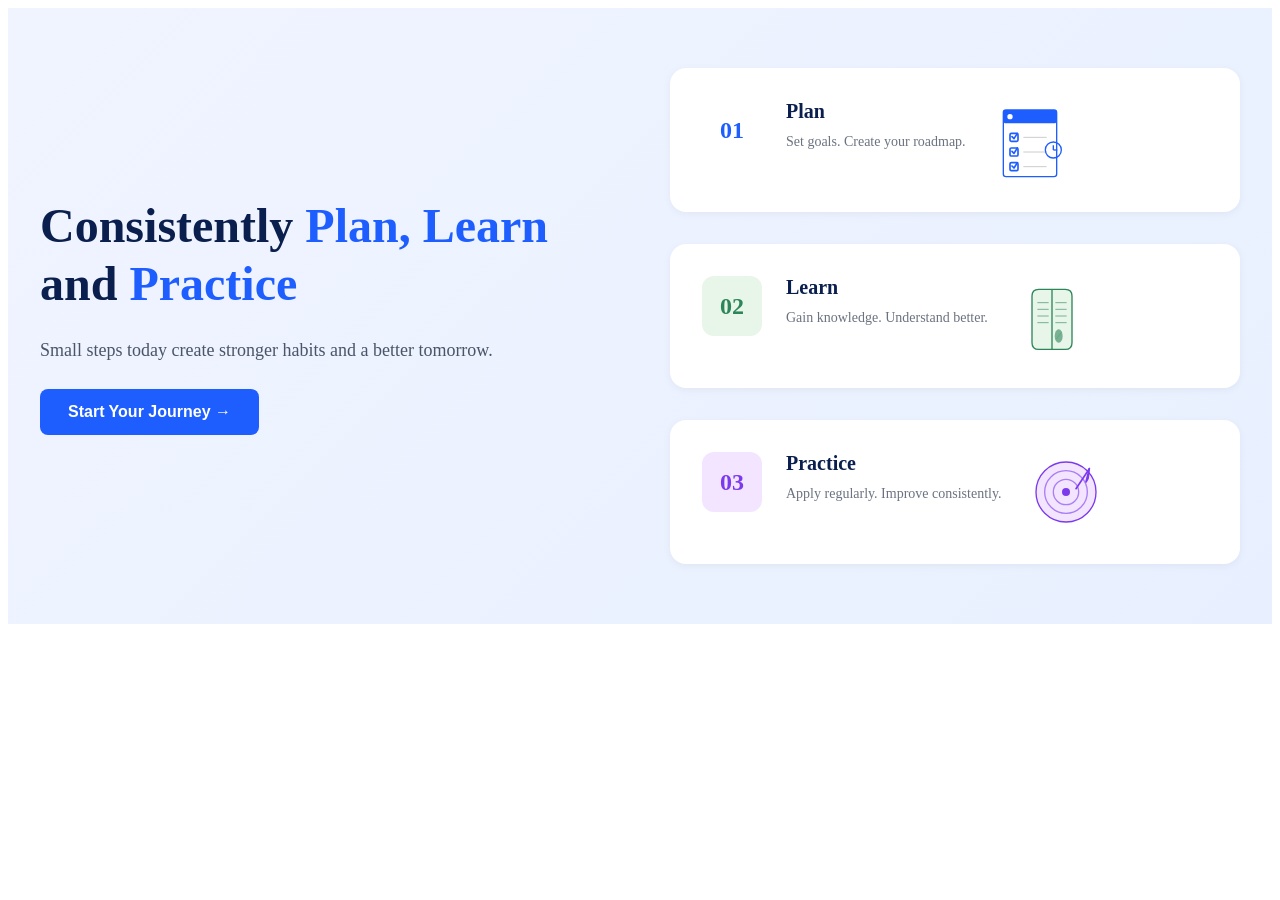
==== index.html @ 91a6ccb6 "Rename new-index.html to index.html" ====
<!DOCTYPE html>
<html lang="en">
<head>
    <meta charset="UTF-8">
    <meta name="viewport" content="width=device-width, initial-scale=1.0">
    <title>Stronger Steps - Plan, Learn, and Practice</title>
    <meta name="description" content="Consistently Plan, Learn and Practice. Small steps today create stronger habits and a better tomorrow.">
    <link rel="icon" type="image/x-icon" href="favicon.ico">
    <link rel="stylesheet" href="https://cdn.jsdelivr.net/npm/bootstrap-icons@1.11.3/font/bootstrap-icons.css">
    <link rel="stylesheet" href="styles.css">
    <style>
        /* HERO SECTION - NEW DESIGN */
        .hero {
            background: linear-gradient(135deg, #f0f4ff 0%, #e8f0ff 100%);
            padding: 60px 20px;
            position: relative;
            overflow: hidden;
        }

        .hero-content-wrapper {
            max-width: 1200px;
            margin: 0 auto;
            display: grid;
            grid-template-columns: 1fr 1fr;
            gap: 60px;
            align-items: center;
        }

        .hero-left {
            display: flex;
            flex-direction: column;
            gap: 24px;
        }

        .hero-title {
            font-size: 48px;
            font-weight: 700;
            line-height: 1.2;
            color: #0a1f4d;
            margin: 0;
        }

        .hero-title .highlight {
            color: #1e5eff;
        }

        .hero-subtitle {
            font-size: 18px;
            color: #4a5568;
            line-height: 1.6;
            margin: 0;
        }

        .hero-cta {
            display: inline-flex;
            align-items: center;
            gap: 8px;
            background: #1e5eff;
            color: white;
            padding: 14px 28px;
            border-radius: 8px;
            text-decoration: none;
            font-weight: 600;
            font-size: 16px;
            border: none;
            cursor: pointer;
            transition: all 0.3s ease;
            width: fit-content;
        }

        .hero-cta:hover {
            background: #1547cc;
            transform: translateY(-2px);
            box-shadow: 0 8px 16px rgba(30, 94, 255, 0.3);
        }

        .hero-right {
            display: flex;
            flex-direction: column;
            gap: 32px;
        }

        .steps-grid {
            display: grid;
            grid-template-columns: 1fr;
            gap: 24px;
        }

        .step-card {
            background: white;
            border-radius: 16px;
            padding: 32px;
            display: flex;
            gap: 24px;
            align-items: flex-start;
            box-shadow: 0 2px 8px rgba(0, 0, 0, 0.05);
            transition: all 0.3s ease;
        }

        .step-card:hover {
            box-shadow: 0 8px 24px rgba(0, 0, 0, 0.1);
            transform: translateY(-4px);
        }

        .step-number {
            display: flex;
            align-items: center;
            justify-content: center;
            width: 60px;
            height: 60px;
            border-radius: 12px;
            font-size: 24px;
            font-weight: 700;
            flex-shrink: 0;
        }

        .step-card:nth-child(1) .step-number {
            background: #e3euff;
            color: #1e5eff;
        }

        .step-card:nth-child(2) .step-number {
            background: #e8f5e9;
            color: #2d8659;
        }

        .step-card:nth-child(3) .step-number {
            background: #f3e5ff;
            color: #7c3aed;
        }

        .step-content h3 {
            font-size: 20px;
            font-weight: 700;
            color: #0a1f4d;
            margin: 0 0 8px 0;
        }

        .step-content p {
            font-size: 14px;
            color: #6b7280;
            margin: 0;
            line-height: 1.5;
        }

        .step-icon {
            width: 80px;
            height: 80px;
            flex-shrink: 0;
        }

        /* MOBILE RESPONSIVE */
        @media (max-width: 768px) {
            .hero {
                padding: 40px 20px;
            }

            .hero-content-wrapper {
                grid-template-columns: 1fr;
                gap: 40px;
            }

            .hero-title {
                font-size: 32px;
            }

            .hero-subtitle {
                font-size: 16px;
            }

            .step-card {
                padding: 24px;
                gap: 16px;
            }

            .step-number {
                width: 48px;
                height: 48px;
                font-size: 20px;
            }

            .step-icon {
                width: 64px;
                height: 64px;
            }

            .step-content h3 {
                font-size: 18px;
            }

            .step-content p {
                font-size: 13px;
            }
        }
    </style>
</head>
<body>
    <!-- HEADER CONTAINER -->
    <div id="header-container"></div>

    <!-- HERO SECTION -->
    <section class="hero" id="home">
        <div class="hero-content-wrapper">
            <!-- Left Side Content -->
            <div class="hero-left">
                <h1 class="hero-title">Consistently <span class="highlight">Plan, Learn</span> and <span class="highlight">Practice</span></h1>
                <p class="hero-subtitle">Small steps today create stronger habits and a better tomorrow.</p>
                <button class="hero-cta">Start Your Journey →</button>
            </div>

            <!-- Right Side Steps -->
            <div class="hero-right">
                <!-- Step 1: Plan -->
                <div class="step-card">
                    <div class="step-number">01</div>
                    <div class="step-content">
                        <h3>Plan</h3>
                        <p>Set goals. Create your roadmap.</p>
                    </div>
                    <svg class="step-icon" viewBox="0 0 120 120" fill="none" xmlns="http://www.w3.org/2000/svg">
                        <!-- Clipboard illustration -->
                        <rect x="20" y="15" width="80" height="100" rx="4" fill="#e3euff" stroke="#1e5eff" stroke-width="2"/>
                        <rect x="20" y="15" width="80" height="20" rx="4" fill="#1e5eff"/>
                        <circle cx="30" cy="25" r="4" fill="white"/>
                        <!-- Checkmarks -->
                        <g stroke="#1e5eff" stroke-width="2.5" stroke-linecap="round" stroke-linejoin="round">
                            <!-- First checkbox -->
                            <rect x="30" y="50" width="12" height="12" rx="2" fill="none"/>
                            <path d="M33 55L36 58L41 50"/>
                            <!-- Second checkbox -->
                            <rect x="30" y="72" width="12" height="12" rx="2" fill="none"/>
                            <path d="M33 77L36 80L41 72"/>
                            <!-- Third checkbox -->
                            <rect x="30" y="94" width="12" height="12" rx="2" fill="none"/>
                            <path d="M33 99L36 102L41 94"/>
                        </g>
                        <!-- Lines for text -->
                        <line x1="50" y1="56" x2="85" y2="56" stroke="#ccc" stroke-width="1.5"/>
                        <line x1="50" y1="78" x2="85" y2="78" stroke="#ccc" stroke-width="1.5"/>
                        <line x1="50" y1="100" x2="85" y2="100" stroke="#ccc" stroke-width="1.5"/>
                        <!-- Clock icon -->
                        <circle cx="95" cy="75" r="12" fill="none" stroke="#1e5eff" stroke-width="2"/>
                        <line x1="95" y1="68" x2="95" y2="75" stroke="#1e5eff" stroke-width="2"/>
                        <line x1="95" y1="75" x2="101" y2="75" stroke="#1e5eff" stroke-width="2"/>
                    </svg>
                </div>

                <!-- Step 2: Learn -->
                <div class="step-card">
                    <div class="step-number">02</div>
                    <div class="step-content">
                        <h3>Learn</h3>
                        <p>Gain knowledge. Understand better.</p>
                    </div>
                    <svg class="step-icon" viewBox="0 0 120 120" fill="none" xmlns="http://www.w3.org/2000/svg">
                        <!-- Open book illustration -->
                        <path d="M30 30 Q30 20 40 20 L80 20 Q90 20 90 30 L90 100 Q90 110 80 110 L40 110 Q30 110 30 100 Z" fill="#e8f5e9" stroke="#2d8659" stroke-width="2"/>
                        <line x1="60" y1="20" x2="60" y2="110" stroke="#2d8659" stroke-width="2"/>
                        <!-- Left page text lines -->
                        <line x1="38" y1="40" x2="55" y2="40" stroke="#2d8659" stroke-width="1.5" opacity="0.6"/>
                        <line x1="38" y1="50" x2="55" y2="50" stroke="#2d8659" stroke-width="1.5" opacity="0.6"/>
                        <line x1="38" y1="60" x2="55" y2="60" stroke="#2d8659" stroke-width="1.5" opacity="0.6"/>
                        <line x1="38" y1="70" x2="55" y2="70" stroke="#2d8659" stroke-width="1.5" opacity="0.6"/>
                        <!-- Right page text lines -->
                        <line x1="65" y1="40" x2="82" y2="40" stroke="#2d8659" stroke-width="1.5" opacity="0.6"/>
                        <line x1="65" y1="50" x2="82" y2="50" stroke="#2d8659" stroke-width="1.5" opacity="0.6"/>
                        <line x1="65" y1="60" x2="82" y2="60" stroke="#2d8659" stroke-width="1.5" opacity="0.6"/>
                        <line x1="65" y1="70" x2="82" y2="70" stroke="#2d8659" stroke-width="1.5" opacity="0.6"/>
                        <!-- Decorative leaf -->
                        <g transform="translate(70, 90)">
                            <ellipse cx="0" cy="0" rx="6" ry="10" fill="#2d8659" opacity="0.6"/>
                            <line x1="-4" y1="5" x2="4" y2="-5" stroke="#2d8659" stroke-width="1" opacity="0.4"/>
                        </g>
                    </svg>
                </div>

                <!-- Step 3: Practice -->
                <div class="step-card">
                    <div class="step-number">03</div>
                    <div class="step-content">
                        <h3>Practice</h3>
                        <p>Apply regularly. Improve consistently.</p>
                    </div>
                    <svg class="step-icon" viewBox="0 0 120 120" fill="none" xmlns="http://www.w3.org/2000/svg">
                        <!-- Target/Bullseye illustration -->
                        <circle cx="60" cy="60" r="45" fill="#f3e5ff" stroke="#7c3aed" stroke-width="2"/>
                        <circle cx="60" cy="60" r="32" fill="none" stroke="#7c3aed" stroke-width="2" opacity="0.6"/>
                        <circle cx="60" cy="60" r="19" fill="none" stroke="#7c3aed" stroke-width="2" opacity="0.6"/>
                        <circle cx="60" cy="60" r="6" fill="#7c3aed"/>
                        <!-- Arrow pointing to center -->
                        <g transform="translate(95, 25)" stroke="#7c3aed" stroke-width="2.5" fill="none" stroke-linecap="round" stroke-linejoin="round">
                            <line x1="0" y1="0" x2="-20" y2="30"/>
                            <polygon points="0,0 -5,20 -2,15" fill="#7c3aed"/>
                        </g>
                    </svg>
                </div>
            </div>
        </div>
    </section>

    <!-- FOOTER CONTAINER -->
    <div id="footer-container"></div>

    <!-- SCRIPT LOADING -->
    <script src="includes.js"></script>
    <script src="header.js"></script>
    <script src="footer.js"></script>
</body>
</html>
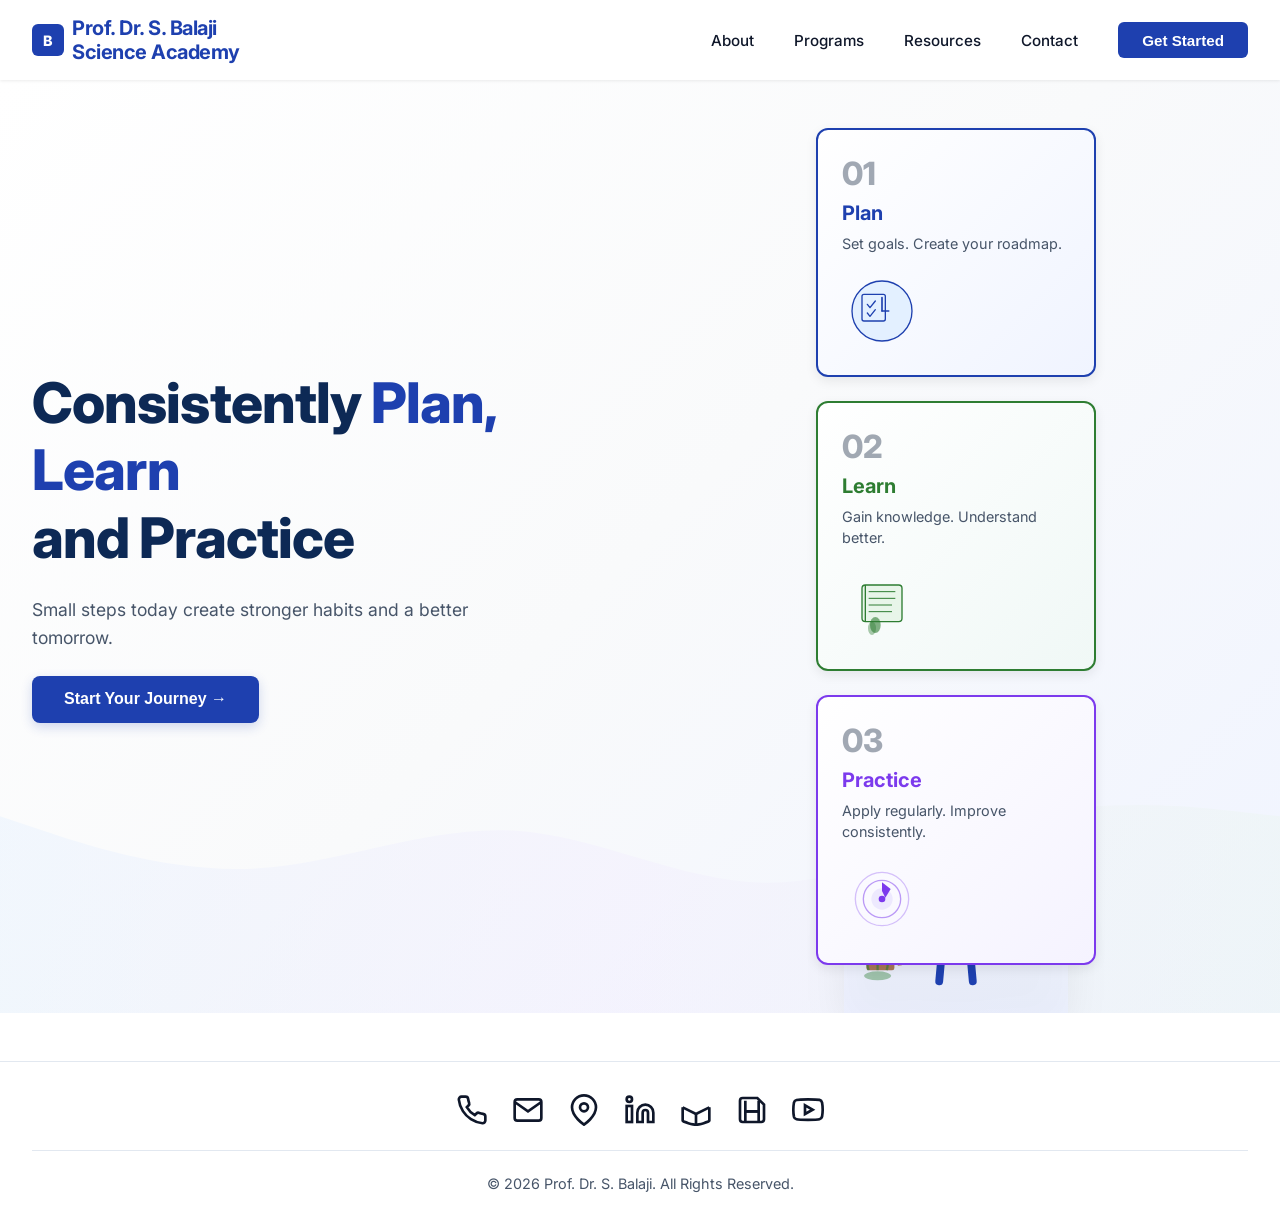
==== commit 7aef63a6: "Add files via upload" ====
--- a/index.html
+++ b/index.html
@@ -3,307 +3,164 @@
 <head>
     <meta charset="UTF-8">
     <meta name="viewport" content="width=device-width, initial-scale=1.0">
-    <title>Stronger Steps - Plan, Learn, and Practice</title>
-    <meta name="description" content="Consistently Plan, Learn and Practice. Small steps today create stronger habits and a better tomorrow.">
-    <link rel="icon" type="image/x-icon" href="favicon.ico">
-    <link rel="stylesheet" href="https://cdn.jsdelivr.net/npm/bootstrap-icons@1.11.3/font/bootstrap-icons.css">
-    <link rel="stylesheet" href="styles.css">
-    <style>
-        /* HERO SECTION - NEW DESIGN */
-        .hero {
-            background: linear-gradient(135deg, #f0f4ff 0%, #e8f0ff 100%);
-            padding: 60px 20px;
-            position: relative;
-            overflow: hidden;
-        }
-
-        .hero-content-wrapper {
-            max-width: 1200px;
-            margin: 0 auto;
-            display: grid;
-            grid-template-columns: 1fr 1fr;
-            gap: 60px;
-            align-items: center;
-        }
-
-        .hero-left {
-            display: flex;
-            flex-direction: column;
-            gap: 24px;
-        }
-
-        .hero-title {
-            font-size: 48px;
-            font-weight: 700;
-            line-height: 1.2;
-            color: #0a1f4d;
-            margin: 0;
-        }
-
-        .hero-title .highlight {
-            color: #1e5eff;
-        }
-
-        .hero-subtitle {
-            font-size: 18px;
-            color: #4a5568;
-            line-height: 1.6;
-            margin: 0;
-        }
-
-        .hero-cta {
-            display: inline-flex;
-            align-items: center;
-            gap: 8px;
-            background: #1e5eff;
-            color: white;
-            padding: 14px 28px;
-            border-radius: 8px;
-            text-decoration: none;
-            font-weight: 600;
-            font-size: 16px;
-            border: none;
-            cursor: pointer;
-            transition: all 0.3s ease;
-            width: fit-content;
-        }
-
-        .hero-cta:hover {
-            background: #1547cc;
-            transform: translateY(-2px);
-            box-shadow: 0 8px 16px rgba(30, 94, 255, 0.3);
-        }
-
-        .hero-right {
-            display: flex;
-            flex-direction: column;
-            gap: 32px;
-        }
-
-        .steps-grid {
-            display: grid;
-            grid-template-columns: 1fr;
-            gap: 24px;
-        }
-
-        .step-card {
-            background: white;
-            border-radius: 16px;
-            padding: 32px;
-            display: flex;
-            gap: 24px;
-            align-items: flex-start;
-            box-shadow: 0 2px 8px rgba(0, 0, 0, 0.05);
-            transition: all 0.3s ease;
-        }
-
-        .step-card:hover {
-            box-shadow: 0 8px 24px rgba(0, 0, 0, 0.1);
-            transform: translateY(-4px);
-        }
-
-        .step-number {
-            display: flex;
-            align-items: center;
-            justify-content: center;
-            width: 60px;
-            height: 60px;
-            border-radius: 12px;
-            font-size: 24px;
-            font-weight: 700;
-            flex-shrink: 0;
-        }
-
-        .step-card:nth-child(1) .step-number {
-            background: #e3euff;
-            color: #1e5eff;
-        }
-
-        .step-card:nth-child(2) .step-number {
-            background: #e8f5e9;
-            color: #2d8659;
-        }
-
-        .step-card:nth-child(3) .step-number {
-            background: #f3e5ff;
-            color: #7c3aed;
-        }
-
-        .step-content h3 {
-            font-size: 20px;
-            font-weight: 700;
-            color: #0a1f4d;
-            margin: 0 0 8px 0;
-        }
-
-        .step-content p {
-            font-size: 14px;
-            color: #6b7280;
-            margin: 0;
-            line-height: 1.5;
-        }
-
-        .step-icon {
-            width: 80px;
-            height: 80px;
-            flex-shrink: 0;
-        }
-
-        /* MOBILE RESPONSIVE */
-        @media (max-width: 768px) {
-            .hero {
-                padding: 40px 20px;
-            }
-
-            .hero-content-wrapper {
-                grid-template-columns: 1fr;
-                gap: 40px;
-            }
-
-            .hero-title {
-                font-size: 32px;
-            }
-
-            .hero-subtitle {
-                font-size: 16px;
-            }
-
-            .step-card {
-                padding: 24px;
-                gap: 16px;
-            }
-
-            .step-number {
-                width: 48px;
-                height: 48px;
-                font-size: 20px;
-            }
-
-            .step-icon {
-                width: 64px;
-                height: 64px;
-            }
-
-            .step-content h3 {
-                font-size: 18px;
-            }
-
-            .step-content p {
-                font-size: 13px;
-            }
-        }
-    </style>
+    <title>Prof. Dr. S. Balaji Science Academy</title>
+    <link rel="stylesheet" href="css/header-footer.css">
+    <link rel="stylesheet" href="css/hero.css">
 </head>
 <body>
-    <!-- HEADER CONTAINER -->
-    <div id="header-container"></div>
-
-    <!-- HERO SECTION -->
-    <section class="hero" id="home">
-        <div class="hero-content-wrapper">
-            <!-- Left Side Content -->
+    <site-header></site-header>
+    
+    <main class="hero-section">
+        <!-- Hero Content -->
+        <div class="hero-container">
             <div class="hero-left">
-                <h1 class="hero-title">Consistently <span class="highlight">Plan, Learn</span> and <span class="highlight">Practice</span></h1>
+                <h1 class="hero-title">Consistently <span class="highlight">Plan, Learn</span><br>and Practice</h1>
                 <p class="hero-subtitle">Small steps today create stronger habits and a better tomorrow.</p>
-                <button class="hero-cta">Start Your Journey →</button>
+                <button class="cta-button">Start Your Journey →</button>
             </div>
-
-            <!-- Right Side Steps -->
+            
             <div class="hero-right">
-                <!-- Step 1: Plan -->
-                <div class="step-card">
-                    <div class="step-number">01</div>
-                    <div class="step-content">
-                        <h3>Plan</h3>
-                        <p>Set goals. Create your roadmap.</p>
+                <!-- SVG Cards Container -->
+                <div class="cards-container">
+                    <!-- Card 01: Plan -->
+                    <div class="card card-plan">
+                        <div class="card-number">01</div>
+                        <h3 class="card-title">Plan</h3>
+                        <p class="card-description">Set goals. Create your roadmap.</p>
+                        <div class="card-icon">
+                            <svg viewBox="0 0 120 120" xmlns="http://www.w3.org/2000/svg">
+                                <!-- Clock circle -->
+                                <circle cx="60" cy="60" r="45" fill="#E3F0FF" stroke="#1E40AF" stroke-width="2"/>
+                                <!-- Clock hands -->
+                                <line x1="60" y1="40" x2="60" y2="60" stroke="#1E40AF" stroke-width="2.5" stroke-linecap="round"/>
+                                <line x1="60" y1="60" x2="70" y2="60" stroke="#1E40AF" stroke-width="2.5" stroke-linecap="round"/>
+                                <!-- Checkmarks -->
+                                <g transform="translate(30, 35)">
+                                    <rect x="0" y="0" width="35" height="40" rx="3" fill="none" stroke="#1E40AF" stroke-width="2"/>
+                                    <polyline points="8,15 12,20 20,10" fill="none" stroke="#1E40AF" stroke-width="2" stroke-linecap="round" stroke-linejoin="round"/>
+                                    <polyline points="8,28 12,33 20,23" fill="none" stroke="#1E40AF" stroke-width="2" stroke-linecap="round" stroke-linejoin="round"/>
+                                </g>
+                            </svg>
+                        </div>
                     </div>
-                    <svg class="step-icon" viewBox="0 0 120 120" fill="none" xmlns="http://www.w3.org/2000/svg">
-                        <!-- Clipboard illustration -->
-                        <rect x="20" y="15" width="80" height="100" rx="4" fill="#e3euff" stroke="#1e5eff" stroke-width="2"/>
-                        <rect x="20" y="15" width="80" height="20" rx="4" fill="#1e5eff"/>
-                        <circle cx="30" cy="25" r="4" fill="white"/>
-                        <!-- Checkmarks -->
-                        <g stroke="#1e5eff" stroke-width="2.5" stroke-linecap="round" stroke-linejoin="round">
-                            <!-- First checkbox -->
-                            <rect x="30" y="50" width="12" height="12" rx="2" fill="none"/>
-                            <path d="M33 55L36 58L41 50"/>
-                            <!-- Second checkbox -->
-                            <rect x="30" y="72" width="12" height="12" rx="2" fill="none"/>
-                            <path d="M33 77L36 80L41 72"/>
-                            <!-- Third checkbox -->
-                            <rect x="30" y="94" width="12" height="12" rx="2" fill="none"/>
-                            <path d="M33 99L36 102L41 94"/>
+                    
+                    <!-- Card 02: Learn -->
+                    <div class="card card-learn">
+                        <div class="card-number">02</div>
+                        <h3 class="card-title">Learn</h3>
+                        <p class="card-description">Gain knowledge. Understand better.</p>
+                        <div class="card-icon">
+                            <svg viewBox="0 0 120 120" xmlns="http://www.w3.org/2000/svg">
+                                <!-- Book -->
+                                <path d="M30 35 Q30 30 35 30 L85 30 Q90 30 90 35 L90 80 Q90 85 85 85 L35 85 Q30 85 30 80 Z" fill="#E8F5E9" stroke="#2E7D32" stroke-width="2"/>
+                                <!-- Book spine -->
+                                <line x1="35" y1="30" x2="35" y2="85" stroke="#2E7D32" stroke-width="2"/>
+                                <!-- Pages -->
+                                <line x1="40" y1="40" x2="80" y2="40" stroke="#2E7D32" stroke-width="1.5"/>
+                                <line x1="40" y1="50" x2="80" y2="50" stroke="#2E7D32" stroke-width="1.5"/>
+                                <line x1="40" y1="60" x2="75" y2="60" stroke="#2E7D32" stroke-width="1.5"/>
+                                <line x1="40" y1="70" x2="75" y2="70" stroke="#2E7D32" stroke-width="1.5"/>
+                                <!-- Plant leaf -->
+                                <ellipse cx="50" cy="90" rx="8" ry="12" fill="#2E7D32" opacity="0.6"/>
+                                <ellipse cx="45" cy="95" rx="6" ry="10" fill="#2E7D32" opacity="0.4"/>
+                            </svg>
+                        </div>
+                    </div>
+                    
+                    <!-- Card 03: Practice -->
+                    <div class="card card-practice">
+                        <div class="card-number">03</div>
+                        <h3 class="card-title">Practice</h3>
+                        <p class="card-description">Apply regularly. Improve consistently.</p>
+                        <div class="card-icon">
+                            <svg viewBox="0 0 120 120" xmlns="http://www.w3.org/2000/svg">
+                                <!-- Target circles -->
+                                <circle cx="60" cy="60" r="40" fill="none" stroke="#7C3AED" stroke-width="2" opacity="0.3"/>
+                                <circle cx="60" cy="60" r="28" fill="none" stroke="#7C3AED" stroke-width="2" opacity="0.5"/>
+                                <circle cx="60" cy="60" r="16" fill="#EDE9FE"/>
+                                <!-- Center dot -->
+                                <circle cx="60" cy="60" r="5" fill="#7C3AED"/>
+                                <!-- Arrow -->
+                                <g transform="translate(45, 30)">
+                                    <path d="M 15 5 L 28 15 L 20 28 L 15 18 Z" fill="#7C3AED"/>
+                                </g>
+                            </svg>
+                        </div>
+                    </div>
+                </div>
+                
+                <!-- Person Illustration -->
+                <div class="illustration-container">
+                    <svg viewBox="0 0 200 250" xmlns="http://www.w3.org/2000/svg" class="person-illustration">
+                        <!-- Background wave -->
+                        <defs>
+                            <linearGradient id="waveGradient" x1="0%" y1="0%" x2="0%" y2="100%">
+                                <stop offset="0%" style="stop-color:#F0F4FF;stop-opacity:1" />
+                                <stop offset="100%" style="stop-color:#E8EDFF;stop-opacity:1" />
+                            </linearGradient>
+                        </defs>
+                        
+                        <!-- Decorative wave background -->
+                        <path d="M 0 150 Q 50 130 100 150 T 200 150 L 200 250 L 0 250 Z" fill="url(#waveGradient)" opacity="0.6"/>
+                        
+                        <!-- Person body -->
+                        <circle cx="100" cy="80" r="20" fill="#1E40AF"/>
+                        
+                        <!-- Person torso in blue -->
+                        <ellipse cx="100" cy="130" rx="28" ry="35" fill="#1E40AF"/>
+                        
+                        <!-- Arms -->
+                        <path d="M 72 120 Q 50 115 45 140" stroke="#1E40AF" stroke-width="8" fill="none" stroke-linecap="round"/>
+                        <path d="M 128 120 Q 150 115 155 140" stroke="#1E40AF" stroke-width="8" fill="none" stroke-linecap="round"/>
+                        
+                        <!-- Legs -->
+                        <line x1="90" y1="165" x2="85" y2="220" stroke="#1E40AF" stroke-width="7" stroke-linecap="round"/>
+                        <line x1="110" y1="165" x2="115" y2="220" stroke="#1E40AF" stroke-width="7" stroke-linecap="round"/>
+                        
+                        <!-- Book in hand -->
+                        <rect x="130" y="110" width="45" height="60" rx="3" fill="#2E7D32" opacity="0.8"/>
+                        <line x1="130" y1="115" x2="175" y2="115" stroke="#FFFFFF" stroke-width="1" opacity="0.5"/>
+                        <line x1="130" y1="125" x2="175" y2="125" stroke="#FFFFFF" stroke-width="1" opacity="0.5"/>
+                        <line x1="130" y1="135" x2="175" y2="135" stroke="#FFFFFF" stroke-width="1" opacity="0.5"/>
+                        
+                        <!-- Coffee cup -->
+                        <g transform="translate(20, 190)">
+                            <rect x="0" y="0" width="25" height="20" rx="2" fill="#8B4513" opacity="0.7"/>
+                            <path d="M 28 5 Q 35 5 35 10 Q 35 15 28 15" stroke="#8B4513" stroke-width="2" fill="none" opacity="0.7"/>
+                            <circle cx="12" cy="8" r="3" fill="#D2691E" opacity="0.5"/>
                         </g>
-                        <!-- Lines for text -->
-                        <line x1="50" y1="56" x2="85" y2="56" stroke="#ccc" stroke-width="1.5"/>
-                        <line x1="50" y1="78" x2="85" y2="78" stroke="#ccc" stroke-width="1.5"/>
-                        <line x1="50" y1="100" x2="85" y2="100" stroke="#ccc" stroke-width="1.5"/>
-                        <!-- Clock icon -->
-                        <circle cx="95" cy="75" r="12" fill="none" stroke="#1e5eff" stroke-width="2"/>
-                        <line x1="95" y1="68" x2="95" y2="75" stroke="#1e5eff" stroke-width="2"/>
-                        <line x1="95" y1="75" x2="101" y2="75" stroke="#1e5eff" stroke-width="2"/>
-                    </svg>
-                </div>
-
-                <!-- Step 2: Learn -->
-                <div class="step-card">
-                    <div class="step-number">02</div>
-                    <div class="step-content">
-                        <h3>Learn</h3>
-                        <p>Gain knowledge. Understand better.</p>
-                    </div>
-                    <svg class="step-icon" viewBox="0 0 120 120" fill="none" xmlns="http://www.w3.org/2000/svg">
-                        <!-- Open book illustration -->
-                        <path d="M30 30 Q30 20 40 20 L80 20 Q90 20 90 30 L90 100 Q90 110 80 110 L40 110 Q30 110 30 100 Z" fill="#e8f5e9" stroke="#2d8659" stroke-width="2"/>
-                        <line x1="60" y1="20" x2="60" y2="110" stroke="#2d8659" stroke-width="2"/>
-                        <!-- Left page text lines -->
-                        <line x1="38" y1="40" x2="55" y2="40" stroke="#2d8659" stroke-width="1.5" opacity="0.6"/>
-                        <line x1="38" y1="50" x2="55" y2="50" stroke="#2d8659" stroke-width="1.5" opacity="0.6"/>
-                        <line x1="38" y1="60" x2="55" y2="60" stroke="#2d8659" stroke-width="1.5" opacity="0.6"/>
-                        <line x1="38" y1="70" x2="55" y2="70" stroke="#2d8659" stroke-width="1.5" opacity="0.6"/>
-                        <!-- Right page text lines -->
-                        <line x1="65" y1="40" x2="82" y2="40" stroke="#2d8659" stroke-width="1.5" opacity="0.6"/>
-                        <line x1="65" y1="50" x2="82" y2="50" stroke="#2d8659" stroke-width="1.5" opacity="0.6"/>
-                        <line x1="65" y1="60" x2="82" y2="60" stroke="#2d8659" stroke-width="1.5" opacity="0.6"/>
-                        <line x1="65" y1="70" x2="82" y2="70" stroke="#2d8659" stroke-width="1.5" opacity="0.6"/>
-                        <!-- Decorative leaf -->
-                        <g transform="translate(70, 90)">
-                            <ellipse cx="0" cy="0" rx="6" ry="10" fill="#2d8659" opacity="0.6"/>
-                            <line x1="-4" y1="5" x2="4" y2="-5" stroke="#2d8659" stroke-width="1" opacity="0.4"/>
-                        </g>
-                    </svg>
-                </div>
-
-                <!-- Step 3: Practice -->
-                <div class="step-card">
-                    <div class="step-number">03</div>
-                    <div class="step-content">
-                        <h3>Practice</h3>
-                        <p>Apply regularly. Improve consistently.</p>
-                    </div>
-                    <svg class="step-icon" viewBox="0 0 120 120" fill="none" xmlns="http://www.w3.org/2000/svg">
-                        <!-- Target/Bullseye illustration -->
-                        <circle cx="60" cy="60" r="45" fill="#f3e5ff" stroke="#7c3aed" stroke-width="2"/>
-                        <circle cx="60" cy="60" r="32" fill="none" stroke="#7c3aed" stroke-width="2" opacity="0.6"/>
-                        <circle cx="60" cy="60" r="19" fill="none" stroke="#7c3aed" stroke-width="2" opacity="0.6"/>
-                        <circle cx="60" cy="60" r="6" fill="#7c3aed"/>
-                        <!-- Arrow pointing to center -->
-                        <g transform="translate(95, 25)" stroke="#7c3aed" stroke-width="2.5" fill="none" stroke-linecap="round" stroke-linejoin="round">
-                            <line x1="0" y1="0" x2="-20" y2="30"/>
-                            <polygon points="0,0 -5,20 -2,15" fill="#7c3aed"/>
+                        
+                        <!-- Plant decoration -->
+                        <g transform="translate(30, 200)">
+                            <ellipse cx="0" cy="15" rx="12" ry="4" fill="#2E7D32" opacity="0.4"/>
+                            <path d="M -8 10 Q -10 5 -8 0" stroke="#2E7D32" stroke-width="2" fill="none" opacity="0.6"/>
+                            <path d="M 0 10 Q 0 2 0 -5" stroke="#2E7D32" stroke-width="2" fill="none" opacity="0.6"/>
+                            <path d="M 8 10 Q 10 5 8 0" stroke="#2E7D32" stroke-width="2" fill="none" opacity="0.6"/>
+                            <ellipse cx="-8" cy="-3" rx="4" ry="6" fill="#2E7D32" opacity="0.7"/>
+                            <ellipse cx="0" cy="-8" rx="4" ry="6" fill="#2E7D32" opacity="0.7"/>
+                            <ellipse cx="8" cy="-3" rx="4" ry="6" fill="#2E7D32" opacity="0.7"/>
                         </g>
                     </svg>
                 </div>
             </div>
         </div>
-    </section>
-
-    <!-- FOOTER CONTAINER -->
-    <div id="footer-container"></div>
-
-    <!-- SCRIPT LOADING -->
-    <script src="includes.js"></script>
-    <script src="header.js"></script>
-    <script src="footer.js"></script>
+        
+        <!-- Decorative wave background -->
+        <svg class="wave-background" viewBox="0 0 1440 320" preserveAspectRatio="none">
+            <defs>
+                <linearGradient id="bgGradient" x1="0%" y1="0%" x2="100%" y2="0%">
+                    <stop offset="0%" style="stop-color:#E3F0FF;stop-opacity:0.4" />
+                    <stop offset="50%" style="stop-color:#F0E8FF;stop-opacity:0.3" />
+                    <stop offset="100%" style="stop-color:#E8F5E9;stop-opacity:0.3" />
+                </linearGradient>
+            </defs>
+            <path fill="url(#bgGradient)" d="M0,96L48,112C96,128,192,160,288,154.7C384,149,480,107,576,112C672,117,768,171,864,170.7C960,171,1056,117,1152,96C1248,75,1344,85,1392,90.7L1440,96L1440,320L1392,320C1344,320,1248,320,1152,320C1056,320,960,320,864,320C768,320,672,320,576,320C480,320,384,320,288,320C192,320,96,320,48,320L0,320Z"></path>
+        </svg>
+    </main>
+    
+    <site-footer></site-footer>
+    
+    <script src="js/header.js"></script>
+    <script src="js/footer.js"></script>
 </body>
 </html>
--- a/css/header-footer.css
+++ b/css/header-footer.css
@@ -0,0 +1,282 @@
+/* ===== HEADER & FOOTER SHARED STYLES ===== */
+
+:root {
+    --primary-blue: #0D2955;
+    --accent-blue: #1E40AF;
+    --gold: #EDB538;
+    --teal: #049A8F;
+    --warm-paper: #F7F3EE;
+    --text-dark: #0F172A;
+    --text-light: #475569;
+    --border-light: #E2E8F0;
+}
+
+* {
+    margin: 0;
+    padding: 0;
+    box-sizing: border-box;
+}
+
+html, body {
+    font-family: 'Inter', -apple-system, BlinkMacSystemFont, 'Segoe UI', sans-serif;
+    color: var(--text-dark);
+}
+
+/* ===== HEADER STYLES ===== */
+
+site-header {
+    display: block;
+}
+
+.site-header {
+    background: #FFFFFF;
+    padding: 1rem 2rem;
+    box-shadow: 0 1px 3px rgba(0, 0, 0, 0.08);
+    position: sticky;
+    top: 0;
+    z-index: 1000;
+}
+
+.header-container {
+    max-width: 1400px;
+    margin: 0 auto;
+    display: flex;
+    justify-content: space-between;
+    align-items: center;
+}
+
+.header-left {
+    display: flex;
+    align-items: center;
+    gap: 0.5rem;
+}
+
+.header-logo {
+    font-size: 1.25rem;
+    font-weight: 700;
+    color: var(--accent-blue);
+    letter-spacing: -0.5px;
+}
+
+.header-logo-icon {
+    width: 32px;
+    height: 32px;
+    background: linear-gradient(135deg, var(--accent-blue), var(--accent-blue));
+    border-radius: 6px;
+    display: flex;
+    align-items: center;
+    justify-content: center;
+    color: white;
+    font-weight: 800;
+    font-size: 0.9rem;
+}
+
+.header-nav {
+    display: flex;
+    gap: 2.5rem;
+    align-items: center;
+}
+
+.header-nav a {
+    text-decoration: none;
+    color: var(--text-dark);
+    font-size: 0.95rem;
+    font-weight: 500;
+    transition: color 0.3s ease;
+    position: relative;
+}
+
+.header-nav a:hover {
+    color: var(--accent-blue);
+}
+
+.header-nav a::after {
+    content: '';
+    position: absolute;
+    bottom: -4px;
+    left: 0;
+    width: 0;
+    height: 2px;
+    background: var(--accent-blue);
+    transition: width 0.3s ease;
+}
+
+.header-nav a:hover::after {
+    width: 100%;
+}
+
+.header-cta {
+    background: var(--accent-blue);
+    color: white;
+    border: none;
+    padding: 0.6rem 1.5rem;
+    border-radius: 6px;
+    font-size: 0.95rem;
+    font-weight: 600;
+    cursor: pointer;
+    transition: all 0.3s ease;
+}
+
+.header-cta:hover {
+    background: var(--primary-blue);
+    transform: translateY(-2px);
+    box-shadow: 0 4px 12px rgba(30, 64, 175, 0.3);
+}
+
+.header-hamburger {
+    display: none;
+    background: none;
+    border: none;
+    cursor: pointer;
+    font-size: 1.5rem;
+    color: var(--text-dark);
+}
+
+/* ===== FOOTER STYLES ===== */
+
+site-footer {
+    display: block;
+}
+
+.site-footer {
+    background: #FFFFFF;
+    border-top: 1px solid var(--border-light);
+    padding: 2rem;
+    margin-top: 3rem;
+}
+
+.footer-container {
+    max-width: 1400px;
+    margin: 0 auto;
+    display: flex;
+    justify-content: center;
+    align-items: center;
+    gap: 1.5rem;
+    flex-wrap: wrap;
+}
+
+.footer-icon {
+    width: 32px;
+    height: 32px;
+    display: flex;
+    align-items: center;
+    justify-content: center;
+    color: var(--text-dark);
+    cursor: pointer;
+    transition: all 0.3s ease;
+}
+
+.footer-icon:hover {
+    color: var(--accent-blue);
+    transform: scale(1.2);
+}
+
+.footer-icon svg {
+    width: 100%;
+    height: 100%;
+    stroke: currentColor;
+    fill: none;
+    stroke-width: 2;
+}
+
+.footer-divider {
+    height: 1px;
+    background: var(--border-light);
+    margin: 1.5rem 0;
+}
+
+.footer-copyright {
+    text-align: center;
+    color: var(--text-light);
+    font-size: 0.9rem;
+    margin-top: 1rem;
+}
+
+/* ===== MOBILE RESPONSIVE ===== */
+
+@media (max-width: 768px) {
+    .site-header {
+        padding: 1rem 1.5rem;
+    }
+
+    .header-container {
+        flex-wrap: wrap;
+    }
+
+    .header-left {
+        flex: 1;
+    }
+
+    .header-logo {
+        font-size: 1rem;
+    }
+
+    .header-logo-icon {
+        width: 28px;
+        height: 28px;
+    }
+
+    .header-nav {
+        display: none;
+        position: absolute;
+        top: 100%;
+        left: 0;
+        right: 0;
+        flex-direction: column;
+        gap: 1rem;
+        background: white;
+        padding: 1.5rem;
+        box-shadow: 0 4px 12px rgba(0, 0, 0, 0.1);
+        width: 100%;
+    }
+
+    .header-nav.active {
+        display: flex;
+    }
+
+    .header-nav a {
+        padding: 0.5rem 0;
+    }
+
+    .header-hamburger {
+        display: block;
+    }
+
+    .footer-container {
+        gap: 1rem;
+        padding: 1rem;
+    }
+
+    .footer-icon {
+        width: 28px;
+        height: 28px;
+    }
+}
+
+@media (max-width: 480px) {
+    .site-header {
+        padding: 0.75rem 1rem;
+    }
+
+    .header-left {
+        gap: 0.5rem;
+    }
+
+    .header-logo {
+        font-size: 0.9rem;
+    }
+
+    .header-logo-icon {
+        width: 24px;
+        height: 24px;
+        font-size: 0.75rem;
+    }
+
+    .footer-container {
+        gap: 0.75rem;
+    }
+
+    .footer-copyright {
+        font-size: 0.8rem;
+    }
+}
--- a/css/hero.css
+++ b/css/hero.css
@@ -0,0 +1,393 @@
+/* ===== HERO SECTION STYLES ===== */
+
+@import url('https://fonts.googleapis.com/css2?family=Inter:wght@400;500;600;700;800&display=swap');
+
+:root {
+    --primary-blue: #0D2955;
+    --accent-blue: #1E40AF;
+    --gold: #EDB538;
+    --teal: #049A8F;
+    --warm-paper: #F7F3EE;
+    --text-dark: #0F172A;
+    --text-light: #475569;
+    --card-blue-bg: #E3F0FF;
+    --card-green-bg: #E8F5E9;
+    --card-purple-bg: #EDE9FE;
+}
+
+.hero-section {
+    position: relative;
+    background: linear-gradient(135deg, #FFFFFF 0%, #F9FAFB 50%, #F0F4FF 100%);
+    padding: 3rem 2rem;
+    overflow: hidden;
+}
+
+.hero-container {
+    max-width: 1400px;
+    margin: 0 auto;
+    display: grid;
+    grid-template-columns: 1fr 1fr;
+    gap: 3rem;
+    align-items: center;
+}
+
+/* ===== LEFT CONTENT ===== */
+
+.hero-left {
+    display: flex;
+    flex-direction: column;
+    gap: 1.5rem;
+}
+
+.hero-title {
+    font-size: 3.5rem;
+    font-weight: 800;
+    line-height: 1.2;
+    color: var(--primary-blue);
+    letter-spacing: -1px;
+}
+
+.hero-title .highlight {
+    color: var(--accent-blue);
+}
+
+.hero-subtitle {
+    font-size: 1.1rem;
+    color: var(--text-light);
+    line-height: 1.6;
+    max-width: 500px;
+}
+
+.cta-button {
+    background: var(--accent-blue);
+    color: white;
+    border: none;
+    padding: 0.9rem 2rem;
+    border-radius: 8px;
+    font-size: 1rem;
+    font-weight: 600;
+    cursor: pointer;
+    transition: all 0.3s ease;
+    width: fit-content;
+    box-shadow: 0 4px 12px rgba(30, 64, 175, 0.2);
+}
+
+.cta-button:hover {
+    background: var(--primary-blue);
+    transform: translateY(-3px);
+    box-shadow: 0 8px 20px rgba(30, 64, 175, 0.35);
+}
+
+.cta-button:active {
+    transform: translateY(-1px);
+}
+
+/* ===== RIGHT CONTENT WITH CARDS ===== */
+
+.hero-right {
+    position: relative;
+    display: flex;
+    justify-content: center;
+    align-items: center;
+}
+
+.cards-container {
+    display: grid;
+    grid-template-columns: 1fr;
+    gap: 1.5rem;
+    position: relative;
+    z-index: 2;
+    width: 100%;
+    max-width: 280px;
+}
+
+/* ===== CARD STYLES ===== */
+
+.card {
+    background: white;
+    border-radius: 12px;
+    padding: 1.5rem;
+    box-shadow: 0 4px 12px rgba(0, 0, 0, 0.08);
+    transition: all 0.4s cubic-bezier(0.34, 1.56, 0.64, 1);
+    cursor: pointer;
+    position: relative;
+    border: 2px solid transparent;
+}
+
+.card:hover {
+    transform: translateY(-12px) scale(1.02);
+    box-shadow: 0 12px 28px rgba(0, 0, 0, 0.15);
+}
+
+.card-plan {
+    border-color: #1E40AF;
+    background: linear-gradient(135deg, #FFFFFF 0%, #F0F4FF 100%);
+}
+
+.card-plan:hover {
+    background: linear-gradient(135deg, #F0F4FF 0%, #E3F0FF 100%);
+}
+
+.card-learn {
+    border-color: #2E7D32;
+    background: linear-gradient(135deg, #FFFFFF 0%, #F0F8F6 100%);
+}
+
+.card-learn:hover {
+    background: linear-gradient(135deg, #F0F8F6 0%, #E8F5E9 100%);
+}
+
+.card-practice {
+    border-color: #7C3AED;
+    background: linear-gradient(135deg, #FFFFFF 0%, #F5F3FF 100%);
+}
+
+.card-practice:hover {
+    background: linear-gradient(135deg, #F5F3FF 0%, #EDE9FE 100%);
+}
+
+.card-number {
+    font-size: 2rem;
+    font-weight: 800;
+    color: var(--text-light);
+    opacity: 0.5;
+    margin-bottom: 0.5rem;
+}
+
+.card-title {
+    font-size: 1.25rem;
+    font-weight: 700;
+    color: var(--text-dark);
+    margin-bottom: 0.5rem;
+}
+
+.card-plan .card-title {
+    color: #1E40AF;
+}
+
+.card-learn .card-title {
+    color: #2E7D32;
+}
+
+.card-practice .card-title {
+    color: #7C3AED;
+}
+
+.card-description {
+    font-size: 0.9rem;
+    color: var(--text-light);
+    line-height: 1.5;
+    margin-bottom: 1rem;
+}
+
+.card-icon {
+    width: 80px;
+    height: 80px;
+    display: flex;
+    align-items: center;
+    justify-content: center;
+}
+
+.card-icon svg {
+    width: 100%;
+    height: 100%;
+    animation: float 3s ease-in-out infinite;
+}
+
+.card:nth-child(2) .card-icon svg {
+    animation-delay: 0.2s;
+}
+
+.card:nth-child(3) .card-icon svg {
+    animation-delay: 0.4s;
+}
+
+@keyframes float {
+    0%, 100% {
+        transform: translateY(0px);
+    }
+    50% {
+        transform: translateY(-8px);
+    }
+}
+
+/* ===== ILLUSTRATION CONTAINER ===== */
+
+.illustration-container {
+    position: absolute;
+    bottom: -50px;
+    left: 50%;
+    transform: translateX(-50%);
+    width: 280px;
+    height: 280px;
+    z-index: 1;
+}
+
+.person-illustration {
+    width: 100%;
+    height: 100%;
+    filter: drop-shadow(0 10px 20px rgba(0, 0, 0, 0.1));
+}
+
+/* ===== WAVE BACKGROUND ===== */
+
+.wave-background {
+    position: absolute;
+    bottom: -2px;
+    left: 0;
+    width: 100%;
+    height: auto;
+    z-index: 0;
+}
+
+/* ===== TABLET RESPONSIVE ===== */
+
+@media (max-width: 1024px) {
+    .hero-section {
+        padding: 2.5rem 1.5rem;
+    }
+
+    .hero-container {
+        grid-template-columns: 1fr;
+        gap: 2rem;
+    }
+
+    .hero-title {
+        font-size: 2.8rem;
+    }
+
+    .hero-subtitle {
+        font-size: 1rem;
+    }
+
+    .cards-container {
+        grid-template-columns: repeat(3, 1fr);
+        gap: 1rem;
+        max-width: 100%;
+    }
+
+    .card {
+        padding: 1.2rem;
+    }
+
+    .card-number {
+        font-size: 1.5rem;
+    }
+
+    .card-title {
+        font-size: 1.1rem;
+    }
+
+    .card-description {
+        font-size: 0.85rem;
+    }
+
+    .card-icon {
+        width: 60px;
+        height: 60px;
+    }
+
+    .illustration-container {
+        display: none;
+    }
+}
+
+/* ===== MOBILE RESPONSIVE ===== */
+
+@media (max-width: 768px) {
+    .hero-section {
+        padding: 2rem 1rem;
+    }
+
+    .hero-title {
+        font-size: 2rem;
+    }
+
+    .hero-subtitle {
+        font-size: 0.95rem;
+    }
+
+    .cta-button {
+        padding: 0.75rem 1.5rem;
+        font-size: 0.95rem;
+    }
+
+    .cards-container {
+        grid-template-columns: 1fr;
+        gap: 1rem;
+    }
+
+    .card {
+        padding: 1rem;
+    }
+
+    .card-number {
+        font-size: 1.25rem;
+    }
+
+    .card-title {
+        font-size: 1rem;
+    }
+
+    .card-description {
+        font-size: 0.8rem;
+    }
+
+    .card-icon {
+        width: 50px;
+        height: 50px;
+    }
+}
+
+/* ===== SMALL MOBILE ===== */
+
+@media (max-width: 480px) {
+    .hero-section {
+        padding: 1.5rem 1rem;
+    }
+
+    .hero-title {
+        font-size: 1.6rem;
+        line-height: 1.3;
+    }
+
+    .hero-subtitle {
+        font-size: 0.9rem;
+    }
+
+    .cta-button {
+        padding: 0.65rem 1.2rem;
+        font-size: 0.9rem;
+    }
+
+    .cards-container {
+        gap: 0.75rem;
+    }
+
+    .card {
+        padding: 0.9rem;
+        border-radius: 10px;
+    }
+
+    .card:hover {
+        transform: translateY(-8px) scale(1.01);
+    }
+
+    .card-number {
+        font-size: 1rem;
+    }
+
+    .card-title {
+        font-size: 0.9rem;
+    }
+
+    .card-description {
+        font-size: 0.75rem;
+        margin-bottom: 0.75rem;
+    }
+
+    .card-icon {
+        width: 45px;
+        height: 45px;
+    }
+}
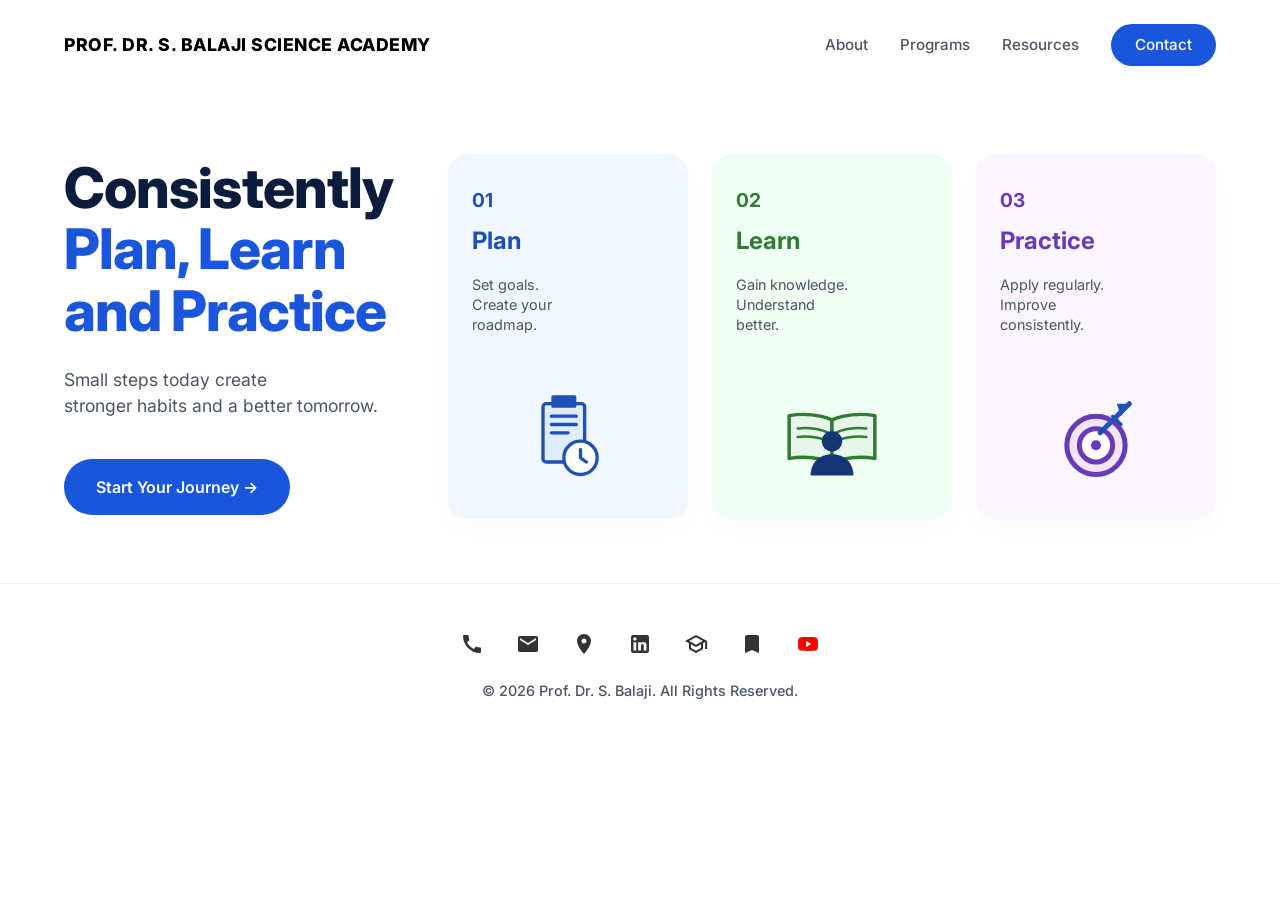
==== commit 4040ce70: "Add files via upload" ====
--- a/index.html
+++ b/index.html
@@ -4,163 +4,81 @@
     <meta charset="UTF-8">
     <meta name="viewport" content="width=device-width, initial-scale=1.0">
     <title>Prof. Dr. S. Balaji Science Academy</title>
-    <link rel="stylesheet" href="css/header-footer.css">
-    <link rel="stylesheet" href="css/hero.css">
+    <link rel="stylesheet" href="css/style.css">
+    <link href="https://fonts.googleapis.com/css2?family=Inter:wght@400;500;600;700;800&display=swap" rel="stylesheet">
 </head>
 <body>
-    <site-header></site-header>
-    
+
+    <div id="header-placeholder"></div>
+
     <main class="hero-section">
-        <!-- Hero Content -->
         <div class="hero-container">
-            <div class="hero-left">
-                <h1 class="hero-title">Consistently <span class="highlight">Plan, Learn</span><br>and Practice</h1>
-                <p class="hero-subtitle">Small steps today create stronger habits and a better tomorrow.</p>
-                <button class="cta-button">Start Your Journey →</button>
+            
+            <div class="hero-content">
+                <h1><span class="dark-text">Consistently</span><br>
+                    <span class="blue-text">Plan, Learn<br>and Practice</span>
+                </h1>
+                <p>Small steps today create<br>stronger habits and a better tomorrow.</p>
+                <a href="#" class="btn btn-primary btn-large">Start Your Journey &rarr;</a>
             </div>
-            
-            <div class="hero-right">
-                <!-- SVG Cards Container -->
-                <div class="cards-container">
-                    <!-- Card 01: Plan -->
-                    <div class="card card-plan">
-                        <div class="card-number">01</div>
-                        <h3 class="card-title">Plan</h3>
-                        <p class="card-description">Set goals. Create your roadmap.</p>
-                        <div class="card-icon">
-                            <svg viewBox="0 0 120 120" xmlns="http://www.w3.org/2000/svg">
-                                <!-- Clock circle -->
-                                <circle cx="60" cy="60" r="45" fill="#E3F0FF" stroke="#1E40AF" stroke-width="2"/>
-                                <!-- Clock hands -->
-                                <line x1="60" y1="40" x2="60" y2="60" stroke="#1E40AF" stroke-width="2.5" stroke-linecap="round"/>
-                                <line x1="60" y1="60" x2="70" y2="60" stroke="#1E40AF" stroke-width="2.5" stroke-linecap="round"/>
-                                <!-- Checkmarks -->
-                                <g transform="translate(30, 35)">
-                                    <rect x="0" y="0" width="35" height="40" rx="3" fill="none" stroke="#1E40AF" stroke-width="2"/>
-                                    <polyline points="8,15 12,20 20,10" fill="none" stroke="#1E40AF" stroke-width="2" stroke-linecap="round" stroke-linejoin="round"/>
-                                    <polyline points="8,28 12,33 20,23" fill="none" stroke="#1E40AF" stroke-width="2" stroke-linecap="round" stroke-linejoin="round"/>
-                                </g>
-                            </svg>
-                        </div>
-                    </div>
-                    
-                    <!-- Card 02: Learn -->
-                    <div class="card card-learn">
-                        <div class="card-number">02</div>
-                        <h3 class="card-title">Learn</h3>
-                        <p class="card-description">Gain knowledge. Understand better.</p>
-                        <div class="card-icon">
-                            <svg viewBox="0 0 120 120" xmlns="http://www.w3.org/2000/svg">
-                                <!-- Book -->
-                                <path d="M30 35 Q30 30 35 30 L85 30 Q90 30 90 35 L90 80 Q90 85 85 85 L35 85 Q30 85 30 80 Z" fill="#E8F5E9" stroke="#2E7D32" stroke-width="2"/>
-                                <!-- Book spine -->
-                                <line x1="35" y1="30" x2="35" y2="85" stroke="#2E7D32" stroke-width="2"/>
-                                <!-- Pages -->
-                                <line x1="40" y1="40" x2="80" y2="40" stroke="#2E7D32" stroke-width="1.5"/>
-                                <line x1="40" y1="50" x2="80" y2="50" stroke="#2E7D32" stroke-width="1.5"/>
-                                <line x1="40" y1="60" x2="75" y2="60" stroke="#2E7D32" stroke-width="1.5"/>
-                                <line x1="40" y1="70" x2="75" y2="70" stroke="#2E7D32" stroke-width="1.5"/>
-                                <!-- Plant leaf -->
-                                <ellipse cx="50" cy="90" rx="8" ry="12" fill="#2E7D32" opacity="0.6"/>
-                                <ellipse cx="45" cy="95" rx="6" ry="10" fill="#2E7D32" opacity="0.4"/>
-                            </svg>
-                        </div>
-                    </div>
-                    
-                    <!-- Card 03: Practice -->
-                    <div class="card card-practice">
-                        <div class="card-number">03</div>
-                        <h3 class="card-title">Practice</h3>
-                        <p class="card-description">Apply regularly. Improve consistently.</p>
-                        <div class="card-icon">
-                            <svg viewBox="0 0 120 120" xmlns="http://www.w3.org/2000/svg">
-                                <!-- Target circles -->
-                                <circle cx="60" cy="60" r="40" fill="none" stroke="#7C3AED" stroke-width="2" opacity="0.3"/>
-                                <circle cx="60" cy="60" r="28" fill="none" stroke="#7C3AED" stroke-width="2" opacity="0.5"/>
-                                <circle cx="60" cy="60" r="16" fill="#EDE9FE"/>
-                                <!-- Center dot -->
-                                <circle cx="60" cy="60" r="5" fill="#7C3AED"/>
-                                <!-- Arrow -->
-                                <g transform="translate(45, 30)">
-                                    <path d="M 15 5 L 28 15 L 20 28 L 15 18 Z" fill="#7C3AED"/>
-                                </g>
-                            </svg>
-                        </div>
+
+            <div class="hero-cards">
+                
+                <div class="card card-plan">
+                    <div class="card-number">01</div>
+                    <h3>Plan</h3>
+                    <p>Set goals.<br>Create your<br>roadmap.</p>
+                    <div class="card-icon">
+                        <svg width="100" height="100" viewBox="0 0 120 120" fill="none" xmlns="http://www.w3.org/2000/svg">
+                            <rect x="30" y="20" width="50" height="70" rx="4" fill="#E0EDFF" stroke="#1E50B5" stroke-width="4"/>
+                            <path d="M40 35H70M40 45H70M40 55H60" stroke="#1E50B5" stroke-width="4" stroke-linecap="round"/>
+                            <rect x="40" y="10" width="30" height="15" rx="2" fill="#1E50B5"/>
+                            <circle cx="75" cy="85" r="20" fill="white" stroke="#1E50B5" stroke-width="4"/>
+                            <path d="M75 75V85L82 90" stroke="#1E50B5" stroke-width="4" stroke-linecap="round" stroke-linejoin="round"/>
+                        </svg>
                     </div>
                 </div>
-                
-                <!-- Person Illustration -->
-                <div class="illustration-container">
-                    <svg viewBox="0 0 200 250" xmlns="http://www.w3.org/2000/svg" class="person-illustration">
-                        <!-- Background wave -->
-                        <defs>
-                            <linearGradient id="waveGradient" x1="0%" y1="0%" x2="0%" y2="100%">
-                                <stop offset="0%" style="stop-color:#F0F4FF;stop-opacity:1" />
-                                <stop offset="100%" style="stop-color:#E8EDFF;stop-opacity:1" />
-                            </linearGradient>
-                        </defs>
-                        
-                        <!-- Decorative wave background -->
-                        <path d="M 0 150 Q 50 130 100 150 T 200 150 L 200 250 L 0 250 Z" fill="url(#waveGradient)" opacity="0.6"/>
-                        
-                        <!-- Person body -->
-                        <circle cx="100" cy="80" r="20" fill="#1E40AF"/>
-                        
-                        <!-- Person torso in blue -->
-                        <ellipse cx="100" cy="130" rx="28" ry="35" fill="#1E40AF"/>
-                        
-                        <!-- Arms -->
-                        <path d="M 72 120 Q 50 115 45 140" stroke="#1E40AF" stroke-width="8" fill="none" stroke-linecap="round"/>
-                        <path d="M 128 120 Q 150 115 155 140" stroke="#1E40AF" stroke-width="8" fill="none" stroke-linecap="round"/>
-                        
-                        <!-- Legs -->
-                        <line x1="90" y1="165" x2="85" y2="220" stroke="#1E40AF" stroke-width="7" stroke-linecap="round"/>
-                        <line x1="110" y1="165" x2="115" y2="220" stroke="#1E40AF" stroke-width="7" stroke-linecap="round"/>
-                        
-                        <!-- Book in hand -->
-                        <rect x="130" y="110" width="45" height="60" rx="3" fill="#2E7D32" opacity="0.8"/>
-                        <line x1="130" y1="115" x2="175" y2="115" stroke="#FFFFFF" stroke-width="1" opacity="0.5"/>
-                        <line x1="130" y1="125" x2="175" y2="125" stroke="#FFFFFF" stroke-width="1" opacity="0.5"/>
-                        <line x1="130" y1="135" x2="175" y2="135" stroke="#FFFFFF" stroke-width="1" opacity="0.5"/>
-                        
-                        <!-- Coffee cup -->
-                        <g transform="translate(20, 190)">
-                            <rect x="0" y="0" width="25" height="20" rx="2" fill="#8B4513" opacity="0.7"/>
-                            <path d="M 28 5 Q 35 5 35 10 Q 35 15 28 15" stroke="#8B4513" stroke-width="2" fill="none" opacity="0.7"/>
-                            <circle cx="12" cy="8" r="3" fill="#D2691E" opacity="0.5"/>
-                        </g>
-                        
-                        <!-- Plant decoration -->
-                        <g transform="translate(30, 200)">
-                            <ellipse cx="0" cy="15" rx="12" ry="4" fill="#2E7D32" opacity="0.4"/>
-                            <path d="M -8 10 Q -10 5 -8 0" stroke="#2E7D32" stroke-width="2" fill="none" opacity="0.6"/>
-                            <path d="M 0 10 Q 0 2 0 -5" stroke="#2E7D32" stroke-width="2" fill="none" opacity="0.6"/>
-                            <path d="M 8 10 Q 10 5 8 0" stroke="#2E7D32" stroke-width="2" fill="none" opacity="0.6"/>
-                            <ellipse cx="-8" cy="-3" rx="4" ry="6" fill="#2E7D32" opacity="0.7"/>
-                            <ellipse cx="0" cy="-8" rx="4" ry="6" fill="#2E7D32" opacity="0.7"/>
-                            <ellipse cx="8" cy="-3" rx="4" ry="6" fill="#2E7D32" opacity="0.7"/>
-                        </g>
-                    </svg>
+
+                <div class="card card-learn">
+                    <div class="card-number">02</div>
+                    <h3>Learn</h3>
+                    <p>Gain knowledge.<br>Understand<br>better.</p>
+                    <div class="card-icon">
+                        <svg width="120" height="100" viewBox="0 0 140 100" fill="none" xmlns="http://www.w3.org/2000/svg">
+                            <path d="M70 80V30C70 30 50 20 20 25V75C50 70 70 80 70 80Z" fill="#E6F4EA" stroke="#2E7D32" stroke-width="4" stroke-linejoin="round"/>
+                            <path d="M70 80V30C70 30 90 20 120 25V75C90 70 70 80 70 80Z" fill="#E6F4EA" stroke="#2E7D32" stroke-width="4" stroke-linejoin="round"/>
+                            <path d="M30 40C45 38 60 42 65 45" stroke="#2E7D32" stroke-width="3" stroke-linecap="round"/>
+                            <path d="M30 50C45 48 60 52 65 55" stroke="#2E7D32" stroke-width="3" stroke-linecap="round"/>
+                            <path d="M110 40C95 38 80 42 75 45" stroke="#2E7D32" stroke-width="3" stroke-linecap="round"/>
+                            <path d="M110 50C95 48 80 52 75 55" stroke="#2E7D32" stroke-width="3" stroke-linecap="round"/>
+                            <circle cx="70" cy="55" r="12" fill="#153675"/>
+                            <path d="M45 95C45 80 55 70 70 70C85 70 95 80 95 95" fill="#153675"/>
+                        </svg>
+                    </div>
                 </div>
+
+                <div class="card card-practice">
+                    <div class="card-number">03</div>
+                    <h3>Practice</h3>
+                    <p>Apply regularly.<br>Improve<br>consistently.</p>
+                    <div class="card-icon">
+                        <svg width="100" height="100" viewBox="0 0 120 120" fill="none" xmlns="http://www.w3.org/2000/svg">
+                            <circle cx="60" cy="70" r="35" fill="#F3E5F5" stroke="#673AB7" stroke-width="6"/>
+                            <circle cx="60" cy="70" r="20" fill="white" stroke="#673AB7" stroke-width="6"/>
+                            <circle cx="60" cy="70" r="6" fill="#673AB7"/>
+                            <path d="M100 20L65 55" stroke="#1E50B5" stroke-width="6" stroke-linecap="round"/>
+                            <path d="M100 20L85 20L90 35L100 20Z" fill="#1E50B5"/>
+                            <path d="M80 35L90 45" stroke="#1E50B5" stroke-width="4" stroke-linecap="round"/>
+                        </svg>
+                    </div>
+                </div>
+
             </div>
         </div>
-        
-        <!-- Decorative wave background -->
-        <svg class="wave-background" viewBox="0 0 1440 320" preserveAspectRatio="none">
-            <defs>
-                <linearGradient id="bgGradient" x1="0%" y1="0%" x2="100%" y2="0%">
-                    <stop offset="0%" style="stop-color:#E3F0FF;stop-opacity:0.4" />
-                    <stop offset="50%" style="stop-color:#F0E8FF;stop-opacity:0.3" />
-                    <stop offset="100%" style="stop-color:#E8F5E9;stop-opacity:0.3" />
-                </linearGradient>
-            </defs>
-            <path fill="url(#bgGradient)" d="M0,96L48,112C96,128,192,160,288,154.7C384,149,480,107,576,112C672,117,768,171,864,170.7C960,171,1056,117,1152,96C1248,75,1344,85,1392,90.7L1440,96L1440,320L1392,320C1344,320,1248,320,1152,320C1056,320,960,320,864,320C768,320,672,320,576,320C480,320,384,320,288,320C192,320,96,320,48,320L0,320Z"></path>
-        </svg>
     </main>
-    
-    <site-footer></site-footer>
-    
-    <script src="js/header.js"></script>
-    <script src="js/footer.js"></script>
+
+    <div id="footer-placeholder"></div>
+
+    <script src="js/main.js"></script>
 </body>
-</html>
+</html>
--- a/css/style.css
+++ b/css/style.css
@@ -0,0 +1,291 @@
+:root {
+    --bg-white: #ffffff;
+    --text-dark: #0b1c3c;
+    --text-blue: #1a56db;
+    --text-gray: #4b5563;
+    
+    --card-plan-bg: #f0f7ff;
+    --card-learn-bg: #f0fff4;
+    --card-practice-bg: #faf5ff;
+    
+    --font-main: 'Inter', sans-serif;
+}
+
+* {
+    margin: 0;
+    padding: 0;
+    box-sizing: border-box;
+}
+
+body {
+    font-family: var(--font-main);
+    background-color: var(--bg-white);
+    color: var(--text-dark);
+    line-height: 1.5;
+}
+
+/* ================= HEADER ================= */
+.main-header {
+    background-color: var(--bg-white);
+    display: flex;
+    justify-content: space-between;
+    align-items: center;
+    padding: 1.5rem 5%;
+    position: sticky;
+    top: 0;
+    z-index: 1000;
+}
+
+.logo {
+    font-size: 1.1rem;
+    font-weight: 800;
+    color: #000;
+    letter-spacing: 0.5px;
+}
+
+.desktop-nav {
+    display: flex;
+    align-items: center;
+    gap: 2rem;
+}
+
+.desktop-nav a {
+    text-decoration: none;
+    color: var(--text-gray);
+    font-weight: 500;
+    font-size: 0.95rem;
+    transition: color 0.3s;
+}
+
+.desktop-nav a:hover {
+    color: var(--text-dark);
+}
+
+.btn {
+    display: inline-block;
+    padding: 0.6rem 1.5rem;
+    border-radius: 50px;
+    font-weight: 600;
+    text-decoration: none;
+    transition: background 0.3s;
+}
+
+.btn-primary {
+    background-color: var(--text-blue);
+    color: #fff !important;
+}
+
+.btn-primary:hover {
+    background-color: #1545b3;
+}
+
+.mobile-menu-toggle {
+    display: none;
+    cursor: pointer;
+}
+
+/* ================= HERO SECTION ================= */
+.hero-section {
+    background-color: var(--bg-white);
+    padding: 4rem 5%;
+    overflow: hidden;
+}
+
+.hero-container {
+    max-width: 1400px;
+    margin: 0 auto;
+    display: flex;
+    align-items: center;
+    justify-content: space-between;
+    gap: 2rem;
+}
+
+.hero-content {
+    flex: 1;
+    max-width: 500px;
+}
+
+.hero-content h1 {
+    font-size: 3.5rem;
+    line-height: 1.1;
+    margin-bottom: 1.5rem;
+    letter-spacing: -1px;
+}
+
+.hero-content h1 .dark-text {
+    color: var(--text-dark);
+    font-weight: 800;
+}
+
+.hero-content h1 .blue-text {
+    color: var(--text-blue);
+    font-weight: 800;
+}
+
+.hero-content p {
+    color: var(--text-gray);
+    font-size: 1.1rem;
+    margin-bottom: 2.5rem;
+}
+
+.btn-large {
+    padding: 1rem 2rem;
+    font-size: 1rem;
+}
+
+/* ================= CARDS ================= */
+.hero-cards {
+    flex: 1.5;
+    display: flex;
+    gap: 1.5rem;
+    justify-content: flex-end;
+}
+
+.card {
+    border-radius: 20px;
+    padding: 2rem 1.5rem;
+    width: 240px;
+    position: relative;
+    box-shadow: 0 10px 30px rgba(0,0,0,0.02);
+    display: flex;
+    flex-direction: column;
+}
+
+.card-plan { background-color: var(--card-plan-bg); }
+.card-learn { background-color: var(--card-learn-bg); }
+.card-practice { background-color: var(--card-practice-bg); }
+
+.card-number {
+    font-size: 1.2rem;
+    font-weight: 700;
+    margin-bottom: 0.5rem;
+}
+
+.card-plan .card-number, .card-plan h3 { color: #1e50b5; }
+.card-learn .card-number, .card-learn h3 { color: #2e7d32; }
+.card-practice .card-number, .card-practice h3 { color: #673ab7; }
+
+.card h3 {
+    font-size: 1.5rem;
+    margin-bottom: 1rem;
+    font-weight: 700;
+}
+
+.card p {
+    font-size: 0.9rem;
+    color: var(--text-gray);
+    line-height: 1.4;
+    margin-bottom: 2rem;
+}
+
+.card-icon {
+    margin-top: auto;
+    text-align: right;
+    display: flex;
+    justify-content: center;
+    align-items: flex-end;
+    height: 120px;
+}
+
+/* ================= FOOTER ================= */
+.main-footer {
+    background-color: var(--bg-white);
+    padding: 3rem 5%;
+    display: flex;
+    flex-direction: column;
+    align-items: center;
+    gap: 1.5rem;
+    border-top: 1px solid #f0f0f0;
+}
+
+.footer-icons {
+    display: flex;
+    gap: 2rem;
+}
+
+.footer-icons a {
+    color: #333;
+    transition: transform 0.2s, opacity 0.2s;
+    display: inline-flex;
+}
+
+.footer-icons a:hover {
+    opacity: 0.7;
+    transform: translateY(-2px);
+}
+
+.footer-copyright {
+    color: var(--text-gray);
+    font-size: 0.9rem;
+    font-weight: 500;
+}
+
+/* ================= MEDIA QUERIES (MOBILE) ================= */
+@media (max-width: 992px) {
+    .hero-container {
+        flex-direction: column;
+        align-items: flex-start;
+    }
+    
+    .hero-content {
+        margin-bottom: 3rem;
+        max-width: 100%;
+    }
+
+    .hero-cards {
+        flex-direction: column;
+        width: 100%;
+        gap: 1rem;
+        justify-content: center;
+    }
+    
+    .card {
+        width: 100%;
+        max-width: 100%;
+        flex-direction: row;
+        align-items: center;
+        padding: 1.5rem;
+        height: auto;
+    }
+
+    .card-icon {
+        height: auto;
+        margin-top: 0;
+        margin-left: auto;
+    }
+
+    .card-icon svg {
+        width: 80px;
+        height: 80px;
+    }
+    
+    .card-text-container {
+        flex: 1;
+    }
+    
+    .card p {
+        margin-bottom: 0;
+        display: inline;
+    }
+    .card h3 { margin-bottom: 0.2rem; }
+}
+
+@media (max-width: 768px) {
+    .desktop-nav {
+        display: none;
+    }
+    
+    .mobile-menu-toggle {
+        display: block;
+    }
+    
+    .hero-content h1 {
+        font-size: 2.8rem;
+    }
+
+    .footer-icons {
+        gap: 1.2rem;
+        flex-wrap: wrap;
+        justify-content: center;
+    }
+}
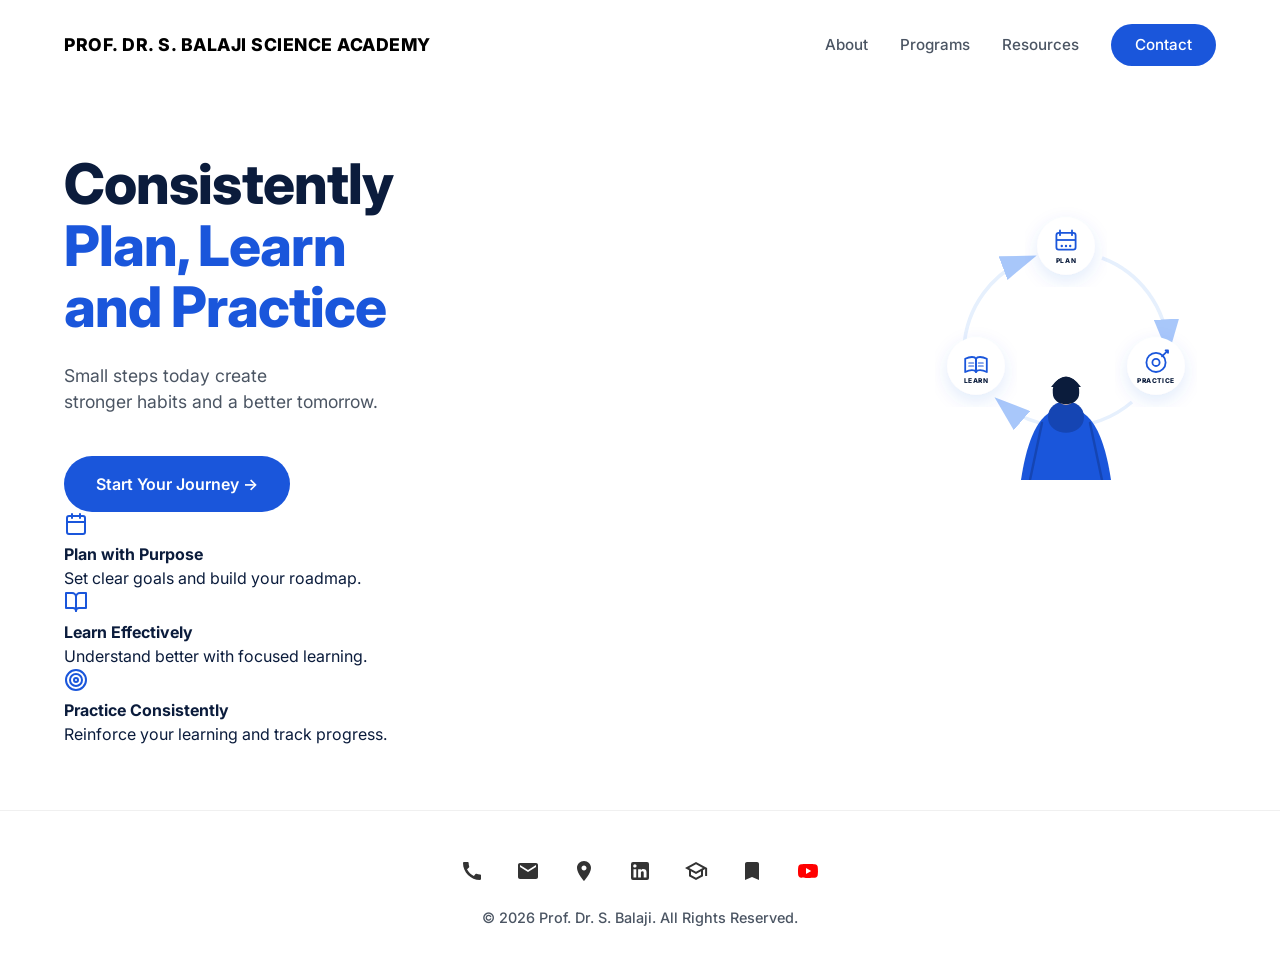
==== commit 3ab539af: "Update index.html" ====
--- a/index.html
+++ b/index.html
@@ -22,57 +22,89 @@
                 <a href="#" class="btn btn-primary btn-large">Start Your Journey &rarr;</a>
             </div>
 
-            <div class="hero-cards">
-                
-                <div class="card card-plan">
-                    <div class="card-number">01</div>
-                    <h3>Plan</h3>
-                    <p>Set goals.<br>Create your<br>roadmap.</p>
-                    <div class="card-icon">
-                        <svg width="100" height="100" viewBox="0 0 120 120" fill="none" xmlns="http://www.w3.org/2000/svg">
-                            <rect x="30" y="20" width="50" height="70" rx="4" fill="#E0EDFF" stroke="#1E50B5" stroke-width="4"/>
-                            <path d="M40 35H70M40 45H70M40 55H60" stroke="#1E50B5" stroke-width="4" stroke-linecap="round"/>
-                            <rect x="40" y="10" width="30" height="15" rx="2" fill="#1E50B5"/>
-                            <circle cx="75" cy="85" r="20" fill="white" stroke="#1E50B5" stroke-width="4"/>
-                            <path d="M75 75V85L82 90" stroke="#1E50B5" stroke-width="4" stroke-linecap="round" stroke-linejoin="round"/>
-                        </svg>
-                    </div>
+            <div class="hero-illustration">
+                <svg viewBox="0 0 500 500" width="100%" height="100%" xmlns="http://www.w3.org/2000/svg">
+                    <defs>
+                        <filter id="shadow" x="-20%" y="-20%" width="140%" height="140%">
+                            <feDropShadow dx="0" dy="10" stdDeviation="15" flood-color="#1a56db" flood-opacity="0.12"/>
+                        </filter>
+                        <marker id="arrow" markerWidth="10" markerHeight="7" refX="8" refY="3.5" orient="auto">
+                            <polygon points="0 0, 10 3.5, 0 7" fill="#a8c7fa" />
+                        </marker>
+                    </defs>
+
+                    <path d="M 310 130 A 170 170 0 0 1 420 280" fill="none" stroke="#e6f0fd" stroke-width="6" marker-end="url(#arrow)"/>
+                    <path d="M 360 370 A 170 170 0 0 1 140 370" fill="none" stroke="#e6f0fd" stroke-width="6" marker-end="url(#arrow)"/>
+                    <path d="M 80 280 A 170 170 0 0 1 190 130" fill="none" stroke="#e6f0fd" stroke-width="6" marker-end="url(#arrow)"/>
+
+                    <g id="student" transform="translate(250, 420)">
+                        <path d="M -75 80 C -60 -20, -30 -40, 0 -40 C 30 -40, 60 -20, 75 80 Z" fill="#1a56db" />
+                        <path d="M -40 -15 L -60 80 M 40 -15 L 60 80" stroke="#1545b3" stroke-width="4" stroke-linecap="round"/>
+                        <path d="M -30 -25 C -30 -60, 30 -60, 30 -25 C 30 10, -30 10, -30 -25 Z" fill="#1545b3" />
+                        <path d="M -12 -50 Q 0 -40 12 -50 Z" fill="#fcd0b4" />
+                        <path d="M -22 -65 C -25 -100, 25 -100, 22 -65 C 22 -40, -22 -40, -22 -65 Z" fill="#0b1c3c" />
+                        <path d="M -25 -75 Q 0 -110 25 -75 Z" fill="#0b1c3c" />
+                    </g>
+
+                    <g transform="translate(250, 110)">
+                        <circle cx="0" cy="0" r="48" fill="#ffffff" filter="url(#shadow)"/>
+                        <rect x="-16" y="-22" width="32" height="28" rx="4" fill="none" stroke="#1a56db" stroke-width="3"/>
+                        <path d="M -10 -26 V -18 M 10 -26 V -18" stroke="#1a56db" stroke-width="3" stroke-linecap="round"/>
+                        <path d="M -16 -10 H 16" stroke="#1a56db" stroke-width="3"/>
+                        <circle cx="-7" cy="0" r="2" fill="#1a56db"/>
+                        <circle cx="0" cy="0" r="2" fill="#1a56db"/>
+                        <circle cx="7" cy="0" r="2" fill="#1a56db"/>
+                        <text x="0" y="28" font-family="Inter, sans-serif" font-size="11" font-weight="800" fill="#0b1c3c" text-anchor="middle" letter-spacing="1">PLAN</text>
+                    </g>
+
+                    <g transform="translate(100, 310)">
+                        <circle cx="0" cy="0" r="48" fill="#ffffff" filter="url(#shadow)"/>
+                        <path d="M -18 -12 C -10 -16, -2 -16, 0 -12 V 10 C -2 6, -10 6, -18 10 Z" fill="none" stroke="#1a56db" stroke-width="3" stroke-linejoin="round"/>
+                        <path d="M 18 -12 C 10 -16, 2 -16, 0 -12 V 10 C 2 6, 10 6, 18 10 Z" fill="none" stroke="#1a56db" stroke-width="3" stroke-linejoin="round"/>
+                        <path d="M -12 -5 H -4 M -12 0 H -4 M 4 -5 H 12 M 4 0 H 12" stroke="#1a56db" stroke-width="2" stroke-linecap="round"/>
+                        <text x="0" y="28" font-family="Inter, sans-serif" font-size="11" font-weight="800" fill="#0b1c3c" text-anchor="middle" letter-spacing="1">LEARN</text>
+                    </g>
+
+                    <g transform="translate(400, 310)">
+                        <circle cx="0" cy="0" r="48" fill="#ffffff" filter="url(#shadow)"/>
+                        <circle cx="0" cy="-6" r="16" fill="none" stroke="#1a56db" stroke-width="3"/>
+                        <circle cx="0" cy="-6" r="6" fill="none" stroke="#1a56db" stroke-width="3"/>
+                        <path d="M 10 -16 L 20 -26 M 16 -26 H 20 V -22" stroke="#1a56db" stroke-width="3" stroke-linecap="round" stroke-linejoin="round"/>
+                        <text x="0" y="28" font-family="Inter, sans-serif" font-size="11" font-weight="800" fill="#0b1c3c" text-anchor="middle" letter-spacing="1">PRACTICE</text>
+                    </g>
+                </svg>
+            </div>
+        </div>
+
+        <div class="hero-features-bar">
+            <div class="feature-item">
+                <div class="feature-icon">
+                    <svg width="24" height="24" viewBox="0 0 24 24" fill="none" stroke="#1a56db" stroke-width="2" stroke-linecap="round" stroke-linejoin="round"><rect x="3" y="4" width="18" height="18" rx="2" ry="2"></rect><line x1="16" y1="2" x2="16" y2="6"></line><line x1="8" y1="2" x2="8" y2="6"></line><line x1="3" y1="10" x2="21" y2="10"></line></svg>
                 </div>
-
-                <div class="card card-learn">
-                    <div class="card-number">02</div>
-                    <h3>Learn</h3>
-                    <p>Gain knowledge.<br>Understand<br>better.</p>
-                    <div class="card-icon">
-                        <svg width="120" height="100" viewBox="0 0 140 100" fill="none" xmlns="http://www.w3.org/2000/svg">
-                            <path d="M70 80V30C70 30 50 20 20 25V75C50 70 70 80 70 80Z" fill="#E6F4EA" stroke="#2E7D32" stroke-width="4" stroke-linejoin="round"/>
-                            <path d="M70 80V30C70 30 90 20 120 25V75C90 70 70 80 70 80Z" fill="#E6F4EA" stroke="#2E7D32" stroke-width="4" stroke-linejoin="round"/>
-                            <path d="M30 40C45 38 60 42 65 45" stroke="#2E7D32" stroke-width="3" stroke-linecap="round"/>
-                            <path d="M30 50C45 48 60 52 65 55" stroke="#2E7D32" stroke-width="3" stroke-linecap="round"/>
-                            <path d="M110 40C95 38 80 42 75 45" stroke="#2E7D32" stroke-width="3" stroke-linecap="round"/>
-                            <path d="M110 50C95 48 80 52 75 55" stroke="#2E7D32" stroke-width="3" stroke-linecap="round"/>
-                            <circle cx="70" cy="55" r="12" fill="#153675"/>
-                            <path d="M45 95C45 80 55 70 70 70C85 70 95 80 95 95" fill="#153675"/>
-                        </svg>
-                    </div>
+                <div class="feature-text">
+                    <h4>Plan with Purpose</h4>
+                    <p>Set clear goals and build your roadmap.</p>
                 </div>
-
-                <div class="card card-practice">
-                    <div class="card-number">03</div>
-                    <h3>Practice</h3>
-                    <p>Apply regularly.<br>Improve<br>consistently.</p>
-                    <div class="card-icon">
-                        <svg width="100" height="100" viewBox="0 0 120 120" fill="none" xmlns="http://www.w3.org/2000/svg">
-                            <circle cx="60" cy="70" r="35" fill="#F3E5F5" stroke="#673AB7" stroke-width="6"/>
-                            <circle cx="60" cy="70" r="20" fill="white" stroke="#673AB7" stroke-width="6"/>
-                            <circle cx="60" cy="70" r="6" fill="#673AB7"/>
-                            <path d="M100 20L65 55" stroke="#1E50B5" stroke-width="6" stroke-linecap="round"/>
-                            <path d="M100 20L85 20L90 35L100 20Z" fill="#1E50B5"/>
-                            <path d="M80 35L90 45" stroke="#1E50B5" stroke-width="4" stroke-linecap="round"/>
-                        </svg>
-                    </div>
+            </div>
+            <div class="feature-divider"></div>
+            <div class="feature-item">
+                <div class="feature-icon">
+                    <svg width="24" height="24" viewBox="0 0 24 24" fill="none" stroke="#1a56db" stroke-width="2" stroke-linecap="round" stroke-linejoin="round"><path d="M2 3h6a4 4 0 0 1 4 4v14a3 3 0 0 0-3-3H2z"></path><path d="M22 3h-6a4 4 0 0 0-4 4v14a3 3 0 0 1 3-3h7z"></path></svg>
                 </div>
-
+                <div class="feature-text">
+                    <h4>Learn Effectively</h4>
+                    <p>Understand better with focused learning.</p>
+                </div>
+            </div>
+            <div class="feature-divider"></div>
+            <div class="feature-item">
+                <div class="feature-icon">
+                    <svg width="24" height="24" viewBox="0 0 24 24" fill="none" stroke="#1a56db" stroke-width="2" stroke-linecap="round" stroke-linejoin="round"><circle cx="12" cy="12" r="10"></circle><circle cx="12" cy="12" r="6"></circle><circle cx="12" cy="12" r="2"></circle></svg>
+                </div>
+                <div class="feature-text">
+                    <h4>Practice Consistently</h4>
+                    <p>Reinforce your learning and track progress.</p>
+                </div>
             </div>
         </div>
     </main>
@@ -81,4 +113,4 @@
 
     <script src="js/main.js"></script>
 </body>
-</html>+</html>
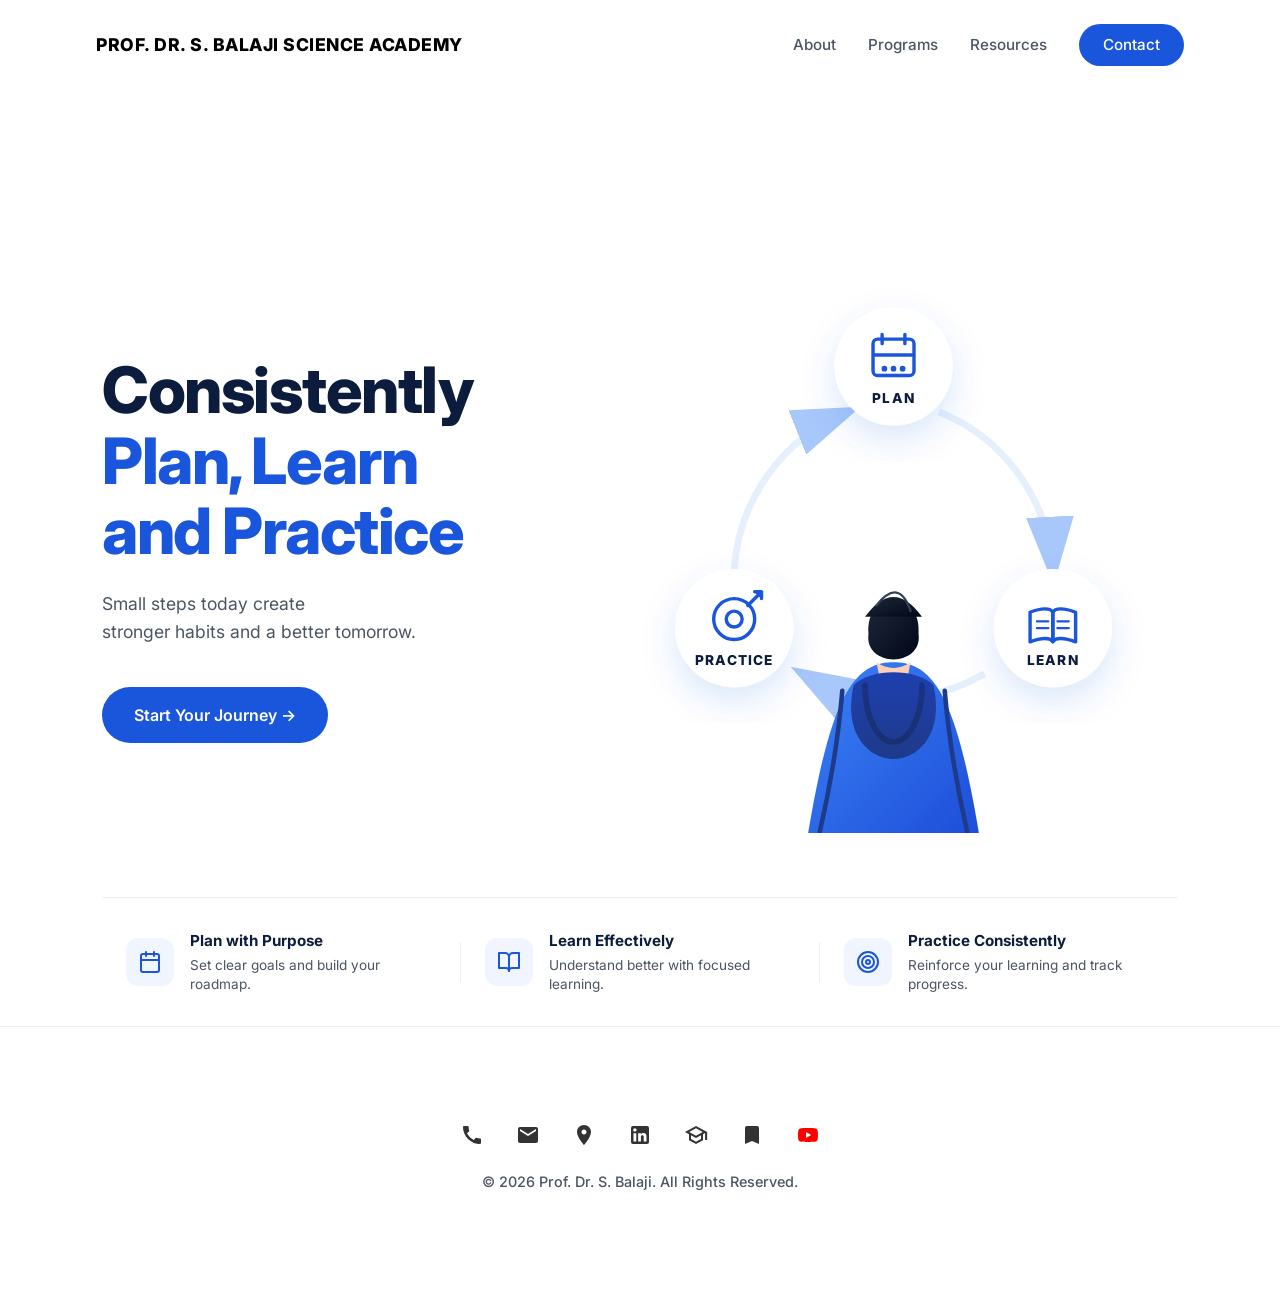
==== commit e458f1e8: "Update index.html" ====
--- a/index.html
+++ b/index.html
@@ -25,52 +25,71 @@
             <div class="hero-illustration">
                 <svg viewBox="0 0 500 500" width="100%" height="100%" xmlns="http://www.w3.org/2000/svg">
                     <defs>
-                        <filter id="shadow" x="-20%" y="-20%" width="140%" height="140%">
-                            <feDropShadow dx="0" dy="10" stdDeviation="15" flood-color="#1a56db" flood-opacity="0.12"/>
+                        <filter id="shadow" x="-30%" y="-30%" width="160%" height="160%">
+                            <feDropShadow dx="0" dy="12" stdDeviation="15" flood-color="#1a56db" flood-opacity="0.15"/>
                         </filter>
                         <marker id="arrow" markerWidth="10" markerHeight="7" refX="8" refY="3.5" orient="auto">
                             <polygon points="0 0, 10 3.5, 0 7" fill="#a8c7fa" />
                         </marker>
+                        
+                        <linearGradient id="hoodieBody" x1="0%" y1="0%" x2="100%" y2="100%">
+                            <stop offset="0%" stop-color="#3b82f6"/>
+                            <stop offset="100%" stop-color="#1d4ed8"/>
+                        </linearGradient>
+                        <linearGradient id="hoodieFold" x1="0%" y1="0%" x2="0%" y2="100%">
+                            <stop offset="0%" stop-color="#1e40af"/>
+                            <stop offset="100%" stop-color="#1e3a8a"/>
+                        </linearGradient>
+                        <linearGradient id="hairGrad" x1="0%" y1="0%" x2="100%" y2="100%">
+                            <stop offset="0%" stop-color="#1e293b"/>
+                            <stop offset="100%" stop-color="#020617"/>
+                        </linearGradient>
                     </defs>
 
-                    <path d="M 310 130 A 170 170 0 0 1 420 280" fill="none" stroke="#e6f0fd" stroke-width="6" marker-end="url(#arrow)"/>
-                    <path d="M 360 370 A 170 170 0 0 1 140 370" fill="none" stroke="#e6f0fd" stroke-width="6" marker-end="url(#arrow)"/>
-                    <path d="M 80 280 A 170 170 0 0 1 190 130" fill="none" stroke="#e6f0fd" stroke-width="6" marker-end="url(#arrow)"/>
+                    <path d="M 290 130 A 160 160 0 0 1 390 270" fill="none" stroke="#e6f0fd" stroke-width="6" marker-end="url(#arrow)"/>
+                    <path d="M 330 360 A 160 160 0 0 1 170 360" fill="none" stroke="#e6f0fd" stroke-width="6" marker-end="url(#arrow)"/>
+                    <path d="M 110 270 A 160 160 0 0 1 210 130" fill="none" stroke="#e6f0fd" stroke-width="6" marker-end="url(#arrow)"/>
 
-                    <g id="student" transform="translate(250, 420)">
-                        <path d="M -75 80 C -60 -20, -30 -40, 0 -40 C 30 -40, 60 -20, 75 80 Z" fill="#1a56db" />
-                        <path d="M -40 -15 L -60 80 M 40 -15 L 60 80" stroke="#1545b3" stroke-width="4" stroke-linecap="round"/>
-                        <path d="M -30 -25 C -30 -60, 30 -60, 30 -25 C 30 10, -30 10, -30 -25 Z" fill="#1545b3" />
-                        <path d="M -12 -50 Q 0 -40 12 -50 Z" fill="#fcd0b4" />
-                        <path d="M -22 -65 C -25 -100, 25 -100, 22 -65 C 22 -40, -22 -40, -22 -65 Z" fill="#0b1c3c" />
-                        <path d="M -25 -75 Q 0 -110 25 -75 Z" fill="#0b1c3c" />
+                    <g transform="translate(250, 90)">
+                        <circle cx="0" cy="0" r="52" fill="#ffffff" filter="url(#shadow)"/>
+                        <rect x="-18" y="-24" width="36" height="32" rx="4" fill="none" stroke="#1a56db" stroke-width="3"/>
+                        <path d="M -10 -28 V -20 M 10 -28 V -20" stroke="#1a56db" stroke-width="3" stroke-linecap="round"/>
+                        <path d="M -18 -10 H 18" stroke="#1a56db" stroke-width="3"/>
+                        <circle cx="-8" cy="2" r="2.5" fill="#1a56db"/>
+                        <circle cx="0" cy="2" r="2.5" fill="#1a56db"/>
+                        <circle cx="8" cy="2" r="2.5" fill="#1a56db"/>
+                        <text x="0" y="32" font-family="Inter, sans-serif" font-size="12" font-weight="800" fill="#0b1c3c" text-anchor="middle" letter-spacing="1">PLAN</text>
                     </g>
 
-                    <g transform="translate(250, 110)">
-                        <circle cx="0" cy="0" r="48" fill="#ffffff" filter="url(#shadow)"/>
-                        <rect x="-16" y="-22" width="32" height="28" rx="4" fill="none" stroke="#1a56db" stroke-width="3"/>
-                        <path d="M -10 -26 V -18 M 10 -26 V -18" stroke="#1a56db" stroke-width="3" stroke-linecap="round"/>
-                        <path d="M -16 -10 H 16" stroke="#1a56db" stroke-width="3"/>
-                        <circle cx="-7" cy="0" r="2" fill="#1a56db"/>
-                        <circle cx="0" cy="0" r="2" fill="#1a56db"/>
-                        <circle cx="7" cy="0" r="2" fill="#1a56db"/>
-                        <text x="0" y="28" font-family="Inter, sans-serif" font-size="11" font-weight="800" fill="#0b1c3c" text-anchor="middle" letter-spacing="1">PLAN</text>
+                    <g transform="translate(390, 320)">
+                        <circle cx="0" cy="0" r="52" fill="#ffffff" filter="url(#shadow)"/>
+                        <path d="M -20 -14 C -10 -18, -2 -18, 0 -14 V 12 C -2 8, -10 8, -20 12 Z" fill="none" stroke="#1a56db" stroke-width="3" stroke-linejoin="round"/>
+                        <path d="M 20 -14 C 10 -18, 2 -18, 0 -14 V 12 C 2 8, 10 8, 20 12 Z" fill="none" stroke="#1a56db" stroke-width="3" stroke-linejoin="round"/>
+                        <path d="M -14 -6 H -4 M -14 0 H -4 M 4 -6 H 14 M 4 0 H 14" stroke="#1a56db" stroke-width="2" stroke-linecap="round"/>
+                        <text x="0" y="32" font-family="Inter, sans-serif" font-size="12" font-weight="800" fill="#0b1c3c" text-anchor="middle" letter-spacing="1">LEARN</text>
                     </g>
 
-                    <g transform="translate(100, 310)">
-                        <circle cx="0" cy="0" r="48" fill="#ffffff" filter="url(#shadow)"/>
-                        <path d="M -18 -12 C -10 -16, -2 -16, 0 -12 V 10 C -2 6, -10 6, -18 10 Z" fill="none" stroke="#1a56db" stroke-width="3" stroke-linejoin="round"/>
-                        <path d="M 18 -12 C 10 -16, 2 -16, 0 -12 V 10 C 2 6, 10 6, 18 10 Z" fill="none" stroke="#1a56db" stroke-width="3" stroke-linejoin="round"/>
-                        <path d="M -12 -5 H -4 M -12 0 H -4 M 4 -5 H 12 M 4 0 H 12" stroke="#1a56db" stroke-width="2" stroke-linecap="round"/>
-                        <text x="0" y="28" font-family="Inter, sans-serif" font-size="11" font-weight="800" fill="#0b1c3c" text-anchor="middle" letter-spacing="1">LEARN</text>
+                    <g transform="translate(110, 320)">
+                        <circle cx="0" cy="0" r="52" fill="#ffffff" filter="url(#shadow)"/>
+                        <circle cx="0" cy="-8" r="18" fill="none" stroke="#1a56db" stroke-width="3"/>
+                        <circle cx="0" cy="-8" r="7" fill="none" stroke="#1a56db" stroke-width="3"/>
+                        <path d="M 12 -20 L 24 -32 M 18 -32 H 24 V -26" stroke="#1a56db" stroke-width="3" stroke-linecap="round" stroke-linejoin="round"/>
+                        <text x="0" y="32" font-family="Inter, sans-serif" font-size="12" font-weight="800" fill="#0b1c3c" text-anchor="middle" letter-spacing="1">PRACTICE</text>
                     </g>
 
-                    <g transform="translate(400, 310)">
-                        <circle cx="0" cy="0" r="48" fill="#ffffff" filter="url(#shadow)"/>
-                        <circle cx="0" cy="-6" r="16" fill="none" stroke="#1a56db" stroke-width="3"/>
-                        <circle cx="0" cy="-6" r="6" fill="none" stroke="#1a56db" stroke-width="3"/>
-                        <path d="M 10 -16 L 20 -26 M 16 -26 H 20 V -22" stroke="#1a56db" stroke-width="3" stroke-linecap="round" stroke-linejoin="round"/>
-                        <text x="0" y="28" font-family="Inter, sans-serif" font-size="11" font-weight="800" fill="#0b1c3c" text-anchor="middle" letter-spacing="1">PRACTICE</text>
+                    <g id="student-3d" transform="translate(250, 390)">
+                        <path d="M -75 110 C -55 -10, -35 -40, 0 -40 C 35 -40, 55 -10, 75 110 Z" fill="url(#hoodieBody)" />
+                        <path d="M -45 -15 Q -50 45 -65 110" fill="none" stroke="#1e3a8a" stroke-width="4" stroke-linecap="round"/>
+                        <path d="M 45 -15 Q 50 45 65 110" fill="none" stroke="#1e3a8a" stroke-width="4" stroke-linecap="round"/>
+                        
+                        <path d="M -15 -40 Q 0 -30 15 -40 L 10 -15 L -10 -15 Z" fill="#fcd0b4" />
+                        
+                        <path d="M -35 -20 C -45 25, -20 45, 0 45 C 20 45, 45 25, 35 -20 C 20 -35, -20 -35, -35 -20 Z" fill="url(#hoodieFold)" />
+                        <path d="M -25 -20 C -25 15, -10 30, 0 30 C 10 30, 25 15, 25 -20" fill="none" stroke="#0f172a" stroke-width="5" stroke-opacity="0.3" stroke-linecap="round"/>
+                        
+                        <path d="M -22 -65 C -25 -105, 25 -105, 22 -65 C 26 -35, -26 -35, -22 -65 Z" fill="url(#hairGrad)" />
+                        <path d="M -25 -80 Q 0 -115 25 -80 Z" fill="url(#hairGrad)" />
+                        <path d="M -15 -90 Q 5 -115 15 -85" fill="none" stroke="#334155" stroke-width="2" stroke-linecap="round"/>
                     </g>
                 </svg>
             </div>
--- a/css/style.css
+++ b/css/style.css
@@ -1,14 +1,18 @@
 :root {
+    /* Color Palette */
     --bg-white: #ffffff;
     --text-dark: #0b1c3c;
     --text-blue: #1a56db;
     --text-gray: #4b5563;
+    --border-light: #eaeff8;
     
-    --card-plan-bg: #f0f7ff;
-    --card-learn-bg: #f0fff4;
-    --card-practice-bg: #faf5ff;
-    
+    /* Typography */
     --font-main: 'Inter', sans-serif;
+
+    /* Global Spacing Variables for consistency across all current and future sections */
+    --section-padding-desktop: 6rem 8%;
+    --section-padding-mobile: 4rem 5%;
+    --max-content-width: 1300px;
 }
 
 * {
@@ -30,7 +34,7 @@
     display: flex;
     justify-content: space-between;
     align-items: center;
-    padding: 1.5rem 5%;
+    padding: 1.5rem var(--section-padding-desktop);
     position: sticky;
     top: 0;
     z-index: 1000;
@@ -41,6 +45,7 @@
     font-weight: 800;
     color: #000;
     letter-spacing: 0.5px;
+    text-transform: uppercase;
 }
 
 .desktop-nav {
@@ -87,29 +92,34 @@
 /* ================= HERO SECTION ================= */
 .hero-section {
     background-color: var(--bg-white);
-    padding: 4rem 5%;
-    overflow: hidden;
+    padding: var(--section-padding-desktop);
+    padding-bottom: 0; /* Removing bottom padding to let the features bar sit flush */
+    display: flex;
+    flex-direction: column;
+    align-items: center;
 }
 
 .hero-container {
-    max-width: 1400px;
-    margin: 0 auto;
+    width: 100%;
+    max-width: var(--max-content-width);
     display: flex;
     align-items: center;
     justify-content: space-between;
     gap: 2rem;
-}
-
+    margin-bottom: 4rem;
+}
+
+/* Text Content */
 .hero-content {
     flex: 1;
-    max-width: 500px;
+    max-width: 550px;
 }
 
 .hero-content h1 {
-    font-size: 3.5rem;
+    font-size: 4rem; /* Large font for desktop */
     line-height: 1.1;
     margin-bottom: 1.5rem;
-    letter-spacing: -1px;
+    letter-spacing: -1.5px;
 }
 
 .hero-content h1 .dark-text {
@@ -126,6 +136,7 @@
     color: var(--text-gray);
     font-size: 1.1rem;
     margin-bottom: 2.5rem;
+    line-height: 1.6;
 }
 
 .btn-large {
@@ -133,69 +144,73 @@
     font-size: 1rem;
 }
 
-/* ================= CARDS ================= */
-.hero-cards {
-    flex: 1.5;
-    display: flex;
-    gap: 1.5rem;
-    justify-content: flex-end;
-}
-
-.card {
-    border-radius: 20px;
-    padding: 2rem 1.5rem;
-    width: 240px;
-    position: relative;
-    box-shadow: 0 10px 30px rgba(0,0,0,0.02);
-    display: flex;
-    flex-direction: column;
-}
-
-.card-plan { background-color: var(--card-plan-bg); }
-.card-learn { background-color: var(--card-learn-bg); }
-.card-practice { background-color: var(--card-practice-bg); }
-
-.card-number {
-    font-size: 1.2rem;
+/* Illustration Container */
+.hero-illustration {
+    flex: 1.2;
+    display: flex;
+    justify-content: center;
+    align-items: center;
+    max-width: 650px;
+}
+
+/* ================= HERO FEATURES BAR ================= */
+.hero-features-bar {
+    width: 100%;
+    max-width: var(--max-content-width);
+    display: flex;
+    justify-content: space-between;
+    align-items: center;
+    padding: 2rem 0;
+    border-top: 1px solid var(--border-light);
+}
+
+.feature-item {
+    display: flex;
+    align-items: center;
+    gap: 1rem;
+    flex: 1;
+    padding: 0 1.5rem;
+}
+
+.feature-icon {
+    display: flex;
+    align-items: center;
+    justify-content: center;
+    width: 48px;
+    height: 48px;
+    background-color: #f0f5ff;
+    border-radius: 12px;
+    flex-shrink: 0;
+}
+
+.feature-text h4 {
+    font-size: 0.95rem;
     font-weight: 700;
-    margin-bottom: 0.5rem;
-}
-
-.card-plan .card-number, .card-plan h3 { color: #1e50b5; }
-.card-learn .card-number, .card-learn h3 { color: #2e7d32; }
-.card-practice .card-number, .card-practice h3 { color: #673ab7; }
-
-.card h3 {
-    font-size: 1.5rem;
-    margin-bottom: 1rem;
-    font-weight: 700;
-}
-
-.card p {
-    font-size: 0.9rem;
+    color: var(--text-dark);
+    margin-bottom: 0.2rem;
+}
+
+.feature-text p {
+    font-size: 0.85rem;
     color: var(--text-gray);
     line-height: 1.4;
-    margin-bottom: 2rem;
-}
-
-.card-icon {
-    margin-top: auto;
-    text-align: right;
-    display: flex;
-    justify-content: center;
-    align-items: flex-end;
-    height: 120px;
+}
+
+.feature-divider {
+    width: 1px;
+    height: 40px;
+    background-color: var(--border-light);
 }
 
 /* ================= FOOTER ================= */
 .main-footer {
     background-color: var(--bg-white);
-    padding: 3rem 5%;
+    padding: var(--section-padding-desktop);
     display: flex;
     flex-direction: column;
     align-items: center;
     gap: 1.5rem;
-    border-top: 1px solid #f0f0f0;
+    border-top: 1px solid var(--border-light);
 }
 
 .footer-icons {
@@ -222,52 +237,55 @@
 
 /* ================= MEDIA QUERIES (MOBILE) ================= */
 @media (max-width: 992px) {
+    .main-header {
+        padding: 1rem var(--section-padding-mobile);
+    }
+
+    .hero-section {
+        padding: var(--section-padding-mobile);
+        padding-bottom: 0;
+    }
+
     .hero-container {
         flex-direction: column;
+        text-align: center;
+        gap: 3rem;
+    }
+
+    .hero-content {
+        max-width: 100%;
+        display: flex;
+        flex-direction: column;
+        align-items: center;
+    }
+
+    /* Requirement: Header font to be slightly reduced in mobile view */
+    .hero-content h1 {
+        font-size: 2.4rem; 
+        letter-spacing: -0.5px;
+    }
+    
+    .hero-illustration {
+        width: 100%;
+        max-width: 500px;
+    }
+
+    /* Stack the features vertically on mobile */
+    .hero-features-bar {
+        flex-direction: column;
         align-items: flex-start;
-    }
-    
-    .hero-content {
-        margin-bottom: 3rem;
-        max-width: 100%;
-    }
-
-    .hero-cards {
-        flex-direction: column;
+        gap: 1.5rem;
+        padding: 2rem 0;
+    }
+
+    .feature-item {
         width: 100%;
-        gap: 1rem;
-        justify-content: center;
-    }
-    
-    .card {
-        width: 100%;
-        max-width: 100%;
-        flex-direction: row;
-        align-items: center;
-        padding: 1.5rem;
-        height: auto;
-    }
-
-    .card-icon {
-        height: auto;
-        margin-top: 0;
-        margin-left: auto;
-    }
-
-    .card-icon svg {
-        width: 80px;
-        height: 80px;
-    }
-    
-    .card-text-container {
-        flex: 1;
-    }
-    
-    .card p {
-        margin-bottom: 0;
-        display: inline;
-    }
-    .card h3 { margin-bottom: 0.2rem; }
+        padding: 0;
+    }
+
+    .feature-divider {
+        display: none; /* Hide dividers when stacked */
+    }
 }
 
 @media (max-width: 768px) {
@@ -277,10 +295,6 @@
     
     .mobile-menu-toggle {
         display: block;
-    }
-    
-    .hero-content h1 {
-        font-size: 2.8rem;
     }
 
     .footer-icons {
@@ -288,4 +302,4 @@
         flex-wrap: wrap;
         justify-content: center;
     }
-}+}
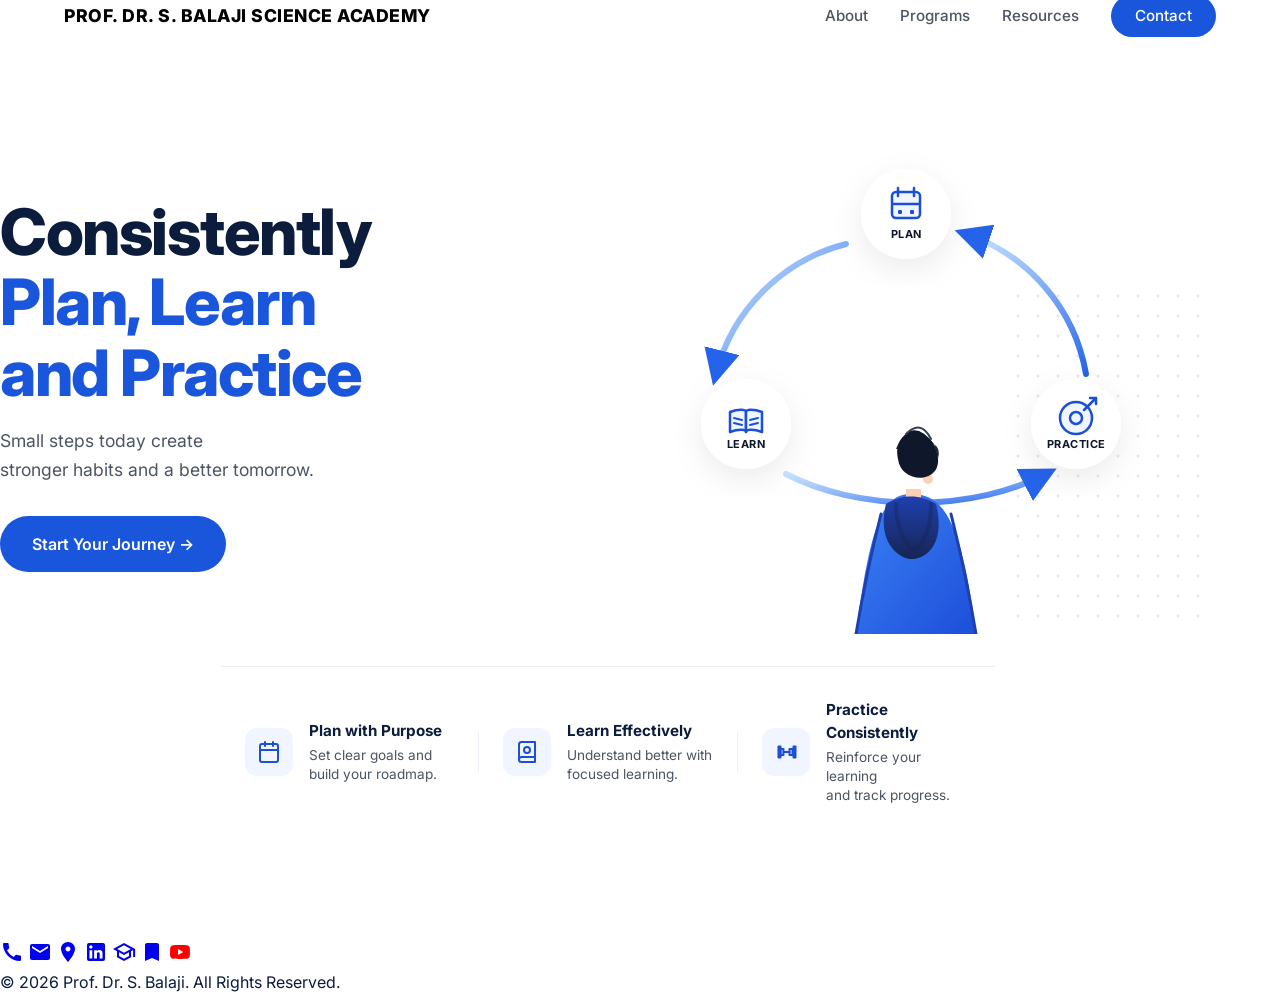
==== commit 4fd10cff: "Update index.html" ====
--- a/index.html
+++ b/index.html
@@ -12,7 +12,7 @@
     <div id="header-placeholder"></div>
 
     <main class="hero-section">
-        <div class="hero-container">
+        <div class="container hero-container">
             
             <div class="hero-content">
                 <h1><span class="dark-text">Consistently</span><br>
@@ -23,106 +23,125 @@
             </div>
 
             <div class="hero-illustration">
-                <svg viewBox="0 0 500 500" width="100%" height="100%" xmlns="http://www.w3.org/2000/svg">
+                <svg viewBox="0 0 600 500" width="100%" height="100%" xmlns="http://www.w3.org/2000/svg">
                     <defs>
-                        <filter id="shadow" x="-30%" y="-30%" width="160%" height="160%">
-                            <feDropShadow dx="0" dy="12" stdDeviation="15" flood-color="#1a56db" flood-opacity="0.15"/>
+                        <pattern id="dotGrid" x="0" y="0" width="20" height="20" patternUnits="userSpaceOnUse">
+                            <circle cx="2" cy="2" r="1.5" fill="#e2e8f0" />
+                        </pattern>
+                        
+                        <filter id="softShadow" x="-30%" y="-30%" width="160%" height="160%">
+                            <feDropShadow dx="0" dy="10" stdDeviation="15" flood-color="#000000" flood-opacity="0.08"/>
                         </filter>
-                        <marker id="arrow" markerWidth="10" markerHeight="7" refX="8" refY="3.5" orient="auto">
-                            <polygon points="0 0, 10 3.5, 0 7" fill="#a8c7fa" />
+                        
+                        <marker id="arrowHead" markerWidth="6" markerHeight="6" refX="4" refY="3" orient="auto">
+                            <polygon points="0 0, 6 3, 0 6" fill="#2563eb" />
                         </marker>
                         
-                        <linearGradient id="hoodieBody" x1="0%" y1="0%" x2="100%" y2="100%">
+                        <linearGradient id="arrowGrad" x1="0%" y1="0%" x2="100%" y2="100%">
+                            <stop offset="0%" stop-color="#93c5fd" stop-opacity="0.5"/>
+                            <stop offset="100%" stop-color="#2563eb" stop-opacity="1"/>
+                        </linearGradient>
+
+                        <linearGradient id="hoodieMain" x1="0%" y1="0%" x2="100%" y2="100%">
                             <stop offset="0%" stop-color="#3b82f6"/>
                             <stop offset="100%" stop-color="#1d4ed8"/>
                         </linearGradient>
-                        <linearGradient id="hoodieFold" x1="0%" y1="0%" x2="0%" y2="100%">
+                        <linearGradient id="hoodieShadow" x1="0%" y1="0%" x2="0%" y2="100%">
                             <stop offset="0%" stop-color="#1e40af"/>
-                            <stop offset="100%" stop-color="#1e3a8a"/>
-                        </linearGradient>
-                        <linearGradient id="hairGrad" x1="0%" y1="0%" x2="100%" y2="100%">
-                            <stop offset="0%" stop-color="#1e293b"/>
-                            <stop offset="100%" stop-color="#020617"/>
+                            <stop offset="100%" stop-color="#172554"/>
                         </linearGradient>
                     </defs>
 
-                    <path d="M 290 130 A 160 160 0 0 1 390 270" fill="none" stroke="#e6f0fd" stroke-width="6" marker-end="url(#arrow)"/>
-                    <path d="M 330 360 A 160 160 0 0 1 170 360" fill="none" stroke="#e6f0fd" stroke-width="6" marker-end="url(#arrow)"/>
-                    <path d="M 110 270 A 160 160 0 0 1 210 130" fill="none" stroke="#e6f0fd" stroke-width="6" marker-end="url(#arrow)"/>
+                    <rect x="400" y="150" width="200" height="350" fill="url(#dotGrid)" />
 
-                    <g transform="translate(250, 90)">
-                        <circle cx="0" cy="0" r="52" fill="#ffffff" filter="url(#shadow)"/>
-                        <rect x="-18" y="-24" width="36" height="32" rx="4" fill="none" stroke="#1a56db" stroke-width="3"/>
-                        <path d="M -10 -28 V -20 M 10 -28 V -20" stroke="#1a56db" stroke-width="3" stroke-linecap="round"/>
-                        <path d="M -18 -10 H 18" stroke="#1a56db" stroke-width="3"/>
-                        <circle cx="-8" cy="2" r="2.5" fill="#1a56db"/>
-                        <circle cx="0" cy="2" r="2.5" fill="#1a56db"/>
-                        <circle cx="8" cy="2" r="2.5" fill="#1a56db"/>
-                        <text x="0" y="32" font-family="Inter, sans-serif" font-size="12" font-weight="800" fill="#0b1c3c" text-anchor="middle" letter-spacing="1">PLAN</text>
+                    <path d="M 230 110 A 180 180 0 0 0 100 240" fill="none" stroke="url(#arrowGrad)" stroke-width="6" stroke-linecap="round" marker-end="url(#arrowHead)"/>
+                    
+                    <path d="M 170 340 A 200 120 0 0 0 430 340" fill="none" stroke="url(#arrowGrad)" stroke-width="6" stroke-linecap="round" marker-end="url(#arrowHead)"/>
+                    
+                    <path d="M 470 240 A 180 180 0 0 0 350 100" fill="none" stroke="url(#arrowGrad)" stroke-width="6" stroke-linecap="round" marker-end="url(#arrowHead)"/>
+
+                    <g transform="translate(290, 80)">
+                        <circle cx="0" cy="0" r="45" fill="#ffffff" filter="url(#softShadow)"/>
+                        <rect x="-14" y="-22" width="28" height="26" rx="4" fill="#eff6ff"/>
+                        <rect x="-14" y="-22" width="28" height="26" rx="4" fill="none" stroke="#1d4ed8" stroke-width="2.5"/>
+                        <line x1="-8" y1="-26" x2="-8" y2="-18" stroke="#1d4ed8" stroke-width="2.5" stroke-linecap="round"/>
+                        <line x1="8" y1="-26" x2="8" y2="-18" stroke="#1d4ed8" stroke-width="2.5" stroke-linecap="round"/>
+                        <line x1="-14" y1="-10" x2="14" y2="-10" stroke="#1d4ed8" stroke-width="2.5"/>
+                        <rect x="-8" y="-4" width="4" height="4" fill="#1d4ed8" rx="1"/>
+                        <rect x="4" y="-4" width="4" height="4" fill="#1d4ed8" rx="1"/>
+                        <text x="0" y="24" font-family="Inter, sans-serif" font-size="11" font-weight="700" fill="#0f172a" text-anchor="middle" letter-spacing="0.5">PLAN</text>
                     </g>
 
-                    <g transform="translate(390, 320)">
-                        <circle cx="0" cy="0" r="52" fill="#ffffff" filter="url(#shadow)"/>
-                        <path d="M -20 -14 C -10 -18, -2 -18, 0 -14 V 12 C -2 8, -10 8, -20 12 Z" fill="none" stroke="#1a56db" stroke-width="3" stroke-linejoin="round"/>
-                        <path d="M 20 -14 C 10 -18, 2 -18, 0 -14 V 12 C 2 8, 10 8, 20 12 Z" fill="none" stroke="#1a56db" stroke-width="3" stroke-linejoin="round"/>
-                        <path d="M -14 -6 H -4 M -14 0 H -4 M 4 -6 H 14 M 4 0 H 14" stroke="#1a56db" stroke-width="2" stroke-linecap="round"/>
-                        <text x="0" y="32" font-family="Inter, sans-serif" font-size="12" font-weight="800" fill="#0b1c3c" text-anchor="middle" letter-spacing="1">LEARN</text>
+                    <g transform="translate(130, 290)">
+                        <circle cx="0" cy="0" r="45" fill="#ffffff" filter="url(#softShadow)"/>
+                        <path d="M -16 -12 C -8 -15, 0 -15, 0 -12 L 0 8 C 0 5, -8 5, -16 8 Z" fill="#eff6ff" stroke="#1d4ed8" stroke-width="2.5" stroke-linejoin="round"/>
+                        <path d="M 16 -12 C 8 -15, 0 -15, 0 -12 L 0 8 C 0 5, 8 5, 16 8 Z" fill="#eff6ff" stroke="#1d4ed8" stroke-width="2.5" stroke-linejoin="round"/>
+                        <line x1="-12" y1="-6" x2="-4" y2="-4" stroke="#1d4ed8" stroke-width="2" stroke-linecap="round"/>
+                        <line x1="-12" y1="-1" x2="-4" y2="1" stroke="#1d4ed8" stroke-width="2" stroke-linecap="round"/>
+                        <line x1="12" y1="-6" x2="4" y2="-4" stroke="#1d4ed8" stroke-width="2" stroke-linecap="round"/>
+                        <line x1="12" y1="-1" x2="4" y2="1" stroke="#1d4ed8" stroke-width="2" stroke-linecap="round"/>
+                        <text x="0" y="24" font-family="Inter, sans-serif" font-size="11" font-weight="700" fill="#0f172a" text-anchor="middle" letter-spacing="0.5">LEARN</text>
                     </g>
 
-                    <g transform="translate(110, 320)">
-                        <circle cx="0" cy="0" r="52" fill="#ffffff" filter="url(#shadow)"/>
-                        <circle cx="0" cy="-8" r="18" fill="none" stroke="#1a56db" stroke-width="3"/>
-                        <circle cx="0" cy="-8" r="7" fill="none" stroke="#1a56db" stroke-width="3"/>
-                        <path d="M 12 -20 L 24 -32 M 18 -32 H 24 V -26" stroke="#1a56db" stroke-width="3" stroke-linecap="round" stroke-linejoin="round"/>
-                        <text x="0" y="32" font-family="Inter, sans-serif" font-size="12" font-weight="800" fill="#0b1c3c" text-anchor="middle" letter-spacing="1">PRACTICE</text>
+                    <g transform="translate(460, 290)">
+                        <circle cx="0" cy="0" r="45" fill="#ffffff" filter="url(#softShadow)"/>
+                        <circle cx="0" cy="-6" r="16" fill="#eff6ff" stroke="#1d4ed8" stroke-width="2.5"/>
+                        <circle cx="0" cy="-6" r="6" fill="none" stroke="#1d4ed8" stroke-width="2.5"/>
+                        <line x1="8" y1="-14" x2="20" y2="-26" stroke="#1d4ed8" stroke-width="2.5" stroke-linecap="round"/>
+                        <polyline points="14 -26, 20 -26, 20 -20" fill="none" stroke="#1d4ed8" stroke-width="2.5" stroke-linecap="round" stroke-linejoin="round"/>
+                        <text x="0" y="24" font-family="Inter, sans-serif" font-size="11" font-weight="700" fill="#0f172a" text-anchor="middle" letter-spacing="0.5">PRACTICE</text>
                     </g>
 
-                    <g id="student-3d" transform="translate(250, 390)">
-                        <path d="M -75 110 C -55 -10, -35 -40, 0 -40 C 35 -40, 55 -10, 75 110 Z" fill="url(#hoodieBody)" />
-                        <path d="M -45 -15 Q -50 45 -65 110" fill="none" stroke="#1e3a8a" stroke-width="4" stroke-linecap="round"/>
-                        <path d="M 45 -15 Q 50 45 65 110" fill="none" stroke="#1e3a8a" stroke-width="4" stroke-linecap="round"/>
+                    <g id="student" transform="translate(300, 390)">
+                        <path d="M -60 110 C -45 -10, -30 -30, -5 -30 C 25 -30, 45 -10, 60 110 Z" fill="url(#hoodieMain)" />
+                        <path d="M -35 -10 C -45 30, -55 80, -60 110" fill="none" stroke="#1e40af" stroke-width="3" stroke-linecap="round"/>
+                        <path d="M 35 -10 C 45 30, 55 80, 60 110" fill="none" stroke="#1e40af" stroke-width="3" stroke-linecap="round"/>
                         
-                        <path d="M -15 -40 Q 0 -30 15 -40 L 10 -15 L -10 -15 Z" fill="#fcd0b4" />
+                        <path d="M -10 -35 L 5 -35 L 5 -20 L -10 -20 Z" fill="#fcd0b4" />
+                        <circle cx="12" cy="-45" r="5" fill="#fcd0b4" />
                         
-                        <path d="M -35 -20 C -45 25, -20 45, 0 45 C 20 45, 45 25, 35 -20 C 20 -35, -20 -35, -35 -20 Z" fill="url(#hoodieFold)" />
-                        <path d="M -25 -20 C -25 15, -10 30, 0 30 C 10 30, 25 15, 25 -20" fill="none" stroke="#0f172a" stroke-width="5" stroke-opacity="0.3" stroke-linecap="round"/>
-                        
-                        <path d="M -22 -65 C -25 -105, 25 -105, 22 -65 C 26 -35, -26 -35, -22 -65 Z" fill="url(#hairGrad)" />
-                        <path d="M -25 -80 Q 0 -115 25 -80 Z" fill="url(#hairGrad)" />
-                        <path d="M -15 -90 Q 5 -115 15 -85" fill="none" stroke="#334155" stroke-width="2" stroke-linecap="round"/>
+                        <path d="M -30 -20 C -40 20, -15 35, -5 35 C 10 35, 30 20, 20 -20 C 5 -30, -15 -30, -30 -20 Z" fill="url(#hoodieShadow)" />
+                        <path d="M -20 -20 C -20 10, -5 25, -5 25 C 5 25, 15 10, 15 -20" fill="none" stroke="#172554" stroke-width="4" stroke-opacity="0.4" stroke-linecap="round"/>
+
+                        <path d="M -18 -65 C -25 -100, 20 -100, 22 -65 C 24 -40, -15 -40, -18 -65 Z" fill="#0f172a" />
+                        <path d="M -20 -75 Q -5 -110 18 -80" fill="#0f172a" />
+                        <path d="M 18 -80 Q 25 -75 22 -65" fill="#1e293b" />
+                        <path d="M -10 -90 Q 5 -105 15 -85" fill="none" stroke="#334155" stroke-width="2" stroke-linecap="round"/>
                     </g>
                 </svg>
             </div>
         </div>
 
-        <div class="hero-features-bar">
-            <div class="feature-item">
-                <div class="feature-icon">
-                    <svg width="24" height="24" viewBox="0 0 24 24" fill="none" stroke="#1a56db" stroke-width="2" stroke-linecap="round" stroke-linejoin="round"><rect x="3" y="4" width="18" height="18" rx="2" ry="2"></rect><line x1="16" y1="2" x2="16" y2="6"></line><line x1="8" y1="2" x2="8" y2="6"></line><line x1="3" y1="10" x2="21" y2="10"></line></svg>
+        <div class="container">
+            <div class="hero-features-bar">
+                <div class="feature-item">
+                    <div class="feature-icon">
+                        <svg width="24" height="24" viewBox="0 0 24 24" fill="none" stroke="#1d4ed8" stroke-width="2" stroke-linecap="round" stroke-linejoin="round"><rect x="3" y="4" width="18" height="18" rx="2" ry="2"></rect><line x1="16" y1="2" x2="16" y2="6"></line><line x1="8" y1="2" x2="8" y2="6"></line><line x1="3" y1="10" x2="21" y2="10"></line></svg>
+                    </div>
+                    <div class="feature-text">
+                        <h4>Plan with Purpose</h4>
+                        <p>Set clear goals and<br>build your roadmap.</p>
+                    </div>
                 </div>
-                <div class="feature-text">
-                    <h4>Plan with Purpose</h4>
-                    <p>Set clear goals and build your roadmap.</p>
+                <div class="feature-divider"></div>
+                <div class="feature-item">
+                    <div class="feature-icon">
+                        <svg width="24" height="24" viewBox="0 0 24 24" fill="none" stroke="#1d4ed8" stroke-width="2" stroke-linecap="round" stroke-linejoin="round"><path d="M4 19.5A2.5 2.5 0 0 1 6.5 17H20"></path><path d="M6.5 2H20v20H6.5A2.5 2.5 0 0 1 4 19.5v-15A2.5 2.5 0 0 1 6.5 2z"></path><circle cx="12" cy="10" r="3"></circle></svg>
+                    </div>
+                    <div class="feature-text">
+                        <h4>Learn Effectively</h4>
+                        <p>Understand better with<br>focused learning.</p>
+                    </div>
                 </div>
-            </div>
-            <div class="feature-divider"></div>
-            <div class="feature-item">
-                <div class="feature-icon">
-                    <svg width="24" height="24" viewBox="0 0 24 24" fill="none" stroke="#1a56db" stroke-width="2" stroke-linecap="round" stroke-linejoin="round"><path d="M2 3h6a4 4 0 0 1 4 4v14a3 3 0 0 0-3-3H2z"></path><path d="M22 3h-6a4 4 0 0 0-4 4v14a3 3 0 0 1 3-3h7z"></path></svg>
-                </div>
-                <div class="feature-text">
-                    <h4>Learn Effectively</h4>
-                    <p>Understand better with focused learning.</p>
-                </div>
-            </div>
-            <div class="feature-divider"></div>
-            <div class="feature-item">
-                <div class="feature-icon">
-                    <svg width="24" height="24" viewBox="0 0 24 24" fill="none" stroke="#1a56db" stroke-width="2" stroke-linecap="round" stroke-linejoin="round"><circle cx="12" cy="12" r="10"></circle><circle cx="12" cy="12" r="6"></circle><circle cx="12" cy="12" r="2"></circle></svg>
-                </div>
-                <div class="feature-text">
-                    <h4>Practice Consistently</h4>
-                    <p>Reinforce your learning and track progress.</p>
+                <div class="feature-divider"></div>
+                <div class="feature-item">
+                    <div class="feature-icon">
+                        <svg width="24" height="24" viewBox="0 0 24 24" fill="none" stroke="#1d4ed8" stroke-width="2" stroke-linecap="round" stroke-linejoin="round"><path d="M6.5 6.5h-2v11h2v-11z"></path><path d="M21.5 6.5h-2v11h2v-11z"></path><path d="M9.5 9h-3v6h3v-6z"></path><path d="M18.5 9h-3v6h3v-6z"></path><path d="M9.5 12h6"></path></svg>
+                    </div>
+                    <div class="feature-text">
+                        <h4>Practice Consistently</h4>
+                        <p>Reinforce your learning<br>and track progress.</p>
+                    </div>
                 </div>
             </div>
         </div>
--- a/css/style.css
+++ b/css/style.css
@@ -1,17 +1,13 @@
 :root {
-    /* Color Palette */
     --bg-white: #ffffff;
     --text-dark: #0b1c3c;
     --text-blue: #1a56db;
     --text-gray: #4b5563;
     --border-light: #eaeff8;
     
-    /* Typography */
     --font-main: 'Inter', sans-serif;
-
-    /* Global Spacing Variables for consistency across all current and future sections */
-    --section-padding-desktop: 6rem 8%;
-    --section-padding-mobile: 4rem 5%;
+    --section-padding-desktop: 4rem 8%;
+    --section-padding-mobile: 2rem 5%;
     --max-content-width: 1300px;
 }
 
@@ -26,6 +22,7 @@
     background-color: var(--bg-white);
     color: var(--text-dark);
     line-height: 1.5;
+    overflow-x: hidden;
 }
 
 /* ================= HEADER ================= */
@@ -34,10 +31,11 @@
     display: flex;
     justify-content: space-between;
     align-items: center;
-    padding: 1.5rem var(--section-padding-desktop);
+    padding: 1rem var(--section-padding-desktop);
     position: sticky;
     top: 0;
     z-index: 1000;
+    height: 80px;
 }
 
 .logo {
@@ -45,7 +43,6 @@
     font-weight: 800;
     color: #000;
     letter-spacing: 0.5px;
-    text-transform: uppercase;
 }
 
 .desktop-nav {
@@ -87,15 +84,18 @@
 .mobile-menu-toggle {
     display: none;
     cursor: pointer;
+    z-index: 1001;
 }
 
 /* ================= HERO SECTION ================= */
 .hero-section {
     background-color: var(--bg-white);
-    padding: var(--section-padding-desktop);
-    padding-bottom: 0; /* Removing bottom padding to let the features bar sit flush */
+    padding: 1rem var(--section-padding-desktop) 0;
+    /* Fit tightly to screen height minus header */
+    min-height: calc(100vh - 80px);
     display: flex;
     flex-direction: column;
+    justify-content: center;
     align-items: center;
 }
 
@@ -106,7 +106,7 @@
     align-items: center;
     justify-content: space-between;
     gap: 2rem;
-    margin-bottom: 4rem;
+    margin-bottom: 2rem; /* Reduced to bring features bar up */
 }
 
 /* Text Content */
@@ -116,26 +116,19 @@
 }
 
 .hero-content h1 {
-    font-size: 4rem; /* Large font for desktop */
+    font-size: 4rem;
     line-height: 1.1;
-    margin-bottom: 1.5rem;
+    margin-bottom: 1.2rem;
     letter-spacing: -1.5px;
 }
 
-.hero-content h1 .dark-text {
-    color: var(--text-dark);
-    font-weight: 800;
-}
-
-.hero-content h1 .blue-text {
-    color: var(--text-blue);
-    font-weight: 800;
-}
+.hero-content h1 .dark-text { color: var(--text-dark); font-weight: 800; }
+.hero-content h1 .blue-text { color: var(--text-blue); font-weight: 800; }
 
 .hero-content p {
     color: var(--text-gray);
     font-size: 1.1rem;
-    margin-bottom: 2.5rem;
+    margin-bottom: 2rem;
     line-height: 1.6;
 }
 
@@ -150,7 +143,7 @@
     display: flex;
     justify-content: center;
     align-items: center;
-    max-width: 650px;
+    max-width: 600px;
 }
 
 /* ================= HERO FEATURES BAR ================= */
@@ -202,54 +195,12 @@
     background-color: var(--border-light);
 }
 
-/* ================= FOOTER ================= */
-.main-footer {
-    background-color: var(--bg-white);
-    padding: var(--section-padding-desktop);
-    display: flex;
-    flex-direction: column;
-    align-items: center;
-    gap: 1.5rem;
-    border-top: 1px solid var(--border-light);
-}
-
-.footer-icons {
-    display: flex;
-    gap: 2rem;
-}
-
-.footer-icons a {
-    color: #333;
-    transition: transform 0.2s, opacity 0.2s;
-    display: inline-flex;
-}
-
-.footer-icons a:hover {
-    opacity: 0.7;
-    transform: translateY(-2px);
-}
-
-.footer-copyright {
-    color: var(--text-gray);
-    font-size: 0.9rem;
-    font-weight: 500;
-}
-
 /* ================= MEDIA QUERIES (MOBILE) ================= */
 @media (max-width: 992px) {
-    .main-header {
-        padding: 1rem var(--section-padding-mobile);
-    }
-
-    .hero-section {
-        padding: var(--section-padding-mobile);
-        padding-bottom: 0;
-    }
-
     .hero-container {
         flex-direction: column;
         text-align: center;
-        gap: 3rem;
+        gap: 2rem;
     }
 
     .hero-content {
@@ -259,7 +210,6 @@
         align-items: center;
     }
 
-    /* Requirement: Header font to be slightly reduced in mobile view */
     .hero-content h1 {
         font-size: 2.4rem; 
         letter-spacing: -0.5px;
@@ -270,7 +220,6 @@
         max-width: 500px;
     }
 
-    /* Stack the features vertically on mobile */
     .hero-features-bar {
         flex-direction: column;
         align-items: flex-start;
@@ -278,28 +227,58 @@
         padding: 2rem 0;
     }
 
-    .feature-item {
-        width: 100%;
-        padding: 0;
-    }
-
-    .feature-divider {
-        display: none; /* Hide dividers when stacked */
-    }
+    .feature-item { width: 100%; padding: 0; }
+    .feature-divider { display: none; }
 }
 
 @media (max-width: 768px) {
-    .desktop-nav {
-        display: none;
-    }
-    
+    .main-header {
+        padding: 1rem var(--section-padding-mobile);
+    }
+    
+    /* Strictly force the logo to one line on mobile */
+    .logo {
+        font-size: clamp(9px, 2.8vw, 14px);
+        white-space: nowrap;
+        overflow: hidden;
+        text-overflow: ellipsis;
+        max-width: 80%; /* leave room for hamburger */
+    }
+
     .mobile-menu-toggle {
         display: block;
     }
 
-    .footer-icons {
-        gap: 1.2rem;
-        flex-wrap: wrap;
-        justify-content: center;
-    }
-}
+    /* Mobile Navigation Drawer */
+    .desktop-nav {
+        position: fixed;
+        top: 80px; /* Right below the header */
+        right: -100%; /* Hidden by default */
+        width: 280px;
+        height: calc(100vh - 80px);
+        background-color: var(--bg-white);
+        flex-direction: column;
+        align-items: flex-start;
+        padding: 2rem;
+        gap: 1.5rem;
+        box-shadow: -5px 0 15px rgba(0,0,0,0.05);
+        transition: right 0.3s ease-in-out;
+    }
+
+    .desktop-nav.active {
+        right: 0;
+    }
+    
+    .desktop-nav a {
+        width: 100%;
+        padding: 0.5rem 0;
+        font-size: 1.1rem;
+        border-bottom: 1px solid var(--border-light);
+    }
+    
+    .desktop-nav .btn {
+        border-bottom: none;
+        text-align: center;
+        margin-top: 1rem;
+    }
+}
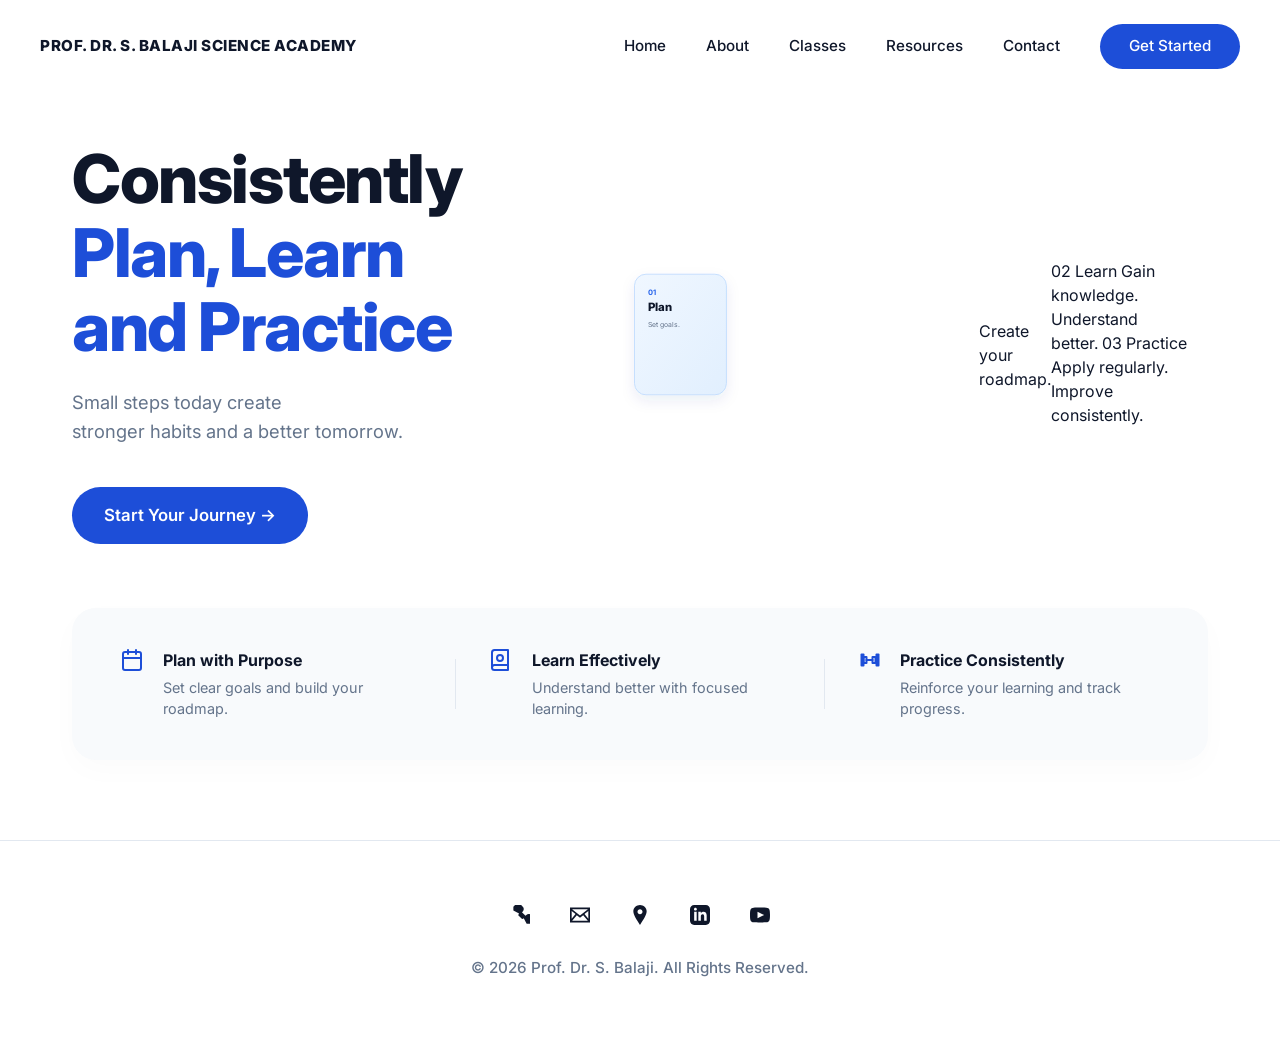
==== commit 1f28180c: "Update index.html" ====
--- a/index.html
+++ b/index.html
@@ -23,90 +23,97 @@
             </div>
 
             <div class="hero-illustration">
-                <svg viewBox="0 0 600 500" width="100%" height="100%" xmlns="http://www.w3.org/2000/svg">
+                <svg viewBox="0 0 620 460" width="100%" height="100%" xmlns="http://www.w3.org/2000/svg">
                     <defs>
-                        <pattern id="dotGrid" x="0" y="0" width="20" height="20" patternUnits="userSpaceOnUse">
-                            <circle cx="2" cy="2" r="1.5" fill="#e2e8f0" />
-                        </pattern>
-                        
-                        <filter id="softShadow" x="-30%" y="-30%" width="160%" height="160%">
-                            <feDropShadow dx="0" dy="10" stdDeviation="15" flood-color="#000000" flood-opacity="0.08"/>
+                        <filter id="cardShadow" x="-20%" y="-20%" width="140%" height="140%">
+                            <feDropShadow dx="0" dy="10" stdDeviation="12" flood-color="#1e3a8a" flood-opacity="0.08"/>
                         </filter>
                         
-                        <marker id="arrowHead" markerWidth="6" markerHeight="6" refX="4" refY="3" orient="auto">
-                            <polygon points="0 0, 6 3, 0 6" fill="#2563eb" />
-                        </marker>
-                        
-                        <linearGradient id="arrowGrad" x1="0%" y1="0%" x2="100%" y2="100%">
-                            <stop offset="0%" stop-color="#93c5fd" stop-opacity="0.5"/>
-                            <stop offset="100%" stop-color="#2563eb" stop-opacity="1"/>
+                        <linearGradient id="planGrad" x1="0%" y1="0%" x2="100%" y2="100%">
+                            <stop offset="0%" stop-color="#f0f7ff"/>
+                            <stop offset="100%" stop-color="#e1effe"/>
                         </linearGradient>
-
-                        <linearGradient id="hoodieMain" x1="0%" y1="0%" x2="100%" y2="100%">
-                            <stop offset="0%" stop-color="#3b82f6"/>
-                            <stop offset="100%" stop-color="#1d4ed8"/>
+                        <linearGradient id="learnGrad" x1="0%" y1="0%" x2="100%" y2="100%">
+                            <stop offset="0%" stop-color="#f0fdf4"/>
+                            <stop offset="100%" stop-color="#dcfce7"/>
                         </linearGradient>
-                        <linearGradient id="hoodieShadow" x1="0%" y1="0%" x2="0%" y2="100%">
-                            <stop offset="0%" stop-color="#1e40af"/>
-                            <stop offset="100%" stop-color="#172554"/>
+                        <linearGradient id="practiceGrad" x1="0%" y1="0%" x2="100%" y2="100%">
+                            <stop offset="0%" stop-color="#faf5ff"/>
+                            <stop offset="100%" stop-color="#f3e8ff"/>
                         </linearGradient>
                     </defs>
 
-                    <rect x="400" y="150" width="200" height="350" fill="url(#dotGrid)" />
-
-                    <path d="M 230 110 A 180 180 0 0 0 100 240" fill="none" stroke="url(#arrowGrad)" stroke-width="6" stroke-linecap="round" marker-end="url(#arrowHead)"/>
-                    
-                    <path d="M 170 340 A 200 120 0 0 0 430 340" fill="none" stroke="url(#arrowGrad)" stroke-width="6" stroke-linecap="round" marker-end="url(#arrowHead)"/>
-                    
-                    <path d="M 470 240 A 180 180 0 0 0 350 100" fill="none" stroke="url(#arrowGrad)" stroke-width="6" stroke-linecap="round" marker-end="url(#arrowHead)"/>
-
-                    <g transform="translate(290, 80)">
-                        <circle cx="0" cy="0" r="45" fill="#ffffff" filter="url(#softShadow)"/>
-                        <rect x="-14" y="-22" width="28" height="26" rx="4" fill="#eff6ff"/>
-                        <rect x="-14" y="-22" width="28" height="26" rx="4" fill="none" stroke="#1d4ed8" stroke-width="2.5"/>
-                        <line x1="-8" y1="-26" x2="-8" y2="-18" stroke="#1d4ed8" stroke-width="2.5" stroke-linecap="round"/>
-                        <line x1="8" y1="-26" x2="8" y2="-18" stroke="#1d4ed8" stroke-width="2.5" stroke-linecap="round"/>
-                        <line x1="-14" y1="-10" x2="14" y2="-10" stroke="#1d4ed8" stroke-width="2.5"/>
-                        <rect x="-8" y="-4" width="4" height="4" fill="#1d4ed8" rx="1"/>
-                        <rect x="4" y="-4" width="4" height="4" fill="#1d4ed8" rx="1"/>
-                        <text x="0" y="24" font-family="Inter, sans-serif" font-size="11" font-weight="700" fill="#0f172a" text-anchor="middle" letter-spacing="0.5">PLAN</text>
+                    <g transform="translate(20, 110)" filter="url(#cardShadow)">
+                        <rect x="0" y="0" width="160" height="210" rx="20" fill="url(#planGrad)" stroke="#bfdbfe" stroke-width="1.5"/>
+                        <text x="24" y="36" font-family="Inter, sans-serif" font-size="13" font-weight="700" fill="#2563eb">01</text>
+                        <text x="24" y="64" font-family="Inter, sans-serif" font-size="20" font-weight="800" fill="#0f172a">Plan</text>
+                        <text x="24" y="92" font-family="Inter, sans-serif" font-size="12" font-weight="400" fill="#64748b">Set goals.<br>Create your<br>roadmap.</text>
+                        
+                        <g transform="translate(24, 130)">
+                            <rect x="0" y="4" width="46" height="54" rx="6" fill="#ffffff" stroke="#2563eb" stroke-width="2"/>
+                            <path d="M 13 4 V 2 C 13 1, 14 0, 15 0 H 31 C 32 0, 33 1, 33 2 V 4" fill="none" stroke="#2563eb" stroke-width="2"/>
+                            <line x1="10" y1="18" x2="22" y2="18" stroke="#2563eb" stroke-width="2" stroke-linecap="round"/>
+                            <line x1="10" y1="28" x2="28" y2="28" stroke="#2563eb" stroke-width="2" stroke-linecap="round"/>
+                            <line x1="10" y1="38" x2="20" y2="38" stroke="#2563eb" stroke-width="2" stroke-linecap="round"/>
+                            <circle cx="34" cy="46" r="14" fill="#ffffff" stroke="#2563eb" stroke-width="2"/>
+                            <polyline points="34 38, 34 46, 40 46" fill="none" stroke="#2563eb" stroke-width="2" stroke-linecap="round"/>
+                        </g>
                     </g>
 
-                    <g transform="translate(130, 290)">
-                        <circle cx="0" cy="0" r="45" fill="#ffffff" filter="url(#softShadow)"/>
-                        <path d="M -16 -12 C -8 -15, 0 -15, 0 -12 L 0 8 C 0 5, -8 5, -16 8 Z" fill="#eff6ff" stroke="#1d4ed8" stroke-width="2.5" stroke-linejoin="round"/>
-                        <path d="M 16 -12 C 8 -15, 0 -15, 0 -12 L 0 8 C 0 5, 8 5, 16 8 Z" fill="#eff6ff" stroke="#1d4ed8" stroke-width="2.5" stroke-linejoin="round"/>
-                        <line x1="-12" y1="-6" x2="-4" y2="-4" stroke="#1d4ed8" stroke-width="2" stroke-linecap="round"/>
-                        <line x1="-12" y1="-1" x2="-4" y2="1" stroke="#1d4ed8" stroke-width="2" stroke-linecap="round"/>
-                        <line x1="12" y1="-6" x2="4" y2="-4" stroke="#1d4ed8" stroke-width="2" stroke-linecap="round"/>
-                        <line x1="12" y1="-1" x2="4" y2="1" stroke="#1d4ed8" stroke-width="2" stroke-linecap="round"/>
-                        <text x="0" y="24" font-family="Inter, sans-serif" font-size="11" font-weight="700" fill="#0f172a" text-anchor="middle" letter-spacing="0.5">LEARN</text>
+                    <path d="M 185 200 Q 210 185 235 200" fill="none" stroke="#94a3b8" stroke-width="2" stroke-dasharray="4 4" stroke-linecap="round"/>
+                    <polygon points="233 196, 241 200, 233 204" fill="#94a3b8"/>
+
+                    <g transform="translate(250, 110)" filter="url(#cardShadow)">
+                        <rect x="0" y="0" width="160" height="210" rx="20" fill="url(#learnGrad)" stroke="#bbf7d0" stroke-width="1.5"/>
+                        <text x="24" y="36" font-family="Inter, sans-serif" font-size="13" font-weight="700" fill="#16a34a">02</text>
+                        <text x="24" y="64" font-family="Inter, sans-serif" font-size="20" font-weight="800" fill="#0f172a">Learn</text>
+                        <text x="24" y="92" font-family="Inter, sans-serif" font-size="12" font-weight="400" fill="#64748b">Gain knowledge.<br>Understand<br>better.</text>
+                        
+                        <g transform="translate(24, 135)">
+                            <path d="M 0 10 C 18 2, 36 2, 54 10 L 54 44 C 36 36, 18 36, 0 44 Z" fill="#ffffff" stroke="#16a34a" stroke-width="2" stroke-linejoin="round"/>
+                            <path d="M 27 6 L 27 40" stroke="#16a34a" stroke-width="2"/>
+                            <path d="M 8 18 H 20 M 8 26 H 18" stroke="#16a34a" stroke-width="1.5" stroke-linecap="round"/>
+                            <path d="M 34 18 H 46 M 34 26 H 44" stroke="#16a34a" stroke-width="1.5" stroke-linecap="round"/>
+                        </g>
                     </g>
 
-                    <g transform="translate(460, 290)">
-                        <circle cx="0" cy="0" r="45" fill="#ffffff" filter="url(#softShadow)"/>
-                        <circle cx="0" cy="-6" r="16" fill="#eff6ff" stroke="#1d4ed8" stroke-width="2.5"/>
-                        <circle cx="0" cy="-6" r="6" fill="none" stroke="#1d4ed8" stroke-width="2.5"/>
-                        <line x1="8" y1="-14" x2="20" y2="-26" stroke="#1d4ed8" stroke-width="2.5" stroke-linecap="round"/>
-                        <polyline points="14 -26, 20 -26, 20 -20" fill="none" stroke="#1d4ed8" stroke-width="2.5" stroke-linecap="round" stroke-linejoin="round"/>
-                        <text x="0" y="24" font-family="Inter, sans-serif" font-size="11" font-weight="700" fill="#0f172a" text-anchor="middle" letter-spacing="0.5">PRACTICE</text>
+                    <path d="M 415 200 Q 440 185 465 200" fill="none" stroke="#94a3b8" stroke-width="2" stroke-dasharray="4 4" stroke-linecap="round"/>
+                    <polygon points="463 196, 471 200, 463 204" fill="#94a3b8"/>
+
+                    <g transform="translate(480, 110)" filter="url(#cardShadow)">
+                        <rect x="0" y="0" width="160" height="210" rx="20" fill="url(#practiceGrad)" stroke="#e9d5ff" stroke-width="1.5"/>
+                        <text x="24" y="36" font-family="Inter, sans-serif" font-size="13" font-weight="700" fill="#9333ea">03</text>
+                        <text x="24" y="64" font-family="Inter, sans-serif" font-size="20" font-weight="800" fill="#0f172a">Practice</text>
+                        <text x="24" y="92" font-family="Inter, sans-serif" font-size="12" font-weight="400" fill="#64748b">Apply regularly.<br>Improve<br>consistently.</text>
+                        
+                        <g transform="translate(32, 130)">
+                            <circle cx="24" cy="24" r="22" fill="#ffffff" stroke="#9333ea" stroke-width="2"/>
+                            <circle cx="24" cy="24" r="14" fill="none" stroke="#9333ea" stroke-width="2"/>
+                            <circle cx="24" cy="24" r="6" fill="#9333ea"/>
+                            <line x1="38" y1="10" x2="48" y2="0" stroke="#2563eb" stroke-width="2.5" stroke-linecap="round"/>
+                            <polyline points="42 0, 48 0, 48 6" fill="none" stroke="#2563eb" stroke-width="2.5" stroke-linecap="round" stroke-linejoin="round"/>
+                        </g>
                     </g>
 
-                    <g id="student" transform="translate(300, 390)">
-                        <path d="M -60 110 C -45 -10, -30 -30, -5 -30 C 25 -30, 45 -10, 60 110 Z" fill="url(#hoodieMain)" />
-                        <path d="M -35 -10 C -45 30, -55 80, -60 110" fill="none" stroke="#1e40af" stroke-width="3" stroke-linecap="round"/>
-                        <path d="M 35 -10 C 45 30, 55 80, 60 110" fill="none" stroke="#1e40af" stroke-width="3" stroke-linecap="round"/>
-                        
-                        <path d="M -10 -35 L 5 -35 L 5 -20 L -10 -20 Z" fill="#fcd0b4" />
-                        <circle cx="12" cy="-45" r="5" fill="#fcd0b4" />
-                        
-                        <path d="M -30 -20 C -40 20, -15 35, -5 35 C 10 35, 30 20, 20 -20 C 5 -30, -15 -30, -30 -20 Z" fill="url(#hoodieShadow)" />
-                        <path d="M -20 -20 C -20 10, -5 25, -5 25 C 5 25, 15 10, 15 -20" fill="none" stroke="#172554" stroke-width="4" stroke-opacity="0.4" stroke-linecap="round"/>
+                    <g transform="translate(330, 370)">
+                        <rect x="-35" y="15" width="70" height="40" rx="8" fill="#1e293b"/>
+                        <path d="M -50 90 C -35 15, -25 0, 0 0 C 25 0, 35 15, 50 90 Z" fill="#2563eb"/>
+                        <path d="M -25 15 C -35 45, -15 65, 0 65 C 15 65, 35 45, 25 15 Z" fill="#1d4ed8"/>
+                        <rect x="-8" y="-12" width="16" height="15" fill="#fcd0b4"/>
+                        <path d="M -15 -45 C -22 -75, 18 -75, 15 -45 C 18 -25, -12 -25, -15 -45 Z" fill="#0f172a"/>
+                        <path d="M -18 -55 Q 0 -80 14 -58" fill="#0f172a"/>
+                    </g>
 
-                        <path d="M -18 -65 C -25 -100, 20 -100, 22 -65 C 24 -40, -15 -40, -18 -65 Z" fill="#0f172a" />
-                        <path d="M -20 -75 Q -5 -110 18 -80" fill="#0f172a" />
-                        <path d="M 18 -80 Q 25 -75 22 -65" fill="#1e293b" />
-                        <path d="M -10 -90 Q 5 -105 15 -85" fill="none" stroke="#334155" stroke-width="2" stroke-linecap="round"/>
+                    <g transform="translate(205, 395)">
+                        <path d="M 0 0 L 8 25 H -8 Z" fill="#cbd5e1"/>
+                        <path d="M -12 0 H 12 V 4 H -12 Z" fill="#94a3b8" rx="2"/>
+                        <path d="M 0 0 Q -10 -20 -15 -30 Q -5 -15 0 0" fill="#16a34a"/>
+                        <path d="M 0 0 Q 10 -25 20 -35 Q 10 -15 0 0" fill="#22c55e"/>
+                    </g>
+
+                    <g transform="translate(425, 400)">
+                        <rect x="0" y="0" width="16" height="20" rx="3" fill="#ffffff" stroke="#cbd5e1" stroke-width="1.5"/>
+                        <path d="M 16 4 H 19 C 21 4, 21 12, 19 12 H 16" fill="none" stroke="#cbd5e1" stroke-width="1.5"/>
                     </g>
                 </svg>
             </div>
@@ -120,7 +127,7 @@
                     </div>
                     <div class="feature-text">
                         <h4>Plan with Purpose</h4>
-                        <p>Set clear goals and<br>build your roadmap.</p>
+                        <p>Set clear goals and build your roadmap.</p>
                     </div>
                 </div>
                 <div class="feature-divider"></div>
@@ -130,7 +137,7 @@
                     </div>
                     <div class="feature-text">
                         <h4>Learn Effectively</h4>
-                        <p>Understand better with<br>focused learning.</p>
+                        <p>Understand better with focused learning.</p>
                     </div>
                 </div>
                 <div class="feature-divider"></div>
@@ -140,7 +147,7 @@
                     </div>
                     <div class="feature-text">
                         <h4>Practice Consistently</h4>
-                        <p>Reinforce your learning<br>and track progress.</p>
+                        <p>Reinforce your learning and track progress.</p>
                     </div>
                 </div>
             </div>
--- a/css/style.css
+++ b/css/style.css
@@ -1,14 +1,12 @@
 :root {
     --bg-white: #ffffff;
-    --text-dark: #0b1c3c;
-    --text-blue: #1a56db;
-    --text-gray: #4b5563;
-    --border-light: #eaeff8;
+    --bg-offwhite: #f8fafc;
+    --text-dark: #0f172a;
+    --text-blue: #1d4ed8;
+    --text-gray: #64748b;
+    --border-light: #e2e8f0;
     
     --font-main: 'Inter', sans-serif;
-    --section-padding-desktop: 4rem 8%;
-    --section-padding-mobile: 2rem 5%;
-    --max-content-width: 1300px;
 }
 
 * {
@@ -22,54 +20,81 @@
     background-color: var(--bg-white);
     color: var(--text-dark);
     line-height: 1.5;
-    overflow-x: hidden;
+    -webkit-font-smoothing: antialiased;
+}
+
+/* ================= UTILITY CLASSES ================= */
+/* This strictly controls layout width and prevents items from spreading to screen edges */
+.container {
+    width: 100%;
+    max-width: 1200px;
+    margin: 0 auto;
+    padding: 0 2rem;
 }
 
 /* ================= HEADER ================= */
 .main-header {
     background-color: var(--bg-white);
-    display: flex;
-    justify-content: space-between;
-    align-items: center;
-    padding: 1rem var(--section-padding-desktop);
     position: sticky;
     top: 0;
     z-index: 1000;
-    height: 80px;
-}
-
-.logo {
-    font-size: 1.1rem;
+    border-bottom: 1px solid transparent; /* Optional divider */
+}
+
+/* Wrapper to align header contents perfectly to the grid */
+.header-container {
+    display: flex;
+    justify-content: space-between;
+    align-items: center;
+    padding: 1.5rem 0; /* Creates breathing room from the very top of the screen */
+}
+
+.logo-container {
+    display: flex;
+    align-items: center;
+    gap: 12px;
+}
+
+.logo-icon {
+    font-size: 28px;
+    font-weight: 900;
+    color: var(--text-blue);
+    font-style: italic;
+}
+
+.logo-text {
+    font-size: 0.95rem;
     font-weight: 800;
-    color: #000;
+    color: var(--text-dark);
+    line-height: 1.2;
     letter-spacing: 0.5px;
 }
 
 .desktop-nav {
     display: flex;
     align-items: center;
-    gap: 2rem;
+    gap: 2.5rem;
 }
 
 .desktop-nav a {
     text-decoration: none;
-    color: var(--text-gray);
+    color: var(--text-dark);
     font-weight: 500;
     font-size: 0.95rem;
-    transition: color 0.3s;
+    transition: color 0.2s;
 }
 
 .desktop-nav a:hover {
-    color: var(--text-dark);
+    color: var(--text-blue);
 }
 
 .btn {
     display: inline-block;
-    padding: 0.6rem 1.5rem;
+    padding: 0.7rem 1.8rem;
     border-radius: 50px;
     font-weight: 600;
     text-decoration: none;
-    transition: background 0.3s;
+    transition: background 0.3s, transform 0.2s;
 }
 
 .btn-primary {
@@ -78,47 +103,39 @@
 }
 
 .btn-primary:hover {
-    background-color: #1545b3;
+    background-color: #1e40af;
 }
 
 .mobile-menu-toggle {
     display: none;
     cursor: pointer;
     z-index: 1001;
+    color: var(--text-dark);
 }
 
 /* ================= HERO SECTION ================= */
 .hero-section {
-    background-color: var(--bg-white);
-    padding: 1rem var(--section-padding-desktop) 0;
-    /* Fit tightly to screen height minus header */
-    min-height: calc(100vh - 80px);
-    display: flex;
-    flex-direction: column;
-    justify-content: center;
-    align-items: center;
+    padding: 3rem 0 5rem 0; /* Controlled spacing top and bottom */
 }
 
 .hero-container {
-    width: 100%;
-    max-width: var(--max-content-width);
     display: flex;
     align-items: center;
     justify-content: space-between;
-    gap: 2rem;
-    margin-bottom: 2rem; /* Reduced to bring features bar up */
+    gap: 4rem;
+    margin-bottom: 4rem; /* Space between content and bottom features bar */
 }
 
 /* Text Content */
 .hero-content {
     flex: 1;
-    max-width: 550px;
+    max-width: 500px;
 }
 
 .hero-content h1 {
-    font-size: 4rem;
+    font-size: 4.2rem;
     line-height: 1.1;
-    margin-bottom: 1.2rem;
+    margin-bottom: 1.5rem;
     letter-spacing: -1.5px;
 }
 
@@ -127,72 +144,108 @@
 
 .hero-content p {
     color: var(--text-gray);
-    font-size: 1.1rem;
-    margin-bottom: 2rem;
+    font-size: 1.15rem;
+    margin-bottom: 2.5rem;
     line-height: 1.6;
 }
 
 .btn-large {
     padding: 1rem 2rem;
-    font-size: 1rem;
+    font-size: 1.05rem;
 }
 
 /* Illustration Container */
 .hero-illustration {
     flex: 1.2;
     display: flex;
-    justify-content: center;
-    align-items: center;
-    max-width: 600px;
+    justify-content: flex-end;
+    align-items: center;
 }
 
 /* ================= HERO FEATURES BAR ================= */
 .hero-features-bar {
-    width: 100%;
-    max-width: var(--max-content-width);
+    background-color: var(--bg-offwhite);
+    border-radius: 24px;
     display: flex;
     justify-content: space-between;
     align-items: center;
-    padding: 2rem 0;
-    border-top: 1px solid var(--border-light);
+    padding: 2.5rem 3rem;
+    box-shadow: 0 10px 30px rgba(0,0,0,0.02);
 }
 
 .feature-item {
     display: flex;
-    align-items: center;
-    gap: 1rem;
+    align-items: flex-start;
+    gap: 1.2rem;
     flex: 1;
-    padding: 0 1.5rem;
 }
 
 .feature-icon {
     display: flex;
     align-items: center;
     justify-content: center;
-    width: 48px;
-    height: 48px;
-    background-color: #f0f5ff;
-    border-radius: 12px;
     flex-shrink: 0;
+    color: var(--text-blue);
 }
 
 .feature-text h4 {
-    font-size: 0.95rem;
+    font-size: 1rem;
     font-weight: 700;
     color: var(--text-dark);
-    margin-bottom: 0.2rem;
+    margin-bottom: 0.3rem;
 }
 
 .feature-text p {
-    font-size: 0.85rem;
+    font-size: 0.9rem;
     color: var(--text-gray);
-    line-height: 1.4;
+    line-height: 1.5;
 }
 
 .feature-divider {
     width: 1px;
-    height: 40px;
+    height: 50px;
     background-color: var(--border-light);
+    margin: 0 2rem;
+}
+
+/* ================= FOOTER ================= */
+/* Fixing the alignment to perfectly center everything */
+.main-footer {
+    background-color: var(--bg-white);
+    padding: 4rem 0;
+    border-top: 1px solid var(--border-light);
+    text-align: center; 
+}
+
+.footer-container {
+    display: flex;
+    flex-direction: column;
+    align-items: center;
+    justify-content: center;
+    gap: 2rem;
+}
+
+.footer-icons {
+    display: flex;
+    justify-content: center;
+    gap: 2.5rem;
+}
+
+.footer-icons a {
+    color: var(--text-dark);
+    transition: opacity 0.2s, transform 0.2s;
+    display: inline-flex;
+}
+
+.footer-icons a:hover {
+    opacity: 0.6;
+    transform: translateY(-2px);
+}
+
+.footer-copyright {
+    color: var(--text-gray);
+    font-size: 0.95rem;
+    font-weight: 500;
 }
 
 /* ================= MEDIA QUERIES (MOBILE) ================= */
@@ -211,58 +264,74 @@
     }
 
     .hero-content h1 {
-        font-size: 2.4rem; 
-        letter-spacing: -0.5px;
+        font-size: 3rem; 
+        letter-spacing: -1px;
     }
     
     .hero-illustration {
         width: 100%;
-        max-width: 500px;
+        max-width: 550px;
+        justify-content: center;
     }
 
     .hero-features-bar {
         flex-direction: column;
-        align-items: flex-start;
-        gap: 1.5rem;
-        padding: 2rem 0;
-    }
-
-    .feature-item { width: 100%; padding: 0; }
-    .feature-divider { display: none; }
+        align-items: center;
+        text-align: center;
+        gap: 2rem;
+        padding: 2.5rem 1.5rem;
+    }
+
+    .feature-item { 
+        flex-direction: column; 
+        align-items: center; 
+        width: 100%; 
+    }
+
+    .feature-divider { 
+        display: block; 
+        width: 80%; 
+        height: 1px; 
+        margin: 0; 
+    }
 }
 
 @media (max-width: 768px) {
-    .main-header {
-        padding: 1rem var(--section-padding-mobile);
-    }
-    
-    /* Strictly force the logo to one line on mobile */
-    .logo {
-        font-size: clamp(9px, 2.8vw, 14px);
-        white-space: nowrap;
-        overflow: hidden;
-        text-overflow: ellipsis;
-        max-width: 80%; /* leave room for hamburger */
+    .container {
+        padding: 0 1.5rem;
+    }
+    
+    .hero-content h1 {
+        font-size: 2.4rem; 
+    }
+
+    /* Force Logo to one line and reduce font on mobile */
+    .logo-text {
+        font-size: 11px;
+        white-space: nowrap; 
+    }
+    
+    .logo-icon {
+        font-size: 20px;
     }
 
     .mobile-menu-toggle {
         display: block;
     }
 
-    /* Mobile Navigation Drawer */
     .desktop-nav {
         position: fixed;
-        top: 80px; /* Right below the header */
-        right: -100%; /* Hidden by default */
-        width: 280px;
-        height: calc(100vh - 80px);
+        top: 75px; 
+        right: -100%; 
+        width: 100%;
+        height: calc(100vh - 75px);
         background-color: var(--bg-white);
         flex-direction: column;
-        align-items: flex-start;
-        padding: 2rem;
-        gap: 1.5rem;
-        box-shadow: -5px 0 15px rgba(0,0,0,0.05);
+        align-items: center;
+        padding: 3rem 2rem;
+        gap: 2rem;
         transition: right 0.3s ease-in-out;
+        box-shadow: none;
     }
 
     .desktop-nav.active {
@@ -270,15 +339,9 @@
     }
     
     .desktop-nav a {
+        font-size: 1.2rem;
         width: 100%;
+        text-align: center;
         padding: 0.5rem 0;
-        font-size: 1.1rem;
-        border-bottom: 1px solid var(--border-light);
-    }
-    
-    .desktop-nav .btn {
-        border-bottom: none;
-        text-align: center;
-        margin-top: 1rem;
-    }
-}
+    }
+}
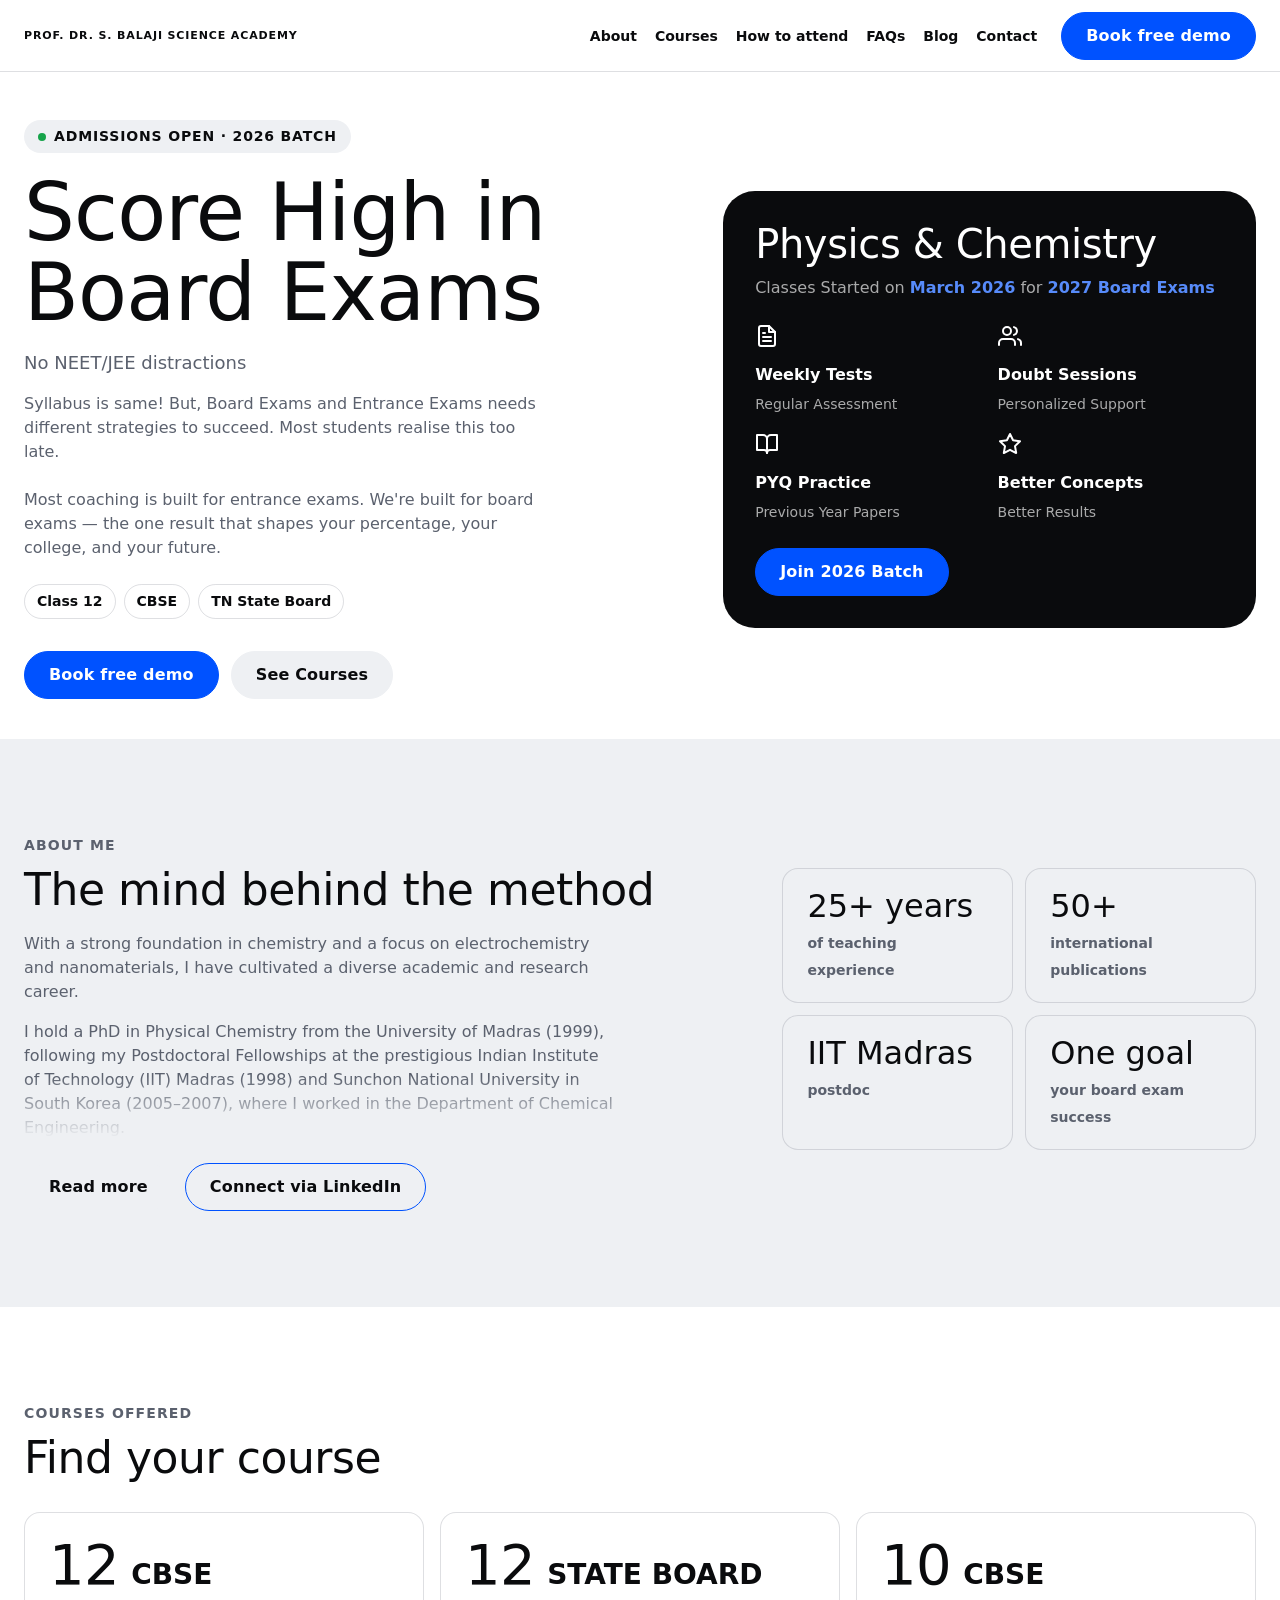
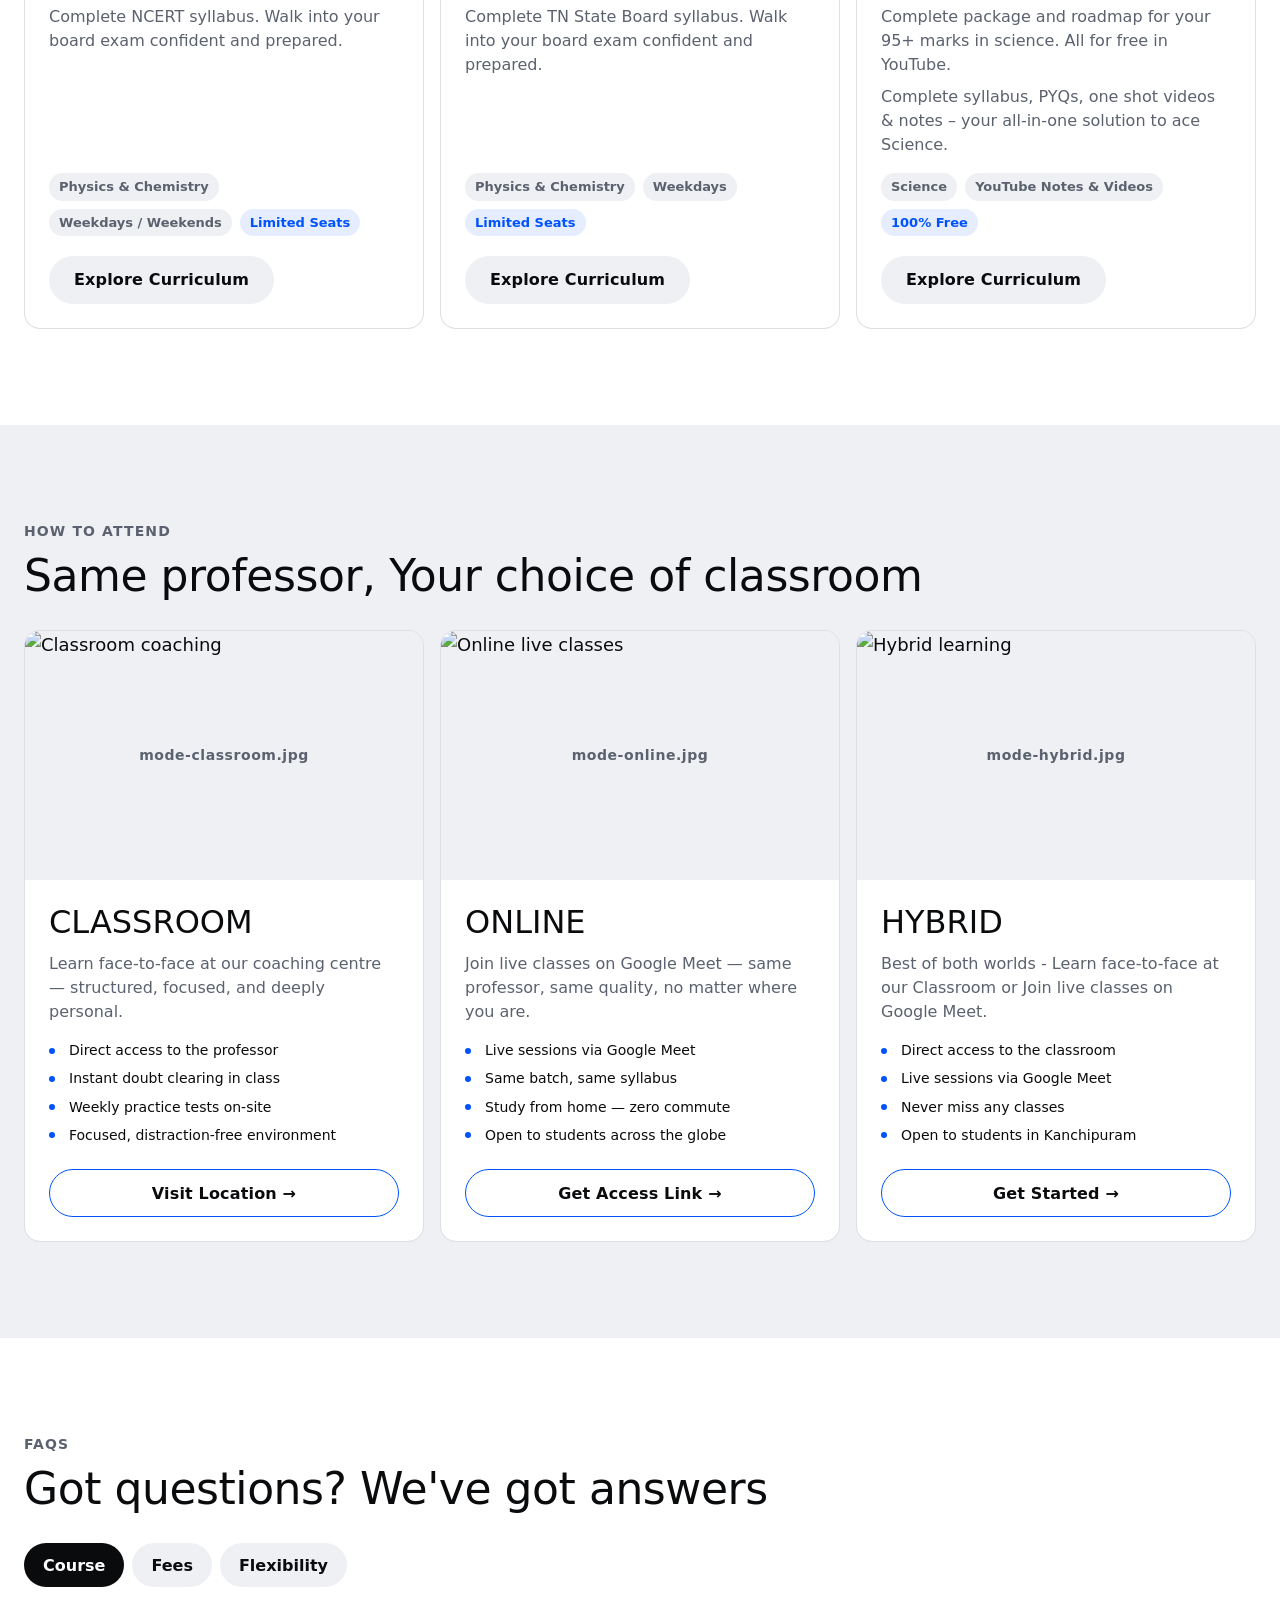
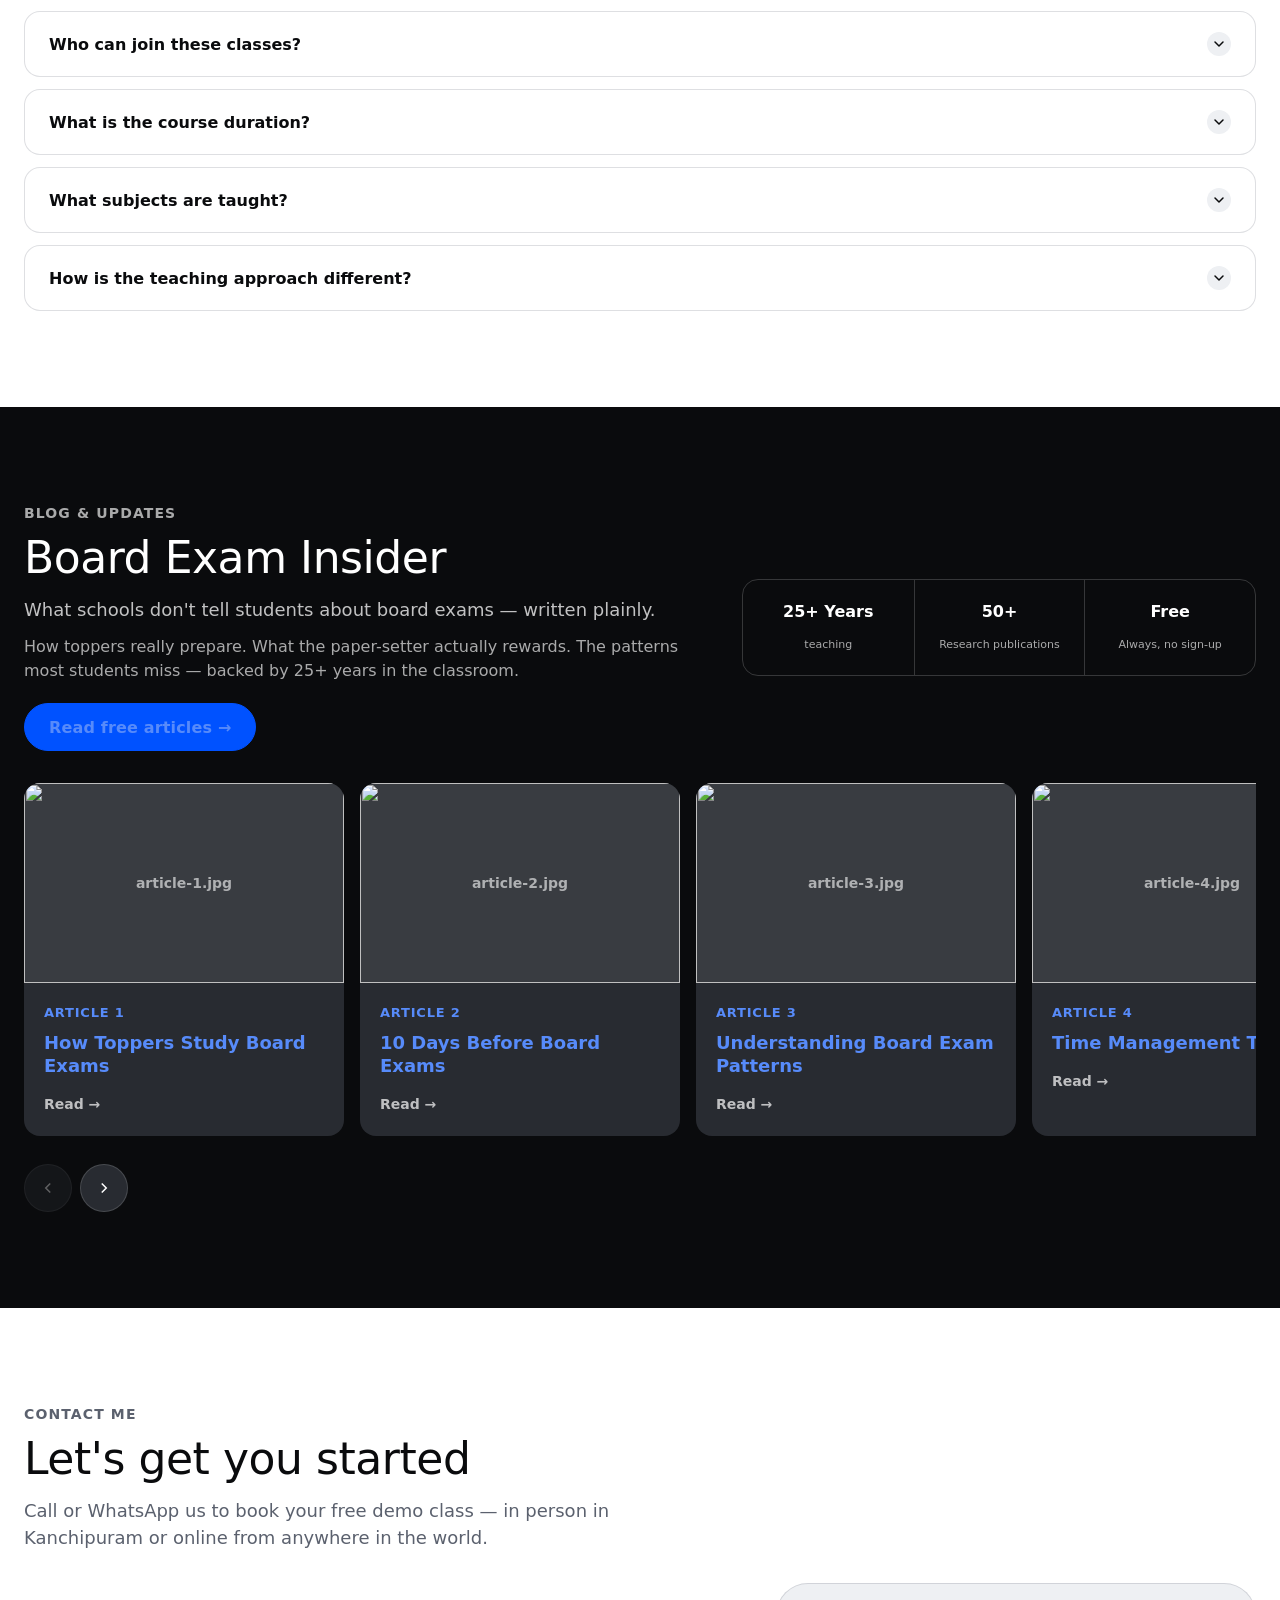
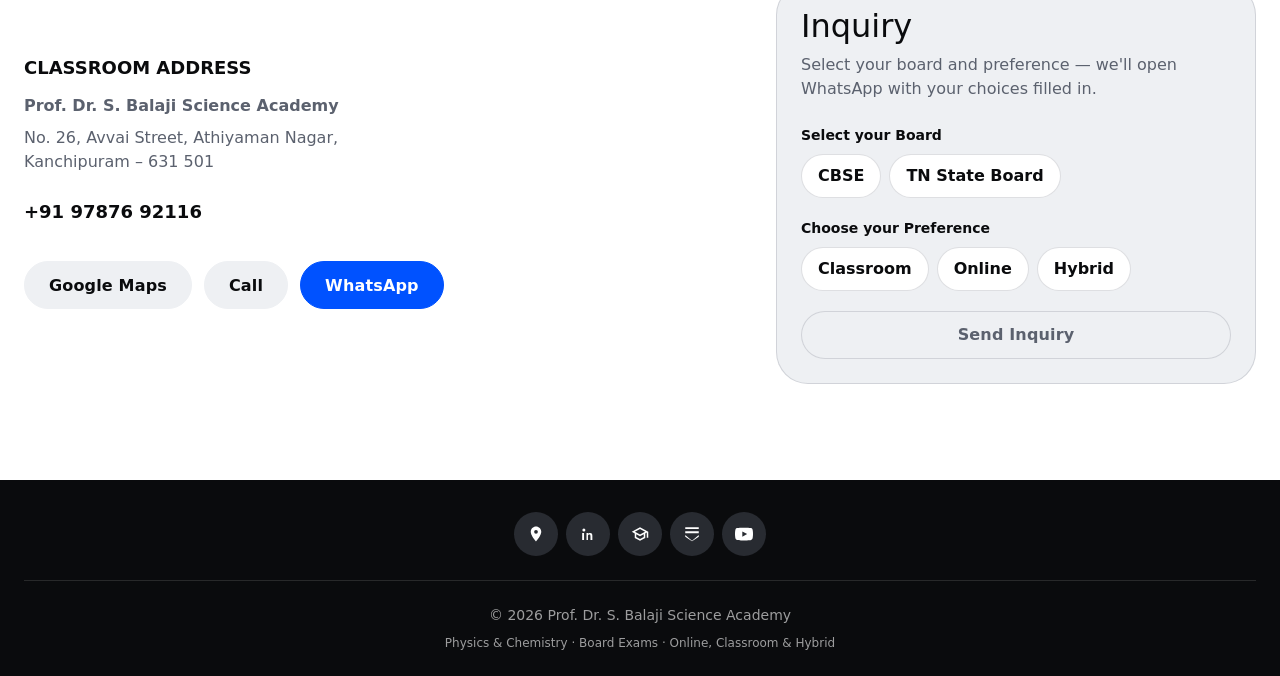
==== commit 3fced880: "Add files via upload" ====
--- a/index.html
+++ b/index.html
@@ -1,161 +1,505 @@
-<!DOCTYPE html>
+<!doctype html>
 <html lang="en">
 <head>
-    <meta charset="UTF-8">
-    <meta name="viewport" content="width=device-width, initial-scale=1.0">
-    <title>Prof. Dr. S. Balaji Science Academy</title>
-    <link rel="stylesheet" href="css/style.css">
-    <link href="https://fonts.googleapis.com/css2?family=Inter:wght@400;500;600;700;800&display=swap" rel="stylesheet">
+  <meta charset="utf-8" />
+  <meta name="viewport" content="width=device-width, initial-scale=1" />
+  <meta name="description" content="Physics & Chemistry coaching for Class 12 CBSE and TN State Board by Prof. Dr. S. Balaji. Board-exam focused. Classroom, online & hybrid in Kanchipuram." />
+  <title>Physics & Chemistry Coaching for Class 12 | Prof. Dr. S. Balaji</title>
+  <style>
+    /* Coinbase design system tokens */
+    :root {
+      --bg:           #ffffff;
+      --surface:      #eef0f3;
+      --surface-warm: var(--surface);
+      --fg:           #0a0b0d;
+      --fg-2:         var(--fg);
+      --muted:        #5b616e;
+      --meta:         var(--muted);
+      --border:       rgba(91, 97, 110, 0.2);
+      --border-soft:  var(--border);
+      --accent:       #0052ff;
+      --accent-on:    #ffffff;
+      --accent-hover: #578bfa;
+      --accent-active: #0667d0;
+      --font-body:    "Inter", system-ui, sans-serif;
+      --radius-pill:  56px;
+      --radius-sm:    8px;
+    }
+    body { font-family: var(--font-body); background-color: var(--bg); color: var(--fg); line-height: 1.5; }
+    .btn { display: inline-flex; align-items: center; justify-content: center; padding: 16px 32px; font-weight: 600; text-decoration: none; border-radius: var(--radius-pill); transition: background-color 150ms; }
+    .btn-primary { background-color: var(--accent); color: var(--accent-on); }
+    .btn-primary:hover { background-color: var(--accent-hover); }
+    .btn-secondary { background-color: var(--surface); color: var(--fg); }
+    .btn-secondary:hover { background-color: var(--accent-hover); color: var(--accent-on); }
+    .card { border: 1px solid var(--border); border-radius: 16px; padding: 24px; }
+  </style>
+  <link rel="stylesheet" href="css/styles.css" />
 </head>
 <body>
-
-    <div id="header-placeholder"></div>
-
-    <main class="hero-section">
-        <div class="container hero-container">
-            
-            <div class="hero-content">
-                <h1><span class="dark-text">Consistently</span><br>
-                    <span class="blue-text">Plan, Learn<br>and Practice</span>
-                </h1>
-                <p>Small steps today create<br>stronger habits and a better tomorrow.</p>
-                <a href="#" class="btn btn-primary btn-large">Start Your Journey &rarr;</a>
-            </div>
-
-            <div class="hero-illustration">
-                <svg viewBox="0 0 620 460" width="100%" height="100%" xmlns="http://www.w3.org/2000/svg">
-                    <defs>
-                        <filter id="cardShadow" x="-20%" y="-20%" width="140%" height="140%">
-                            <feDropShadow dx="0" dy="10" stdDeviation="12" flood-color="#1e3a8a" flood-opacity="0.08"/>
-                        </filter>
-                        
-                        <linearGradient id="planGrad" x1="0%" y1="0%" x2="100%" y2="100%">
-                            <stop offset="0%" stop-color="#f0f7ff"/>
-                            <stop offset="100%" stop-color="#e1effe"/>
-                        </linearGradient>
-                        <linearGradient id="learnGrad" x1="0%" y1="0%" x2="100%" y2="100%">
-                            <stop offset="0%" stop-color="#f0fdf4"/>
-                            <stop offset="100%" stop-color="#dcfce7"/>
-                        </linearGradient>
-                        <linearGradient id="practiceGrad" x1="0%" y1="0%" x2="100%" y2="100%">
-                            <stop offset="0%" stop-color="#faf5ff"/>
-                            <stop offset="100%" stop-color="#f3e8ff"/>
-                        </linearGradient>
-                    </defs>
-
-                    <g transform="translate(20, 110)" filter="url(#cardShadow)">
-                        <rect x="0" y="0" width="160" height="210" rx="20" fill="url(#planGrad)" stroke="#bfdbfe" stroke-width="1.5"/>
-                        <text x="24" y="36" font-family="Inter, sans-serif" font-size="13" font-weight="700" fill="#2563eb">01</text>
-                        <text x="24" y="64" font-family="Inter, sans-serif" font-size="20" font-weight="800" fill="#0f172a">Plan</text>
-                        <text x="24" y="92" font-family="Inter, sans-serif" font-size="12" font-weight="400" fill="#64748b">Set goals.<br>Create your<br>roadmap.</text>
-                        
-                        <g transform="translate(24, 130)">
-                            <rect x="0" y="4" width="46" height="54" rx="6" fill="#ffffff" stroke="#2563eb" stroke-width="2"/>
-                            <path d="M 13 4 V 2 C 13 1, 14 0, 15 0 H 31 C 32 0, 33 1, 33 2 V 4" fill="none" stroke="#2563eb" stroke-width="2"/>
-                            <line x1="10" y1="18" x2="22" y2="18" stroke="#2563eb" stroke-width="2" stroke-linecap="round"/>
-                            <line x1="10" y1="28" x2="28" y2="28" stroke="#2563eb" stroke-width="2" stroke-linecap="round"/>
-                            <line x1="10" y1="38" x2="20" y2="38" stroke="#2563eb" stroke-width="2" stroke-linecap="round"/>
-                            <circle cx="34" cy="46" r="14" fill="#ffffff" stroke="#2563eb" stroke-width="2"/>
-                            <polyline points="34 38, 34 46, 40 46" fill="none" stroke="#2563eb" stroke-width="2" stroke-linecap="round"/>
-                        </g>
-                    </g>
-
-                    <path d="M 185 200 Q 210 185 235 200" fill="none" stroke="#94a3b8" stroke-width="2" stroke-dasharray="4 4" stroke-linecap="round"/>
-                    <polygon points="233 196, 241 200, 233 204" fill="#94a3b8"/>
-
-                    <g transform="translate(250, 110)" filter="url(#cardShadow)">
-                        <rect x="0" y="0" width="160" height="210" rx="20" fill="url(#learnGrad)" stroke="#bbf7d0" stroke-width="1.5"/>
-                        <text x="24" y="36" font-family="Inter, sans-serif" font-size="13" font-weight="700" fill="#16a34a">02</text>
-                        <text x="24" y="64" font-family="Inter, sans-serif" font-size="20" font-weight="800" fill="#0f172a">Learn</text>
-                        <text x="24" y="92" font-family="Inter, sans-serif" font-size="12" font-weight="400" fill="#64748b">Gain knowledge.<br>Understand<br>better.</text>
-                        
-                        <g transform="translate(24, 135)">
-                            <path d="M 0 10 C 18 2, 36 2, 54 10 L 54 44 C 36 36, 18 36, 0 44 Z" fill="#ffffff" stroke="#16a34a" stroke-width="2" stroke-linejoin="round"/>
-                            <path d="M 27 6 L 27 40" stroke="#16a34a" stroke-width="2"/>
-                            <path d="M 8 18 H 20 M 8 26 H 18" stroke="#16a34a" stroke-width="1.5" stroke-linecap="round"/>
-                            <path d="M 34 18 H 46 M 34 26 H 44" stroke="#16a34a" stroke-width="1.5" stroke-linecap="round"/>
-                        </g>
-                    </g>
-
-                    <path d="M 415 200 Q 440 185 465 200" fill="none" stroke="#94a3b8" stroke-width="2" stroke-dasharray="4 4" stroke-linecap="round"/>
-                    <polygon points="463 196, 471 200, 463 204" fill="#94a3b8"/>
-
-                    <g transform="translate(480, 110)" filter="url(#cardShadow)">
-                        <rect x="0" y="0" width="160" height="210" rx="20" fill="url(#practiceGrad)" stroke="#e9d5ff" stroke-width="1.5"/>
-                        <text x="24" y="36" font-family="Inter, sans-serif" font-size="13" font-weight="700" fill="#9333ea">03</text>
-                        <text x="24" y="64" font-family="Inter, sans-serif" font-size="20" font-weight="800" fill="#0f172a">Practice</text>
-                        <text x="24" y="92" font-family="Inter, sans-serif" font-size="12" font-weight="400" fill="#64748b">Apply regularly.<br>Improve<br>consistently.</text>
-                        
-                        <g transform="translate(32, 130)">
-                            <circle cx="24" cy="24" r="22" fill="#ffffff" stroke="#9333ea" stroke-width="2"/>
-                            <circle cx="24" cy="24" r="14" fill="none" stroke="#9333ea" stroke-width="2"/>
-                            <circle cx="24" cy="24" r="6" fill="#9333ea"/>
-                            <line x1="38" y1="10" x2="48" y2="0" stroke="#2563eb" stroke-width="2.5" stroke-linecap="round"/>
-                            <polyline points="42 0, 48 0, 48 6" fill="none" stroke="#2563eb" stroke-width="2.5" stroke-linecap="round" stroke-linejoin="round"/>
-                        </g>
-                    </g>
-
-                    <g transform="translate(330, 370)">
-                        <rect x="-35" y="15" width="70" height="40" rx="8" fill="#1e293b"/>
-                        <path d="M -50 90 C -35 15, -25 0, 0 0 C 25 0, 35 15, 50 90 Z" fill="#2563eb"/>
-                        <path d="M -25 15 C -35 45, -15 65, 0 65 C 15 65, 35 45, 25 15 Z" fill="#1d4ed8"/>
-                        <rect x="-8" y="-12" width="16" height="15" fill="#fcd0b4"/>
-                        <path d="M -15 -45 C -22 -75, 18 -75, 15 -45 C 18 -25, -12 -25, -15 -45 Z" fill="#0f172a"/>
-                        <path d="M -18 -55 Q 0 -80 14 -58" fill="#0f172a"/>
-                    </g>
-
-                    <g transform="translate(205, 395)">
-                        <path d="M 0 0 L 8 25 H -8 Z" fill="#cbd5e1"/>
-                        <path d="M -12 0 H 12 V 4 H -12 Z" fill="#94a3b8" rx="2"/>
-                        <path d="M 0 0 Q -10 -20 -15 -30 Q -5 -15 0 0" fill="#16a34a"/>
-                        <path d="M 0 0 Q 10 -25 20 -35 Q 10 -15 0 0" fill="#22c55e"/>
-                    </g>
-
-                    <g transform="translate(425, 400)">
-                        <rect x="0" y="0" width="16" height="20" rx="3" fill="#ffffff" stroke="#cbd5e1" stroke-width="1.5"/>
-                        <path d="M 16 4 H 19 C 21 4, 21 12, 19 12 H 16" fill="none" stroke="#cbd5e1" stroke-width="1.5"/>
-                    </g>
-                </svg>
-            </div>
-        </div>
-
-        <div class="container">
-            <div class="hero-features-bar">
-                <div class="feature-item">
-                    <div class="feature-icon">
-                        <svg width="24" height="24" viewBox="0 0 24 24" fill="none" stroke="#1d4ed8" stroke-width="2" stroke-linecap="round" stroke-linejoin="round"><rect x="3" y="4" width="18" height="18" rx="2" ry="2"></rect><line x1="16" y1="2" x2="16" y2="6"></line><line x1="8" y1="2" x2="8" y2="6"></line><line x1="3" y1="10" x2="21" y2="10"></line></svg>
-                    </div>
-                    <div class="feature-text">
-                        <h4>Plan with Purpose</h4>
-                        <p>Set clear goals and build your roadmap.</p>
-                    </div>
-                </div>
-                <div class="feature-divider"></div>
-                <div class="feature-item">
-                    <div class="feature-icon">
-                        <svg width="24" height="24" viewBox="0 0 24 24" fill="none" stroke="#1d4ed8" stroke-width="2" stroke-linecap="round" stroke-linejoin="round"><path d="M4 19.5A2.5 2.5 0 0 1 6.5 17H20"></path><path d="M6.5 2H20v20H6.5A2.5 2.5 0 0 1 4 19.5v-15A2.5 2.5 0 0 1 6.5 2z"></path><circle cx="12" cy="10" r="3"></circle></svg>
-                    </div>
-                    <div class="feature-text">
-                        <h4>Learn Effectively</h4>
-                        <p>Understand better with focused learning.</p>
-                    </div>
-                </div>
-                <div class="feature-divider"></div>
-                <div class="feature-item">
-                    <div class="feature-icon">
-                        <svg width="24" height="24" viewBox="0 0 24 24" fill="none" stroke="#1d4ed8" stroke-width="2" stroke-linecap="round" stroke-linejoin="round"><path d="M6.5 6.5h-2v11h2v-11z"></path><path d="M21.5 6.5h-2v11h2v-11z"></path><path d="M9.5 9h-3v6h3v-6z"></path><path d="M18.5 9h-3v6h3v-6z"></path><path d="M9.5 12h6"></path></svg>
-                    </div>
-                    <div class="feature-text">
-                        <h4>Practice Consistently</h4>
-                        <p>Reinforce your learning and track progress.</p>
-                    </div>
-                </div>
-            </div>
-        </div>
-    </main>
-
-    <div id="footer-placeholder"></div>
-
-    <script src="js/main.js"></script>
+  <header class="site-header" data-od-id="site-header">
+    <div class="container header-inner">
+      <a class="brand" href="#top" data-od-id="brand" style="white-space: nowrap; font-size: 11px;">PROF. DR. S. BALAJI SCIENCE ACADEMY</a>
+      <style>
+        @media (min-width: 480px) {
+          .site-header .brand { font-size: 13px; }
+        }
+        @media (min-width: 896px) {
+          .site-header .brand { font-size: 16px; }
+        }
+      </style>
+      <div class="header-right">
+        <nav class="nav-desktop" aria-label="Primary" data-od-id="nav-desktop">
+          <a href="#about">About</a>
+          <a href="#courses">Courses</a>
+          <a href="#attend">How to attend</a>
+          <a href="#faq">FAQs</a>
+          <a href="#blog">Blog</a>
+          <a href="#contact">Contact</a>
+        </nav>
+        <div class="nav-actions">
+          <a class="btn btn-primary" href="#contact" data-od-id="header-cta">Book free demo</a>
+        </div>
+      </div>
+      <button class="menu-toggle" id="menu-toggle" type="button" aria-label="Open menu" aria-expanded="false" aria-controls="nav-mobile" data-od-id="menu-toggle">
+        <span></span>
+      </button>
+    </div>
+  </header>
+
+  <nav class="nav-mobile" id="nav-mobile" aria-label="Mobile">
+    <a href="#about">About</a>
+    <a href="#courses">Courses</a>
+    <a href="#attend">How to attend</a>
+    <a href="#faq">FAQs</a>
+    <a href="#blog">Blog</a>
+    <a href="#contact">Contact</a>
+    <a class="btn btn-primary btn-block" href="#contact">Book free demo</a>
+  </nav>
+
+  <main id="top">
+    <!-- HERO -->
+    <section class="section hero" data-od-id="hero" style="background-color: var(--bg);">
+      <div class="container hero-grid">
+        <div>
+          <div class="hero-badge" data-od-id="admissions-badge"><span class="dot" aria-hidden="true"></span> Admissions open · 2026 batch</div>
+          <h1 data-od-id="hero-title">Score High in Board Exams</h1>
+          <p class="lead" data-od-id="hero-lead">No NEET/JEE distractions</p>
+          <p class="hero-sub">Syllabus is same! But, Board Exams and Entrance Exams needs different strategies to succeed. Most students realise this too late.</p>
+          <p class="hero-sub">Most coaching is built for entrance exams. We're built for board exams — the one result that shapes your percentage, your college, and your future.</p>
+          <div class="hero-tags" data-od-id="hero-tags">
+            <span class="tag">Class 12</span>
+            <span class="tag">CBSE</span>
+            <span class="tag">TN State Board</span>
+          </div>
+          <div class="hero-cta">
+            <a class="btn btn-primary" data-wa="demo" href="https://wa.me/919787692116" target="_blank" rel="noopener noreferrer" data-od-id="cta-demo">Book free demo</a>
+            <a class="btn btn-secondary" href="#courses" data-od-id="cta-courses">See Courses</a>
+          </div>
+        </div>
+        <aside class="hero-panel" data-od-id="hero-panel">
+          <h2>Physics &amp; Chemistry</h2>
+          <p class="panel-line" data-od-id="panel-line"><span class="panel-muted">Classes Started on</span> <strong class="panel-accent">March 2026</strong> <span class="panel-muted">for</span> <strong class="panel-accent">2027 Board Exams</strong></p>
+            <div class="feature-grid">
+              <div class="feature-item"><svg width="24" height="24" viewBox="0 0 24 24" fill="none" stroke="currentColor" stroke-width="2" stroke-linecap="round" stroke-linejoin="round" style="margin-bottom:8px;"><path d="M14 2H6a2 2 0 0 0-2 2v16a2 2 0 0 0 2 2h12a2 2 0 0 0 2-2V8z"></path><polyline points="14 2 14 8 20 8"></polyline><line x1="16" y1="13" x2="8" y2="13"></line><line x1="16" y1="17" x2="8" y2="17"></line><polyline points="10 9 9 9 8 9"></polyline></svg><strong>Weekly Tests</strong><span>Regular Assessment</span></div>
+              <div class="feature-item"><svg width="24" height="24" viewBox="0 0 24 24" fill="none" stroke="currentColor" stroke-width="2" stroke-linecap="round" stroke-linejoin="round" style="margin-bottom:8px;"><path d="M17 21v-2a4 4 0 0 0-4-4H5a4 4 0 0 0-4 4v2"></path><circle cx="9" cy="7" r="4"></circle><path d="M23 21v-2a4 4 0 0 0-3-3.87"></path><path d="M16 3.13a4 4 0 0 1 0 7.75"></path></svg><strong>Doubt Sessions</strong><span>Personalized Support</span></div>
+              <div class="feature-item"><svg width="24" height="24" viewBox="0 0 24 24" fill="none" stroke="currentColor" stroke-width="2" stroke-linecap="round" stroke-linejoin="round" style="margin-bottom:8px;"><path d="M2 3h6a4 4 0 0 1 4 4v14a3 3 0 0 0-3-3H2z"></path><path d="M22 3h-6a4 4 0 0 0-4 4v14a3 3 0 0 1 3-3h7z"></path></svg><strong>PYQ Practice</strong><span>Previous Year Papers</span></div>
+              <div class="feature-item"><svg width="24" height="24" viewBox="0 0 24 24" fill="none" stroke="currentColor" stroke-width="2" stroke-linecap="round" stroke-linejoin="round" style="margin-bottom:8px;"><polygon points="12 2 15.09 8.26 22 9.27 17 14.14 18.18 21.02 12 17.77 5.82 21.02 7 14.14 2 9.27 8.91 8.26 12 2"></polygon></svg><strong>Better Concepts</strong><span>Better Results</span></div>
+            </div>
+          <a class="btn btn-primary" data-wa="batch" href="https://wa.me/919787692116" target="_blank" rel="noopener noreferrer" data-od-id="cta-batch">Join 2026 Batch</a>
+        </aside>
+      </div>
+    </section>
+
+    <!-- ABOUT -->
+    <section class="section section-surface" id="about" data-od-id="about">
+      <div class="container">
+        <p class="eyebrow">About me</p>
+        <div class="about-grid">
+          <div>
+            <h2 data-od-id="about-title">The mind behind the method</h2>
+            <div class="about-bio" id="about-bio" data-od-id="about-bio">
+              <div class="about-bio-inner">
+                <p>With a strong foundation in chemistry and a focus on electrochemistry and nanomaterials, I have cultivated a diverse academic and research career.</p>
+                <p>I hold a PhD in Physical Chemistry from the University of Madras (1999), following my Postdoctoral Fellowships at the prestigious Indian Institute of Technology (IIT) Madras (1998) and Sunchon National University in South Korea (2005–2007), where I worked in the Department of Chemical Engineering.</p>
+                <p>My research further expanded during a visiting scientist tenure at Jawaharlal Nehru Centre for Advanced Scientific Research (JNCASR), Bengaluru, focusing on nanomaterials and nanoelectrocatalysis in 2010.</p>
+                <p>I was also honoured to be selected as a Brainpool Research Fellow at Sunchon National University from 2014 to 2015 — one of only 32 researchers worldwide chosen by the Government of South Korea for groundbreaking research in electrochemistry.</p>
+                <p>My academic journey began with a Bachelor of Science in Chemistry from the University of Madras (1986–1989), where I graduated first in my class, and continued with a Master of Science in Applied Chemistry from Anna University (1989–1991), earning first-class distinction.</p>
+              </div>
+            </div>
+            <div class="about-actions">
+              <button class="btn btn-secondary" type="button" id="about-toggle" data-od-id="about-toggle">Read more</button>
+              <a class="btn btn-outline" href="https://www.linkedin.com/in/profdrsbalaji" target="_blank" rel="noopener noreferrer" data-od-id="linkedin-link">Connect via LinkedIn</a>
+            </div>
+          </div>
+          <div class="stats" data-od-id="about-stats">
+            <div class="stat-card"><strong>25+ years</strong><span>of teaching experience</span></div>
+            <div class="stat-card"><strong>50+</strong><span>international publications</span></div>
+            <div class="stat-card"><strong>IIT Madras</strong><span>postdoc</span></div>
+            <div class="stat-card"><strong>One goal</strong><span>your board exam success</span></div>
+          </div>
+        </div>
+      </div>
+    </section>
+
+    <!-- COURSES -->
+    <section class="section" id="courses" data-od-id="courses">
+      <div class="container">
+        <div class="section-head">
+          <p class="eyebrow">Courses offered</p>
+          <h2 data-od-id="courses-title">Find your course</h2>
+        </div>
+        <div class="course-grid">
+          <article class="card card-lift" data-od-id="course-cbse-12">
+            <div class="card-title-row">
+              <span class="card-grade">12</span>
+              <h3>CBSE</h3>
+            </div>
+            <p>Complete NCERT syllabus. Walk into your board exam confident and prepared.</p>
+            <div class="card-meta">
+              <span class="badge">Physics &amp; Chemistry</span>
+              <span class="badge">Weekdays / Weekends</span>
+              <span class="badge badge-accent">Limited Seats</span>
+            </div>
+            <a class="btn btn-secondary" data-wa="batch" href="https://wa.me/919787692116" target="_blank" rel="noopener noreferrer">Explore Curriculum</a>
+          </article>
+          <article class="card card-lift" data-od-id="course-state-12">
+            <div class="card-title-row">
+              <span class="card-grade">12</span>
+              <h3>STATE BOARD</h3>
+            </div>
+            <p>Complete TN State Board syllabus. Walk into your board exam confident and prepared.</p>
+            <div class="card-meta">
+              <span class="badge">Physics &amp; Chemistry</span>
+              <span class="badge">Weekdays</span>
+              <span class="badge badge-accent">Limited Seats</span>
+            </div>
+            <a class="btn btn-secondary" data-wa="batch" href="https://wa.me/919787692116" target="_blank" rel="noopener noreferrer">Explore Curriculum</a>
+          </article>
+          <article class="card card-lift" data-od-id="course-cbse-10">
+            <div class="card-title-row">
+              <span class="card-grade">10</span>
+              <h3>CBSE</h3>
+            </div>
+            <p>Complete package and roadmap for your 95+ marks in science. All for free in YouTube.</p>
+            <p class="body-sm body-muted" style="margin-top:-8px;margin-bottom:16px">Complete syllabus, PYQs, one shot videos &amp; notes – your all-in-one solution to ace Science.</p>
+            <div class="card-meta">
+              <span class="badge">Science</span>
+              <span class="badge">YouTube Notes &amp; Videos</span>
+              <span class="badge badge-accent">100% Free</span>
+            </div>
+            <a class="btn btn-secondary" href="https://www.youtube.com/@CBSEdigest" target="_blank" rel="noopener noreferrer">Explore Curriculum</a>
+          </article>
+        </div>
+      </div>
+    </section>
+
+    <!-- HOW TO ATTEND -->
+    <section class="section section-surface" id="attend" data-od-id="attend">
+      <div class="container">
+        <div class="section-head">
+          <p class="eyebrow">How to attend</p>
+          <h2 data-od-id="attend-title">Same professor, Your choice of classroom</h2>
+        </div>
+        <div class="mode-grid">
+          <article class="mode-card card-lift" data-od-id="mode-classroom">
+            <div class="mode-img">
+              <img src="assets/images/mode-classroom.jpg" alt="Classroom coaching" data-fallback width="640" height="400" />
+              <div class="ph">mode-classroom.jpg</div>
+            </div>
+            <div class="mode-body">
+              <h3>CLASSROOM</h3>
+              <p>Learn face-to-face at our coaching centre — structured, focused, and deeply personal.</p>
+              <ul>
+                <li>Direct access to the professor</li>
+                <li>Instant doubt clearing in class</li>
+                <li>Weekly practice tests on-site</li>
+                <li>Focused, distraction-free environment</li>
+              </ul>
+              <a class="btn btn-outline" href="https://maps.app.goo.gl/HRtqZ7h7q2wzd7sp9" target="_blank" rel="noopener noreferrer">Visit Location →</a>
+            </div>
+          </article>
+          <article class="mode-card card-lift" data-od-id="mode-online">
+            <div class="mode-img">
+              <img src="assets/images/mode-online.jpg" alt="Online live classes" data-fallback width="640" height="400" />
+              <div class="ph">mode-online.jpg</div>
+            </div>
+            <div class="mode-body">
+              <h3>ONLINE</h3>
+              <p>Join live classes on Google Meet — same professor, same quality, no matter where you are.</p>
+              <ul>
+                <li>Live sessions via Google Meet</li>
+                <li>Same batch, same syllabus</li>
+                <li>Study from home — zero commute</li>
+                <li>Open to students across the globe</li>
+              </ul>
+              <a class="btn btn-outline" data-wa="online" href="https://wa.me/919787692116" target="_blank" rel="noopener noreferrer">Get Access Link →</a>
+            </div>
+          </article>
+          <article class="mode-card card-lift" data-od-id="mode-hybrid">
+            <div class="mode-img">
+              <img src="assets/images/mode-hybrid.jpg" alt="Hybrid learning" data-fallback width="640" height="400" />
+              <div class="ph">mode-hybrid.jpg</div>
+            </div>
+            <div class="mode-body">
+              <h3>HYBRID</h3>
+              <p>Best of both worlds - Learn face-to-face at our Classroom or Join live classes on Google Meet.</p>
+              <ul>
+                <li>Direct access to the classroom</li>
+                <li>Live sessions via Google Meet</li>
+                <li>Never miss any classes</li>
+                <li>Open to students in Kanchipuram</li>
+              </ul>
+              <a class="btn btn-outline" data-wa="hybrid" href="https://wa.me/919787692116" target="_blank" rel="noopener noreferrer">Get Started →</a>
+            </div>
+          </article>
+        </div>
+      </div>
+    </section>
+
+    <!-- FAQ -->
+    <section class="section" id="faq" data-od-id="faq">
+      <div class="container">
+        <div class="section-head">
+          <p class="eyebrow">FAQs</p>
+          <h2 data-od-id="faq-title">Got questions? We've got answers</h2>
+        </div>
+        <div class="faq-tabs" role="tablist" aria-label="FAQ categories" data-od-id="faq-tabs">
+          <button class="faq-tab" type="button" role="tab" data-faq-tab="course" aria-selected="true">Course</button>
+          <button class="faq-tab" type="button" role="tab" data-faq-tab="fees" aria-selected="false">Fees</button>
+          <button class="faq-tab" type="button" role="tab" data-faq-tab="flexibility" aria-selected="false">Flexibility</button>
+        </div>
+        <div class="faq-list" data-od-id="faq-list">
+          <div class="faq-item" data-faq-cat="course">
+            <button class="faq-q" type="button" aria-expanded="false">Who can join these classes?<span class="chev" aria-hidden="true"><svg viewBox="0 0 12 12" fill="none"><path d="M2 4l4 4 4-4" stroke="currentColor" stroke-width="1.5" stroke-linecap="round" stroke-linejoin="round"/></svg></span></button>
+            <div class="faq-a">Students in Class 12 under CBSE or TN State Board can join. Classes are open to both beginners starting from scratch and students looking to revise and strengthen their concepts before exams.</div>
+          </div>
+          <div class="faq-item" data-faq-cat="course">
+            <button class="faq-q" type="button" aria-expanded="false">What is the course duration?<span class="chev" aria-hidden="true"><svg viewBox="0 0 12 12" fill="none"><path d="M2 4l4 4 4-4" stroke="currentColor" stroke-width="1.5" stroke-linecap="round" stroke-linejoin="round"/></svg></span></button>
+            <div class="faq-a">The course runs all the way through to your board exams, regardless of when you join. Once the full syllabus is covered, we move into structured revision and a practice test series — with personalised feedback to help each student identify gaps and reach their target score. That said, we recommend joining as early as possible to get the most out of the program.</div>
+          </div>
+          <div class="faq-item" data-faq-cat="course">
+            <button class="faq-q" type="button" aria-expanded="false">What subjects are taught?<span class="chev" aria-hidden="true"><svg viewBox="0 0 12 12" fill="none"><path d="M2 4l4 4 4-4" stroke="currentColor" stroke-width="1.5" stroke-linecap="round" stroke-linejoin="round"/></svg></span></button>
+            <div class="faq-a">Physics and Chemistry for Class 12 (both CBSE and TN State Board). For Class 10 CBSE Science, video lessons are available for free on our YouTube channel — covering concepts, formulas, diagrams, and NCERT questions with notes focusing on board exams.</div>
+          </div>
+          <div class="faq-item" data-faq-cat="course">
+            <button class="faq-q" type="button" aria-expanded="false">How is the teaching approach different?<span class="chev" aria-hidden="true"><svg viewBox="0 0 12 12" fill="none"><path d="M2 4l4 4 4-4" stroke="currentColor" stroke-width="1.5" stroke-linecap="round" stroke-linejoin="round"/></svg></span></button>
+            <div class="faq-a">Prof. Dr. S. Balaji uses a concept-first teaching method — building strong fundamentals before moving to problem solving. Regular practice tests are conducted to track each student's progress, and the small batch size ensures personalized attention.</div>
+          </div>
+          <div class="faq-item" data-faq-cat="fees">
+            <button class="faq-q" type="button" aria-expanded="false">Is there a free demo class?<span class="chev" aria-hidden="true"><svg viewBox="0 0 12 12" fill="none"><path d="M2 4l4 4 4-4" stroke="currentColor" stroke-width="1.5" stroke-linecap="round" stroke-linejoin="round"/></svg></span></button>
+            <div class="faq-a">Yes! We offer a free demo class with absolutely no commitment required. Just Call or WhatsApp us before coming to the class in-person or to get the Google Meet invite to attend online.</div>
+          </div>
+          <div class="faq-item" data-faq-cat="fees">
+            <button class="faq-q" type="button" aria-expanded="false">How much is the fees?<span class="chev" aria-hidden="true"><svg viewBox="0 0 12 12" fill="none"><path d="M2 4l4 4 4-4" stroke="currentColor" stroke-width="1.5" stroke-linecap="round" stroke-linejoin="round"/></svg></span></button>
+            <div class="faq-a">We'd love to share the fee details with you personally! Drop us a WhatsApp message or give us a call — we'll answer all your questions and help you find the right batch too.</div>
+          </div>
+          <div class="faq-item" data-faq-cat="fees">
+            <button class="faq-q" type="button" aria-expanded="false">What is CBSE Digest? Is it completely free?<span class="chev" aria-hidden="true"><svg viewBox="0 0 12 12" fill="none"><path d="M2 4l4 4 4-4" stroke="currentColor" stroke-width="1.5" stroke-linecap="round" stroke-linejoin="round"/></svg></span></button>
+            <div class="faq-a">CBSE Digest is a complete Class 10 Science lecture series on YouTube — and yes, it is 100% free. Every chapter is covered from the basics all the way through to what you need for your board exams. The series includes concept explanations, theory, exam-focused lessons, and notes — everything a Class 10 student needs in one place.</div>
+          </div>
+          <div class="faq-item" data-faq-cat="flexibility">
+            <button class="faq-q" type="button" aria-expanded="false">Can I attend classes online? Can I switch between online and in-person?<span class="chev" aria-hidden="true"><svg viewBox="0 0 12 12" fill="none"><path d="M2 4l4 4 4-4" stroke="currentColor" stroke-width="1.5" stroke-linecap="round" stroke-linejoin="round"/></svg></span></button>
+            <div class="faq-a">Yes, classes are conducted live via Google Meet — you can attend from anywhere in the world. We use professional-grade audio and video to make online classes feel just like being in the classroom. Call us to receive your access link and batch details before the session begins. Switching is completely flexible. If you've enrolled for in-person classes but can't make it on a particular day, you can simply join online — so you never miss a session.</div>
+          </div>
+          <div class="faq-item" data-faq-cat="flexibility">
+            <button class="faq-q" type="button" aria-expanded="false">What are the batches available?<span class="chev" aria-hidden="true"><svg viewBox="0 0 12 12" fill="none"><path d="M2 4l4 4 4-4" stroke="currentColor" stroke-width="1.5" stroke-linecap="round" stroke-linejoin="round"/></svg></span></button>
+            <div class="faq-a">We offer two batches for CBSE students — a weekday batch and a weekend batch — so you can choose what fits your schedule. For TN State Board students, we currently run a weekday batch. For exact timings, refer to the Courses section above.</div>
+          </div>
+          <div class="faq-item" data-faq-cat="flexibility">
+            <button class="faq-q" type="button" aria-expanded="false">Where are the classroom sessions held?<span class="chev" aria-hidden="true"><svg viewBox="0 0 12 12" fill="none"><path d="M2 4l4 4 4-4" stroke="currentColor" stroke-width="1.5" stroke-linecap="round" stroke-linejoin="round"/></svg></span></button>
+            <div class="faq-a">Classroom sessions are held in Kanchipuram. If you are nearby, you are welcome to attend in person. The exact address is available on Google Maps — find the link in the Contact section of this website.</div>
+          </div>
+        </div>
+      </div>
+    </section>
+
+    <!-- BLOG -->
+    <section class="section section-dark" id="blog" data-od-id="blog">
+      <div class="container">
+        <div class="blog-intro">
+          <div>
+            <p class="eyebrow">Blog &amp; updates</p>
+            <h2 data-od-id="blog-title">Board Exam Insider</h2>
+            <p class="lead" style="margin-top: var(--space-4); color: color-mix(in oklab, var(--bg), transparent 25%)">What schools don't tell students about board exams — written plainly.</p>
+            <p class="body-muted" style="margin-top: var(--space-3)">How toppers really prepare. What the paper-setter actually rewards. The patterns most students miss — backed by 25+ years in the classroom.</p>
+            <a class="btn btn-primary" href="https://profbalaji.substack.com/" target="_blank" rel="noopener noreferrer" style="margin-top: var(--space-5)" data-od-id="blog-all">Read free articles →</a>
+          </div>
+          <div class="blog-stats-card" data-od-id="blog-stats-card" style="display: grid; grid-template-columns: repeat(3, 1fr);">
+            <div class="blog-stat"><strong style="font-size: var(--text-base);">25+ Years</strong><span style="font-size: 11px;">teaching</span></div>
+            <div class="blog-stat"><strong style="font-size: var(--text-base);">50+</strong><span style="font-size: 11px; white-space: nowrap;">Research publications</span></div>
+            <div class="blog-stat"><strong style="font-size: var(--text-base);">Free</strong><span style="font-size: 11px;">Always, no sign-up</span></div>
+          </div>
+          <style>
+            @media (max-width: 480px) {
+              .blog-stats-card .blog-stat strong { font-size: 14px !important; }
+              .blog-stats-card .blog-stat span { font-size: 10px !important; }
+            }
+          </style>
+        </div>
+        <div class="carousel-wrap" data-od-id="blog-carousel">
+          <div class="carousel-track" id="blog-track" tabindex="0" aria-label="Blog articles">
+            <a class="article-card" href="https://open.substack.com/pub/profbalaji/p/board-exam-strategy?r=88mkmt&utm_campaign=post&utm_medium=web" target="_blank" rel="noopener noreferrer" data-od-id="article-1">
+              <div class="article-thumb">
+                <img src="assets/images/article-1.jpg" alt="" data-fallback width="640" height="400" />
+                <div class="ph">article-1.jpg</div>
+              </div>
+              <div class="article-body">
+                <div class="label">Article 1</div>
+                <h3>How Toppers Study Board Exams</h3>
+                <span class="read">Read →</span>
+              </div>
+            </a>
+            <a class="article-card" href="https://open.substack.com/pub/profbalaji/p/physics-cbse-strategy?r=88mkmt&utm_campaign=post&utm_medium=web" target="_blank" rel="noopener noreferrer" data-od-id="article-2">
+              <div class="article-thumb">
+                <img src="assets/images/article-2.jpg" alt="" data-fallback width="640" height="400" />
+                <div class="ph">article-2.jpg</div>
+              </div>
+              <div class="article-body">
+                <div class="label">Article 2</div>
+                <h3>10 Days Before Board Exams</h3>
+                <span class="read">Read →</span>
+              </div>
+            </a>
+            <a class="article-card" href="https://open.substack.com/pub/profbalaji/p/how-answer-sheets-are-corrected-cbse-board-exams?r=88mkmt&utm_campaign=post&utm_medium=web" target="_blank" rel="noopener noreferrer" data-od-id="article-3">
+              <div class="article-thumb">
+                <img src="assets/images/article-3.jpg" alt="" data-fallback width="640" height="400" />
+                <div class="ph">article-3.jpg</div>
+              </div>
+              <div class="article-body">
+                <div class="label">Article 3</div>
+                <h3>Understanding Board Exam Patterns</h3>
+                <span class="read">Read →</span>
+              </div>
+            </a>
+            <a class="article-card" href="https://open.substack.com/pub/profbalaji/p/class-10-science-get-started?r=88mkmt&utm_campaign=post&utm_medium=web" target="_blank" rel="noopener noreferrer" data-od-id="article-4">
+              <div class="article-thumb">
+                <img src="assets/images/article-4.jpg" alt="" data-fallback width="640" height="400" />
+                <div class="ph">article-4.jpg</div>
+              </div>
+              <div class="article-body">
+                <div class="label">Article 4</div>
+                <h3>Time Management Tips</h3>
+                <span class="read">Read →</span>
+              </div>
+            </a>
+            <a class="article-card" href="https://open.substack.com/pub/profbalaji/p/nobody-told-you-this-about-class-12?r=88mkmt&utm_campaign=post&utm_medium=web" target="_blank" rel="noopener noreferrer" data-od-id="article-5">
+              <div class="article-thumb">
+                <img src="assets/images/article-5.jpg" alt="" data-fallback width="640" height="400" />
+                <div class="ph">article-5.jpg</div>
+              </div>
+              <div class="article-body">
+                <div class="label">Article 5</div>
+                <h3>Revision Strategies</h3>
+                <span class="read">Read →</span>
+              </div>
+            </a>
+            <a class="article-card" href="https://open.substack.com/pub/profbalaji/p/physics-95-cbse-class-12?r=88mkmt&utm_campaign=post&utm_medium=web" target="_blank" rel="noopener noreferrer" data-od-id="article-6">
+              <div class="article-thumb">
+                <img src="assets/images/article-6.jpg" alt="" data-fallback width="640" height="400" />
+                <div class="ph">article-6.jpg</div>
+              </div>
+              <div class="article-body">
+                <div class="label">Article 6</div>
+                <h3>Stress Management for Exams</h3>
+                <span class="read">Read →</span>
+              </div>
+            </a>
+          </div>
+          <div class="carousel-nav">
+            <button class="carousel-btn" type="button" id="blog-prev" aria-label="Previous articles"><svg viewBox="0 0 24 24" fill="none" stroke="currentColor" stroke-width="2"><path d="M15 18l-6-6 6-6"/></svg></button>
+            <button class="carousel-btn" type="button" id="blog-next" aria-label="Next articles"><svg viewBox="0 0 24 24" fill="none" stroke="currentColor" stroke-width="2"><path d="M9 18l6-6-6-6"/></svg></button>
+          </div>
+        </div>
+      </div>
+    </section>
+
+    <!-- CONTACT -->
+    <section class="section" id="contact" data-od-id="contact">
+      <div class="container">
+        <div class="section-head">
+          <p class="eyebrow">Contact me</p>
+          <h2 data-od-id="contact-title">Let's get you started</h2>
+          <p class="lead" style="margin-top: var(--space-4)">Call or WhatsApp us to book your free demo class — in person in Kanchipuram or online from anywhere in the world.</p>
+        </div>
+        <div class="contact-grid" style="align-items: center; display: grid; gap: var(--space-8);">
+          <div class="address-block" data-od-id="address">
+            <h3>CLASSROOM ADDRESS</h3>
+            <p><strong>Prof. Dr. S. Balaji Science Academy</strong></p>
+            <p>No. 26, Avvai Street, Athiyaman Nagar, Kanchipuram – 631 501</p>
+            <a class="phone" href="tel:+919787692116">+91 97876 92116</a>
+            <div class="address-actions">
+              <a class="btn btn-secondary" href="https://maps.app.goo.gl/HRtqZ7h7q2wzd7sp9" target="_blank" rel="noopener noreferrer">Google Maps</a>
+              <a class="btn btn-secondary" href="tel:+919787692116">Call</a>
+              <a class="btn btn-primary" data-wa="general" href="https://wa.me/919787692116" target="_blank" rel="noopener noreferrer">WhatsApp</a>
+            </div>
+          </div>
+          <div class="inquiry-card" data-od-id="inquiry" style="margin-top: 0; align-self: center;">
+            <h3>Inquiry</h3>
+            <p>Select your board and preference — we'll open WhatsApp with your choices filled in.</p>
+            <div class="field">
+              <label>Select your Board</label>
+              <div class="field-options">
+                <button class="chip" type="button" data-board="CBSE" aria-pressed="false">CBSE</button>
+                <button class="chip" type="button" data-board="TN State Board" aria-pressed="false">TN State Board</button>
+              </div>
+            </div>
+            <div class="field">
+              <label>Choose your Preference</label>
+              <div class="field-options">
+                <button class="chip" type="button" data-pref="Classroom" aria-pressed="false">Classroom</button>
+                <button class="chip" type="button" data-pref="Online" aria-pressed="false">Online</button>
+                <button class="chip" type="button" data-pref="Hybrid" aria-pressed="false">Hybrid</button>
+              </div>
+            </div>
+            <button class="btn btn-primary btn-block btn-disabled" type="button" id="inquiry-submit" disabled data-od-id="inquiry-submit">Send Inquiry</button>
+          </div>
+        </div>
+        <style>
+          @media (min-width: 896px) {
+            .contact-grid { grid-template-columns: 1fr 1fr; align-items: center; }
+          }
+        </style>
+      </div>
+    </section>
+  </main>
+
+  <footer class="site-footer" data-od-id="footer">
+    <div class="container">
+      <div class="footer-top">
+        <div class="socials" data-od-id="socials">
+          <a href="https://g.co/kgs/EkVWVxL" target="_blank" rel="noopener noreferrer" aria-label="Google Business">
+            <svg viewBox="0 0 24 24" fill="currentColor" aria-hidden="true"><path d="M12 2C8.13 2 5 5.13 5 9c0 5.25 7 13 7 13s7-7.75 7-13c0-3.87-3.13-7-7-7zm0 9.5a2.5 2.5 0 110-5 2.5 2.5 0 010 5z"/></svg>
+          </a>
+          <a href="https://www.linkedin.com/in/profdrsbalaji" target="_blank" rel="noopener noreferrer" aria-label="LinkedIn">
+            <svg viewBox="0 0 24 24" fill="currentColor" aria-hidden="true"><path d="M6.5 8.5A2 2 0 116.5 4.5a2 2 0 010 4zm.25 2.25H4.25V20h2.5V10.75zM10 10.75h2.4v1.27h.03c.33-.63 1.15-1.3 2.37-1.3 2.54 0 3.01 1.67 3.01 3.84V20h-2.5v-4.7c0-1.12-.02-2.56-1.56-2.56-1.56 0-1.8 1.22-1.8 2.48V20H10V10.75z"/></svg>
+          </a>
+          <a href="https://scholar.google.co.kr/citations?hl=en&pli=1&user=9NAUZ5MAAAAJ" target="_blank" rel="noopener noreferrer" aria-label="Google Scholar">
+            <svg viewBox="0 0 24 24" fill="currentColor" aria-hidden="true"><path d="M12 3L1 9l4 2.18v6L12 21l7-3.82v-6l2-1.09V17h2V9L12 3zm6.82 6L12 12.72 5.18 9 12 5.28 18.82 9zM17 15.99l-5 2.73-5-2.73v-3.72L12 15l5-2.73v3.72z"/></svg>
+          </a>
+          <a href="https://profbalaji.substack.com/" target="_blank" rel="noopener noreferrer" aria-label="Substack">
+            <svg viewBox="0 0 24 24" fill="currentColor" aria-hidden="true"><path d="M3 3h18v2.4H3V3zm0 5.4h18V11H3V8.4zM3 13.2L12 21l9-7.8v2.4L12 21.6 3 15.6v-2.4z"/></svg>
+          </a>
+          <a href="https://www.youtube.com/@CBSEdigest" target="_blank" rel="noopener noreferrer" aria-label="YouTube">
+            <svg viewBox="0 0 24 24" fill="currentColor" aria-hidden="true"><path d="M23.5 6.2a3 3 0 00-2.1-2.1C19.5 3.5 12 3.5 12 3.5s-7.5 0-9.4.6A3 3 0 00.5 6.2 31.5 31.5 0 000 12a31.5 31.5 0 00.5 5.8 3 3 0 002.1 2.1c1.9.6 9.4.6 9.4.6s7.5 0 9.4-.6a3 3 0 002.1-2.1A31.5 31.5 0 0024 12a31.5 31.5 0 00-.5-5.8zM9.75 15.5v-7l6.5 3.5-6.5 3.5z"/></svg>
+          </a>
+        </div>
+      </div>
+      <div class="footer-bottom" style="justify-content: space-between; flex-direction: column; align-items: center; gap: 8px;">
+        <span style="font-size: 14px;">© <span id="y"></span> Prof. Dr. S. Balaji Science Academy</span>
+        <span style="font-size: 12px; text-align: center;">Physics &amp; Chemistry · Board Exams · Online, Classroom &amp; Hybrid</span>
+        <style>
+          @media (min-width: 768px) {
+            .footer-bottom { flex-direction: row; justify-content: space-between; }
+            .footer-bottom span { font-size: var(--text-sm); }
+          }
+        </style>
+      </div>
+    </div>
+  </footer>
+
+  <script>
+    document.getElementById("y").textContent = new Date().getFullYear();
+  </script>
+  <script src="js/main.js" defer></script>
 </body>
 </html>
--- a/css/styles.css
+++ b/css/styles.css
@@ -0,0 +1,1090 @@
+/* design-systems/coinbase/tokens.css — paste verbatim */
+:root {
+  --bg:           #ffffff;
+  --surface:      #eef0f3;
+  --surface-warm: var(--surface);
+  --fg:    #0a0b0d;
+  --fg-2:  var(--fg);
+  --muted: #5b616e;
+  --meta:  var(--muted);
+  --border:      rgba(91, 97, 110, 0.2);
+  --border-soft: var(--border);
+  --accent:        #0052ff;
+  --accent-on:     #ffffff;
+  --accent-hover:  #578bfa;
+  --accent-active: #0667d0;
+  --success: #16a34a;
+  --warn:    #eab308;
+  --danger:  #dc2626;
+  --font-display:
+    "CoinbaseDisplay", "Coinbase Display",
+    "Inter", ui-sans-serif, system-ui, -apple-system,
+    "Segoe UI", Arial, sans-serif;
+  --font-body:
+    "CoinbaseText", "CoinbaseSans", "Coinbase Sans",
+    "Inter", ui-sans-serif, system-ui, -apple-system,
+    "Segoe UI", Arial, sans-serif;
+  --font-mono:
+    ui-monospace, "SF Mono", "JetBrains Mono",
+    Menlo, Monaco, Consolas, monospace;
+  --text-xs:   12px;
+  --text-sm:   14px;
+  --text-base: 16px;
+  --text-lg:   18px;
+  --text-xl:   32px;
+  --text-2xl:  36px;
+  --text-3xl:  52px;
+  --text-4xl:  80px;
+  --leading-body:     1.5;
+  --leading-tight:    1.0;
+  --tracking-display: -0.01em;
+  --space-1:  4px;
+  --space-2:  8px;
+  --space-3:  12px;
+  --space-4:  16px;
+  --space-5:  20px;
+  --space-6:  24px;
+  --space-8:  32px;
+  --space-12: 48px;
+  --section-y-desktop: 96px;
+  --section-y-tablet:  64px;
+  --section-y-phone:   40px;
+  --radius-sm:   8px;
+  --radius-md:   16px;
+  --radius-lg:  32px;
+  --radius-pill: 9999px;
+  --elev-flat:   none;
+  --elev-ring:   0 0 0 1px var(--border);
+  --elev-raised: 0 1px 2px color-mix(in oklab, var(--fg), transparent 92%);
+  --focus-ring: 0 0 0 2px var(--fg);
+  --motion-fast:   150ms;
+  --motion-base:   200ms;
+  --ease-standard: cubic-bezier(0.2, 0, 0, 1);
+  --container-max:            1280px;
+  --container-gutter-desktop: 24px;
+  --container-gutter-tablet:  16px;
+  --container-gutter-phone:   16px;
+  --header-h: 72px;
+  --dark: #0a0b0d;
+  --dark-card: #282b31;
+  --btn-radius: 56px;
+}
+
+*, *::before, *::after { box-sizing: border-box; margin: 0; padding: 0; }
+html { scroll-behavior: smooth; }
+body {
+  background: var(--bg);
+  color: var(--fg);
+  font-family: var(--font-body);
+  font-size: var(--text-lg);
+  line-height: var(--leading-body);
+  -webkit-font-smoothing: antialiased;
+  -moz-osx-font-smoothing: grayscale;
+  overflow-x: hidden;
+}
+img { max-width: 100%; display: block; height: auto; }
+a { color: var(--accent); text-decoration: none; transition: color var(--motion-fast) var(--ease-standard); }
+a:hover { color: var(--accent-active); }
+a:focus-visible, button:focus-visible, input:focus-visible, select:focus-visible, summary:focus-visible {
+  outline: none;
+  box-shadow: var(--focus-ring);
+}
+ul { list-style: none; }
+button { font-family: inherit; cursor: pointer; border: none; background: none; color: inherit; }
+
+.container {
+  width: 100%;
+  max-width: var(--container-max);
+  margin-inline: auto;
+  padding-inline: var(--container-gutter-phone);
+}
+@media (min-width: 768px) {
+  .container { padding-inline: var(--container-gutter-tablet); }
+}
+@media (min-width: 1280px) {
+  .container { padding-inline: var(--container-gutter-desktop); }
+}
+
+.section {
+  padding-block: var(--section-y-phone);
+}
+@media (min-width: 768px) {
+  .section { padding-block: var(--section-y-tablet); }
+}
+@media (min-width: 1280px) {
+  .section { padding-block: var(--section-y-desktop); }
+}
+
+.section-dark {
+  background: var(--dark);
+  color: var(--bg);
+}
+.section-dark .body-muted,
+.section-dark .eyebrow { color: color-mix(in oklab, var(--bg), transparent 35%); }
+.section-dark a { color: var(--accent-hover); }
+.section-surface { background: var(--surface); }
+
+.eyebrow {
+  font-family: var(--font-body);
+  font-size: var(--text-sm);
+  font-weight: 700;
+  letter-spacing: 0.08em;
+  text-transform: uppercase;
+  color: var(--muted);
+  margin-bottom: var(--space-3);
+}
+.lead {
+  font-size: var(--text-lg);
+  color: var(--muted);
+  max-width: 56ch;
+}
+h1, .h1 {
+  font-family: var(--font-display);
+  font-size: clamp(40px, 8vw, var(--text-4xl));
+  font-weight: 400;
+  line-height: var(--leading-tight);
+  letter-spacing: var(--tracking-display);
+}
+h2, .h2 {
+  font-family: var(--font-display);
+  font-size: clamp(28px, 4.2vw, 44px);
+  font-weight: 400;
+  line-height: var(--leading-tight);
+  letter-spacing: var(--tracking-display);
+}
+@media (min-width: 896px) {
+  .section-head h2,
+  #about h2,
+  #blog h2,
+  #contact h2,
+  #faq h2,
+  #courses h2,
+  #attend h2 {
+    white-space: nowrap;
+  }
+}
+h3, .h3 {
+  font-family: var(--font-body);
+  font-size: clamp(22px, 3vw, var(--text-xl));
+  font-weight: 400;
+  line-height: 1.13;
+}
+.body-sm { font-size: var(--text-base); }
+.body-muted { color: var(--muted); font-size: var(--text-base); }
+
+/* Buttons */
+.btn {
+  display: inline-flex;
+  align-items: center;
+  justify-content: center;
+  gap: var(--space-2);
+  min-height: 48px;
+  padding: 12px 24px;
+  border-radius: var(--btn-radius);
+  font-family: var(--font-body);
+  font-size: var(--text-base);
+  font-weight: 600;
+  line-height: 1.2;
+  letter-spacing: 0.16px;
+  border: 1px solid transparent;
+  transition: background var(--motion-fast) var(--ease-standard),
+              color var(--motion-fast) var(--ease-standard),
+              border-color var(--motion-fast) var(--ease-standard);
+  text-decoration: none;
+  white-space: nowrap;
+}
+.btn-primary {
+  background: var(--accent);
+  color: var(--accent-on);
+  border-color: var(--accent);
+}
+.btn-primary:hover { background: var(--accent-hover); border-color: var(--accent-hover); color: var(--accent-on); }
+.btn-secondary {
+  background: var(--surface);
+  color: var(--fg);
+  border-color: var(--surface);
+}
+.btn-secondary:hover { background: var(--accent-hover); border-color: var(--accent-hover); color: var(--accent-on); }
+.btn-outline {
+  background: transparent;
+  color: var(--fg);
+  border-color: var(--accent);
+}
+.btn-outline:hover { background: var(--accent); color: var(--accent-on); }
+.section-dark .btn-outline {
+  color: var(--bg);
+  border-color: color-mix(in oklab, var(--bg), transparent 40%);
+}
+.section-dark .btn-outline:hover {
+  background: var(--bg);
+  color: var(--fg);
+  border-color: var(--bg);
+}
+.btn-dark {
+  background: var(--dark-card);
+  color: var(--bg);
+  border-color: var(--dark-card);
+}
+.btn-dark:hover { background: var(--accent-hover); border-color: var(--accent-hover); color: var(--accent-on); }
+.btn-block { width: 100%; }
+
+/* Header */
+.site-header {
+  position: sticky;
+  top: 0;
+  z-index: 100;
+  height: var(--header-h);
+  background: color-mix(in oklab, var(--bg), transparent 8%);
+  backdrop-filter: blur(12px);
+  -webkit-backdrop-filter: blur(12px);
+  border-bottom: 1px solid var(--border);
+}
+.header-inner {
+  height: var(--header-h);
+  display: flex;
+  align-items: center;
+  justify-content: space-between;
+  gap: var(--space-4);
+}
+.brand {
+  font-family: var(--font-body);
+  font-size: clamp(11px, 1.1vw, 13px);
+  font-weight: 700;
+  letter-spacing: 0.06em;
+  text-transform: uppercase;
+  color: var(--fg);
+  text-decoration: none;
+  max-width: min(42vw, 340px);
+  line-height: 1.25;
+  flex-shrink: 1;
+}
+.brand:hover { color: var(--fg); }
+.header-right {
+  display: none;
+  align-items: center;
+  justify-content: flex-end;
+  gap: var(--space-6);
+  margin-left: auto;
+  flex-shrink: 0;
+}
+.nav-desktop {
+  display: flex;
+  align-items: center;
+  justify-content: flex-end;
+  gap: clamp(12px, 1.4vw, 28px);
+}
+.nav-desktop a {
+  font-size: var(--text-sm);
+  font-weight: 600;
+  color: var(--fg);
+  text-decoration: none;
+  white-space: nowrap;
+}
+.nav-desktop a:hover { color: var(--accent); }
+.nav-actions { display: flex; align-items: center; gap: var(--space-3); flex-shrink: 0; }
+.menu-toggle {
+  width: 44px;
+  height: 44px;
+  display: grid;
+  place-items: center;
+  border-radius: var(--radius-sm);
+}
+.menu-toggle span,
+.menu-toggle span::before,
+.menu-toggle span::after {
+  display: block;
+  width: 20px;
+  height: 2px;
+  background: var(--fg);
+  border-radius: 2px;
+  position: relative;
+  transition: transform var(--motion-base) var(--ease-standard), opacity var(--motion-fast);
+}
+.menu-toggle span::before,
+.menu-toggle span::after {
+  content: "";
+  position: absolute;
+  left: 0;
+}
+.menu-toggle span::before { top: -6px; }
+.menu-toggle span::after { top: 6px; }
+.menu-toggle[aria-expanded="true"] span { background: transparent; }
+.menu-toggle[aria-expanded="true"] span::before { top: 0; transform: rotate(45deg); }
+.menu-toggle[aria-expanded="true"] span::after { top: 0; transform: rotate(-45deg); }
+
+.nav-mobile {
+  display: none;
+  position: fixed;
+  inset: var(--header-h) 0 0 0;
+  background: var(--bg);
+  padding: var(--space-6) var(--container-gutter-phone);
+  flex-direction: column;
+  gap: var(--space-2);
+  z-index: 99;
+  overflow-y: auto;
+}
+.nav-mobile.open { display: flex; }
+.nav-mobile a {
+  display: block;
+  padding: var(--space-4);
+  font-size: var(--text-lg);
+  font-weight: 600;
+  color: var(--fg);
+  border-radius: var(--radius-sm);
+  text-decoration: none;
+}
+.nav-mobile a:hover { background: var(--surface); }
+.nav-mobile .btn { margin-top: var(--space-4); }
+
+@media (min-width: 896px) {
+  .header-right { display: flex; }
+  .menu-toggle { display: none; }
+  .nav-mobile { display: none !important; }
+  .brand { max-width: none; font-size: 13px; letter-spacing: 0.08em; }
+}
+
+/* Hero */
+.hero {
+  padding-top: calc(var(--section-y-phone) + 8px);
+  padding-bottom: var(--section-y-phone);
+}
+.hero-badge {
+  display: inline-flex;
+  align-items: center;
+  gap: var(--space-2);
+  padding: 6px 14px;
+  background: var(--surface);
+  border-radius: var(--radius-pill);
+  font-size: var(--text-sm);
+  font-weight: 700;
+  letter-spacing: 0.06em;
+  text-transform: uppercase;
+  color: var(--fg);
+  margin-bottom: var(--space-5);
+}
+.hero-badge .dot {
+  width: 8px;
+  height: 8px;
+  border-radius: 50%;
+  background: var(--success);
+  flex-shrink: 0;
+}
+.hero h1 { margin-bottom: var(--space-4); max-width: 14ch; }
+.hero .lead { margin-bottom: var(--space-4); }
+.hero-sub {
+  font-size: var(--text-base);
+  color: var(--muted);
+  max-width: 52ch;
+  margin-bottom: var(--space-6);
+}
+.hero-tags {
+  display: flex;
+  flex-wrap: wrap;
+  gap: var(--space-2);
+  margin-bottom: var(--space-8);
+}
+.tag {
+  display: inline-flex;
+  align-items: center;
+  padding: 6px 12px;
+  border: 1px solid var(--border);
+  border-radius: var(--radius-pill);
+  font-size: var(--text-sm);
+  font-weight: 600;
+  color: var(--fg);
+}
+.hero-cta {
+  display: flex;
+  flex-wrap: wrap;
+  gap: var(--space-3);
+}
+
+.hero-panel {
+  margin-top: var(--space-12);
+  background: var(--dark);
+  color: var(--bg);
+  border-radius: var(--radius-lg);
+  padding: var(--space-8);
+}
+.hero-panel h2 {
+  font-family: var(--font-display);
+  font-size: clamp(28px, 4vw, 40px);
+  font-weight: 400;
+  line-height: 1.05;
+  margin-bottom: var(--space-3);
+}
+.hero-panel .panel-line {
+  font-size: clamp(13px, 1.4vw, 16px);
+  line-height: 1.4;
+  margin-bottom: var(--space-6);
+  white-space: normal;
+}
+@media (min-width: 480px) {
+  .hero-panel .panel-line { white-space: nowrap; }
+}
+.hero-panel .panel-muted {
+  font-weight: 400;
+  color: color-mix(in oklab, var(--bg), transparent 35%);
+}
+.hero-panel .panel-accent {
+  font-weight: 700;
+  color: var(--accent-hover);
+}
+.feature-grid {
+  display: grid;
+  grid-template-columns: 1fr 1fr;
+  gap: var(--space-4);
+  margin-bottom: var(--space-6);
+}
+.feature-item strong {
+  display: block;
+  font-size: var(--text-base);
+  font-weight: 600;
+  margin-bottom: 2px;
+}
+.feature-item span {
+  font-size: var(--text-sm);
+  color: color-mix(in oklab, var(--bg), transparent 35%);
+}
+@media (min-width: 896px) {
+  .hero-grid {
+    display: grid;
+    grid-template-columns: 1.1fr 0.9fr;
+    gap: var(--space-12);
+    align-items: center;
+  }
+  .hero-panel { margin-top: 0; }
+  .feature-grid { grid-template-columns: 1fr 1fr; }
+}
+
+/* About */
+.about-grid {
+  display: grid;
+  gap: var(--space-8);
+}
+@media (min-width: 896px) {
+  .about-grid {
+    grid-template-columns: 1.2fr 0.8fr;
+    gap: var(--space-12);
+    align-items: start;
+  }
+}
+.about-bio {
+  margin-top: var(--space-5);
+  position: relative;
+  max-height: 11.5em;
+  overflow: hidden;
+  transition: max-height 0.35s var(--ease-standard);
+}
+.about-bio::after {
+  content: "";
+  position: absolute;
+  left: 0;
+  right: 0;
+  bottom: 0;
+  height: 3.5em;
+  background: linear-gradient(to bottom, transparent, var(--surface));
+  pointer-events: none;
+  transition: opacity var(--motion-fast);
+}
+.about-bio.expanded {
+  max-height: 2000px;
+}
+.about-bio.expanded::after { opacity: 0; }
+.about-bio p {
+  color: var(--muted);
+  font-size: var(--text-base);
+  margin-bottom: var(--space-4);
+  max-width: 58ch;
+}
+.about-bio p:last-child { margin-bottom: 0; }
+.about-actions {
+  display: flex;
+  flex-wrap: wrap;
+  gap: var(--space-3);
+  margin-top: var(--space-6);
+}
+.stats {
+  display: grid;
+  grid-template-columns: 1fr 1fr;
+  gap: var(--space-3);
+}
+.stat-card {
+  background: var(--surface);
+  border: 1px solid var(--border);
+  border-radius: var(--radius-md);
+  padding: var(--space-5) var(--space-6);
+}
+.stat-card strong {
+  display: block;
+  font-family: var(--font-display);
+  font-size: var(--text-xl);
+  font-weight: 400;
+  line-height: 1.1;
+  margin-bottom: var(--space-1);
+}
+.stat-card span {
+  font-size: var(--text-sm);
+  font-weight: 600;
+  color: var(--muted);
+}
+
+/* Courses */
+.section-head {
+  margin-bottom: var(--space-8);
+  max-width: none;
+}
+.course-grid {
+  display: grid;
+  gap: var(--space-4);
+  overflow: visible;
+}
+@media (min-width: 768px) {
+  .course-grid { grid-template-columns: repeat(3, 1fr); }
+}
+#courses .container,
+#attend .container {
+  overflow: visible;
+}
+.card {
+  background: var(--bg);
+  border: 1px solid var(--border);
+  border-radius: var(--radius-md);
+  padding: var(--space-6);
+  display: flex;
+  flex-direction: column;
+  height: 100%;
+  transition: transform var(--motion-base) var(--ease-standard),
+              box-shadow var(--motion-base) var(--ease-standard),
+              background var(--motion-base) var(--ease-standard),
+              border-color var(--motion-base) var(--ease-standard);
+}
+.card-lift {
+  will-change: transform;
+}
+.course-grid .card-lift:hover {
+  transform: scale(1.03);
+  background: color-mix(in oklab, var(--bg) 72%, transparent);
+  backdrop-filter: blur(14px);
+  -webkit-backdrop-filter: blur(14px);
+  border-color: color-mix(in oklab, var(--fg), transparent 88%);
+  box-shadow: 0 12px 40px color-mix(in oklab, var(--fg), transparent 90%);
+  z-index: 2;
+}
+.mode-grid .card-lift:hover {
+  transform: scale(1.03);
+  background: color-mix(in oklab, var(--bg) 78%, transparent);
+  backdrop-filter: blur(14px);
+  -webkit-backdrop-filter: blur(14px);
+  box-shadow: 0 12px 40px color-mix(in oklab, var(--fg), transparent 90%);
+  z-index: 2;
+}
+.card-title-row {
+  display: flex;
+  align-items: baseline;
+  gap: var(--space-3);
+  margin-bottom: var(--space-3);
+  flex-wrap: wrap;
+}
+.card-grade {
+  font-family: var(--font-display);
+  font-size: clamp(40px, 5vw, 56px);
+  font-weight: 400;
+  line-height: 1;
+  letter-spacing: var(--tracking-display);
+  color: var(--fg);
+}
+.card-title-row h3 {
+  margin-bottom: 0;
+  font-size: clamp(22px, 2.5vw, 28px);
+  font-weight: 600;
+  line-height: 1.1;
+}
+.card > h3 { margin-bottom: var(--space-3); }
+.course-grid,
+.mode-grid {
+  align-items: stretch;
+}
+.card p {
+  font-size: var(--text-base);
+  color: var(--muted);
+  margin-bottom: var(--space-4);
+  flex: 1;
+}
+.card-meta {
+  display: flex;
+  flex-wrap: wrap;
+  gap: var(--space-2);
+  margin-bottom: var(--space-5);
+}
+.badge {
+  display: inline-flex;
+  align-items: center;
+  padding: 4px 10px;
+  border-radius: var(--radius-pill);
+  font-size: 13px;
+  font-weight: 600;
+  background: var(--surface);
+  color: var(--muted);
+}
+.badge-accent {
+  background: color-mix(in oklab, var(--accent), transparent 90%);
+  color: var(--accent);
+}
+.card .btn { align-self: flex-start; }
+
+/* Modes */
+.mode-grid {
+  display: grid;
+  gap: var(--space-4);
+}
+@media (min-width: 768px) {
+  .mode-grid { grid-template-columns: repeat(3, 1fr); }
+}
+.mode-card {
+  background: var(--bg);
+  border: 1px solid var(--border);
+  border-radius: var(--radius-md);
+  overflow: hidden;
+  display: flex;
+  flex-direction: column;
+  transition: transform var(--motion-base) var(--ease-standard),
+              box-shadow var(--motion-base) var(--ease-standard),
+              background var(--motion-base) var(--ease-standard);
+}
+.mode-img {
+  aspect-ratio: 16 / 10;
+  background: var(--surface);
+  position: relative;
+  overflow: hidden;
+}
+.mode-img img {
+  width: 100%;
+  height: 100%;
+  object-fit: cover;
+}
+.mode-img .ph {
+  position: absolute;
+  inset: 0;
+  display: grid;
+  place-items: center;
+  font-size: var(--text-sm);
+  font-weight: 600;
+  color: var(--muted);
+  letter-spacing: 0.04em;
+}
+.mode-body {
+  padding: var(--space-6);
+  display: flex;
+  flex-direction: column;
+  flex: 1;
+}
+.mode-body h3 { margin-bottom: var(--space-3); }
+.mode-body > p {
+  font-size: var(--text-base);
+  color: var(--muted);
+  margin-bottom: var(--space-4);
+}
+.mode-body ul {
+  display: grid;
+  gap: var(--space-2);
+  margin-bottom: var(--space-6);
+  flex: 1;
+}
+.mode-body li {
+  font-size: var(--text-sm);
+  color: var(--fg);
+  padding-left: var(--space-5);
+  position: relative;
+  line-height: 1.45;
+}
+.mode-body li::before {
+  content: "";
+  position: absolute;
+  left: 0;
+  top: 0.55em;
+  width: 6px;
+  height: 6px;
+  border-radius: 50%;
+  background: var(--accent);
+}
+
+/* FAQ */
+.faq-tabs {
+  display: flex;
+  flex-wrap: wrap;
+  gap: var(--space-2);
+  margin-bottom: var(--space-6);
+}
+.faq-tab {
+  min-height: 44px;
+  padding: 10px 18px;
+  border-radius: var(--btn-radius);
+  font-size: var(--text-base);
+  font-weight: 600;
+  background: var(--surface);
+  color: var(--fg);
+  border: 1px solid transparent;
+  transition: background var(--motion-fast) var(--ease-standard), color var(--motion-fast);
+}
+.faq-tab[aria-selected="true"] {
+  background: var(--dark);
+  color: var(--bg);
+}
+.faq-tab:hover:not([aria-selected="true"]) {
+  background: var(--accent-hover);
+  color: var(--accent-on);
+}
+.faq-list { display: grid; gap: var(--space-3); }
+.faq-item {
+  border: 1px solid var(--border);
+  border-radius: var(--radius-md);
+  background: var(--bg);
+  overflow: hidden;
+}
+.faq-item[hidden] { display: none; }
+.faq-q {
+  width: 100%;
+  display: flex;
+  align-items: center;
+  justify-content: space-between;
+  gap: var(--space-4);
+  text-align: left;
+  padding: var(--space-5) var(--space-6);
+  font-size: var(--text-base);
+  font-weight: 600;
+  color: var(--fg);
+  min-height: 56px;
+}
+.faq-q .chev {
+  width: 24px;
+  height: 24px;
+  flex-shrink: 0;
+  border-radius: 50%;
+  background: var(--surface);
+  display: grid;
+  place-items: center;
+  transition: transform var(--motion-base) var(--ease-standard), background var(--motion-fast);
+}
+.faq-q .chev svg { width: 12px; height: 12px; }
+.faq-item.open .faq-q .chev {
+  transform: rotate(180deg);
+  background: var(--accent);
+  color: var(--accent-on);
+}
+.faq-a {
+  display: none;
+  padding: 0 var(--space-6) var(--space-5);
+  font-size: var(--text-base);
+  color: var(--muted);
+  max-width: 70ch;
+}
+.faq-item.open .faq-a { display: block; }
+
+/* Blog */
+.blog-intro {
+  display: grid;
+  gap: var(--space-6);
+  margin-bottom: var(--space-8);
+  align-items: center;
+}
+@media (min-width: 768px) {
+  .blog-intro {
+    grid-template-columns: 1.35fr 1fr;
+    align-items: center;
+  }
+}
+.blog-stats-card {
+  display: grid;
+  grid-template-columns: 1fr;
+  border: 1px solid color-mix(in oklab, var(--bg), transparent 82%);
+  border-radius: var(--radius-md);
+  background: transparent;
+  overflow: hidden;
+}
+@media (min-width: 480px) {
+  .blog-stats-card {
+    grid-template-columns: repeat(3, 1fr);
+  }
+}
+.blog-stat {
+  padding: var(--space-5) var(--space-4);
+  text-align: center;
+}
+@media (min-width: 480px) {
+  .blog-stat + .blog-stat {
+    border-left: 1px solid color-mix(in oklab, var(--bg), transparent 82%);
+  }
+}
+@media (max-width: 479px) {
+  .blog-stat + .blog-stat {
+    border-top: 1px solid color-mix(in oklab, var(--bg), transparent 82%);
+  }
+}
+.blog-stat strong {
+  display: block;
+  font-size: var(--text-lg);
+  font-weight: 700;
+  color: var(--bg);
+  margin-bottom: var(--space-1);
+}
+.blog-stat span {
+  font-size: var(--text-sm);
+  color: color-mix(in oklab, var(--bg), transparent 35%);
+}
+.carousel-wrap { position: relative; }
+.carousel-track {
+  display: flex;
+  gap: var(--space-4);
+  overflow-x: auto;
+  scroll-snap-type: x mandatory;
+  scroll-behavior: smooth;
+  padding-bottom: var(--space-2);
+  -webkit-overflow-scrolling: touch;
+  scrollbar-width: none;
+}
+.carousel-track::-webkit-scrollbar { display: none; }
+.article-card {
+  flex: 0 0 min(320px, 85vw);
+  scroll-snap-align: start;
+  background: var(--dark-card);
+  border-radius: var(--radius-md);
+  overflow: hidden;
+  display: flex;
+  flex-direction: column;
+  text-decoration: none;
+  color: var(--bg);
+  transition: transform var(--motion-base) var(--ease-standard);
+}
+.article-card:hover { transform: translateY(-2px); color: var(--bg); }
+.article-thumb {
+  aspect-ratio: 16 / 10;
+  background: color-mix(in oklab, var(--bg), transparent 92%);
+  position: relative;
+  overflow: hidden;
+}
+.article-thumb img {
+  width: 100%;
+  height: 100%;
+  object-fit: cover;
+}
+.article-thumb .ph {
+  position: absolute;
+  inset: 0;
+  display: grid;
+  place-items: center;
+  font-size: var(--text-sm);
+  font-weight: 600;
+  color: color-mix(in oklab, var(--bg), transparent 40%);
+}
+.article-body { padding: var(--space-5); }
+.article-body .label {
+  font-size: 13px;
+  font-weight: 700;
+  letter-spacing: 0.06em;
+  text-transform: uppercase;
+  color: var(--accent-hover);
+  margin-bottom: var(--space-2);
+}
+.article-body h3 {
+  font-size: var(--text-lg);
+  font-weight: 600;
+  line-height: 1.3;
+  margin-bottom: var(--space-3);
+}
+.article-body .read {
+  font-size: var(--text-sm);
+  font-weight: 600;
+  color: color-mix(in oklab, var(--bg), transparent 30%);
+}
+.carousel-nav {
+  display: flex;
+  gap: var(--space-2);
+  margin-top: var(--space-5);
+}
+.carousel-btn {
+  width: 48px;
+  height: 48px;
+  border-radius: 50%;
+  background: var(--dark-card);
+  color: var(--bg);
+  display: grid;
+  place-items: center;
+  border: 1px solid color-mix(in oklab, var(--bg), transparent 85%);
+  transition: background var(--motion-fast);
+}
+.carousel-btn:hover { background: var(--accent-hover); }
+.carousel-btn:disabled { opacity: 0.35; cursor: default; }
+.carousel-btn svg { width: 18px; height: 18px; }
+
+/* Contact */
+.contact-grid {
+  display: grid;
+  gap: var(--space-8);
+}
+@media (min-width: 896px) {
+  .contact-grid {
+    grid-template-columns: 1fr 1fr;
+    gap: var(--space-12);
+    align-items: start;
+  }
+  .inquiry-card {
+    justify-self: end;
+    width: 100%;
+    max-width: 480px;
+  }
+}
+.address-block h3 {
+  font-size: var(--text-lg);
+  font-weight: 700;
+  margin-bottom: var(--space-4);
+}
+.address-block p {
+  font-size: var(--text-base);
+  color: var(--muted);
+  margin-bottom: var(--space-2);
+  max-width: 36ch;
+}
+.address-block .phone {
+  font-size: var(--text-lg);
+  font-weight: 700;
+  color: var(--fg);
+  margin: var(--space-4) 0;
+  display: inline-block;
+  text-decoration: none;
+}
+.address-actions {
+  display: flex;
+  flex-wrap: wrap;
+  gap: var(--space-3);
+  margin-top: var(--space-5);
+}
+.inquiry-card {
+  background: var(--surface);
+  border: 1px solid var(--border);
+  border-radius: var(--radius-lg);
+  padding: var(--space-6);
+}
+.inquiry-card h3 {
+  font-size: var(--text-xl);
+  margin-bottom: var(--space-2);
+}
+.inquiry-card > p {
+  font-size: var(--text-base);
+  color: var(--muted);
+  margin-bottom: var(--space-6);
+}
+.btn-disabled,
+.btn:disabled,
+#inquiry-submit:disabled {
+  background: var(--surface) !important;
+  color: var(--muted) !important;
+  border-color: var(--border) !important;
+  cursor: not-allowed;
+  opacity: 1;
+  pointer-events: none;
+}
+#inquiry-submit:not(:disabled) {
+  background: var(--accent);
+  color: var(--accent-on);
+  border-color: var(--accent);
+  pointer-events: auto;
+  cursor: pointer;
+}
+#inquiry-submit:not(:disabled):hover {
+  background: var(--accent-hover);
+  border-color: var(--accent-hover);
+}
+.field { margin-bottom: var(--space-5); }
+.field label {
+  display: block;
+  font-size: var(--text-sm);
+  font-weight: 600;
+  margin-bottom: var(--space-2);
+  color: var(--fg);
+}
+.field-options {
+  display: flex;
+  flex-wrap: wrap;
+  gap: var(--space-2);
+}
+.chip {
+  min-height: 44px;
+  padding: 10px 16px;
+  border-radius: var(--btn-radius);
+  border: 1px solid var(--border);
+  background: var(--bg);
+  font-size: var(--text-base);
+  font-weight: 600;
+  color: var(--fg);
+  transition: background var(--motion-fast), border-color var(--motion-fast), color var(--motion-fast);
+}
+.chip[aria-pressed="true"] {
+  background: var(--accent);
+  border-color: var(--accent);
+  color: var(--accent-on);
+}
+.chip:hover:not([aria-pressed="true"]) {
+  border-color: var(--accent);
+}
+
+/* Footer */
+.site-footer {
+  background: var(--dark);
+  color: var(--bg);
+  padding: var(--space-8) 0 var(--space-6);
+}
+.footer-top {
+  display: flex;
+  flex-wrap: wrap;
+  align-items: center;
+  justify-content: center;
+  gap: var(--space-6);
+  padding-bottom: var(--space-6);
+  border-bottom: 1px solid color-mix(in oklab, var(--bg), transparent 88%);
+  margin-bottom: var(--space-6);
+}
+.socials {
+  display: flex;
+  flex-wrap: wrap;
+  justify-content: center;
+  gap: var(--space-2);
+}
+.socials a {
+  width: 44px;
+  height: 44px;
+  border-radius: 50%;
+  background: var(--dark-card);
+  color: var(--bg);
+  display: grid;
+  place-items: center;
+  text-decoration: none;
+  transition: background var(--motion-fast);
+}
+.socials a:hover { background: var(--accent); color: var(--accent-on); }
+.socials svg { width: 18px; height: 18px; }
+.footer-bottom {
+  display: flex;
+  flex-wrap: wrap;
+  justify-content: center;
+  text-align: center;
+  gap: var(--space-3);
+  font-size: var(--text-sm);
+  color: color-mix(in oklab, var(--bg), transparent 40%);
+}
+.footer-bottom a { color: color-mix(in oklab, var(--bg), transparent 25%); }
+.footer-bottom a:hover { color: var(--bg); }
+
+body.nav-open { overflow: hidden; }
+
+@media (prefers-reduced-motion: reduce) {
+  .card-lift:hover { transform: none; }
+}
+
+@media (prefers-reduced-motion: reduce) {
+  html { scroll-behavior: auto; }
+  *, *::before, *::after {
+    animation-duration: 0.01ms !important;
+    transition-duration: 0.01ms !important;
+  }
+}
